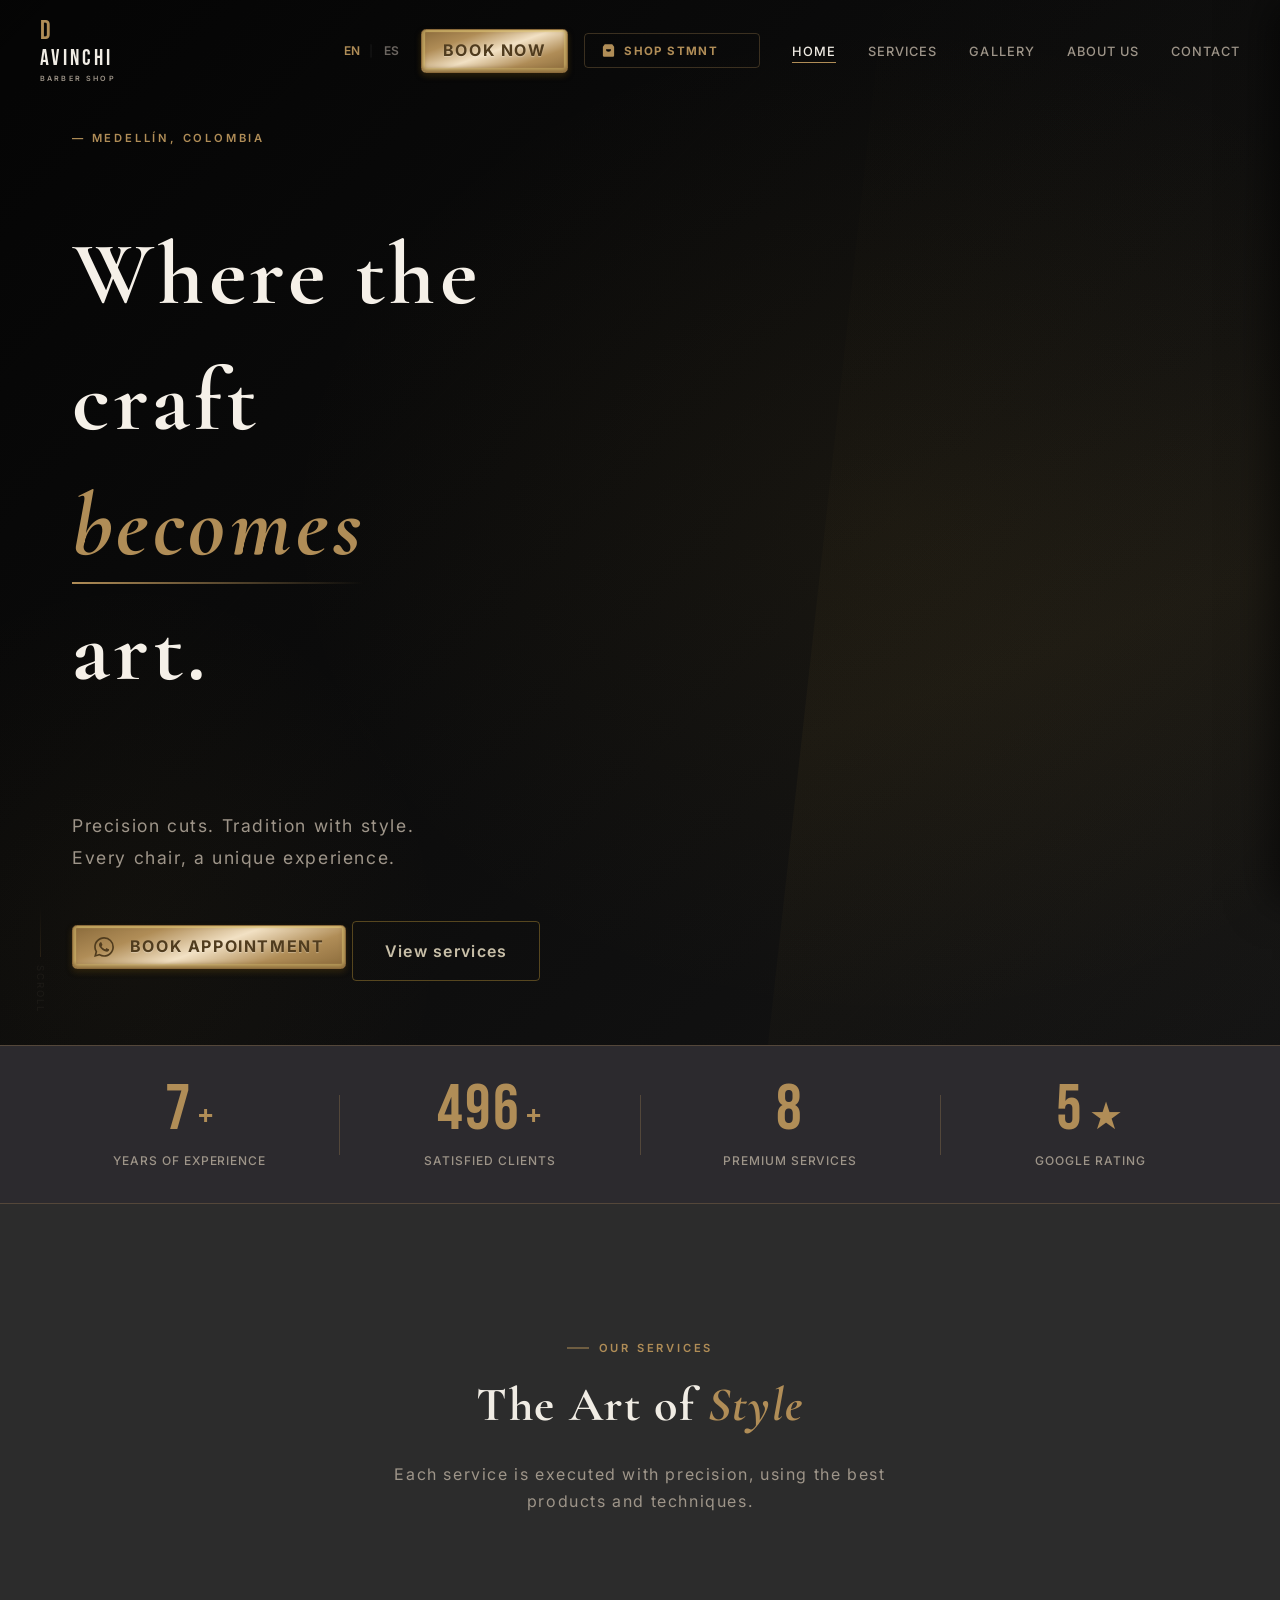
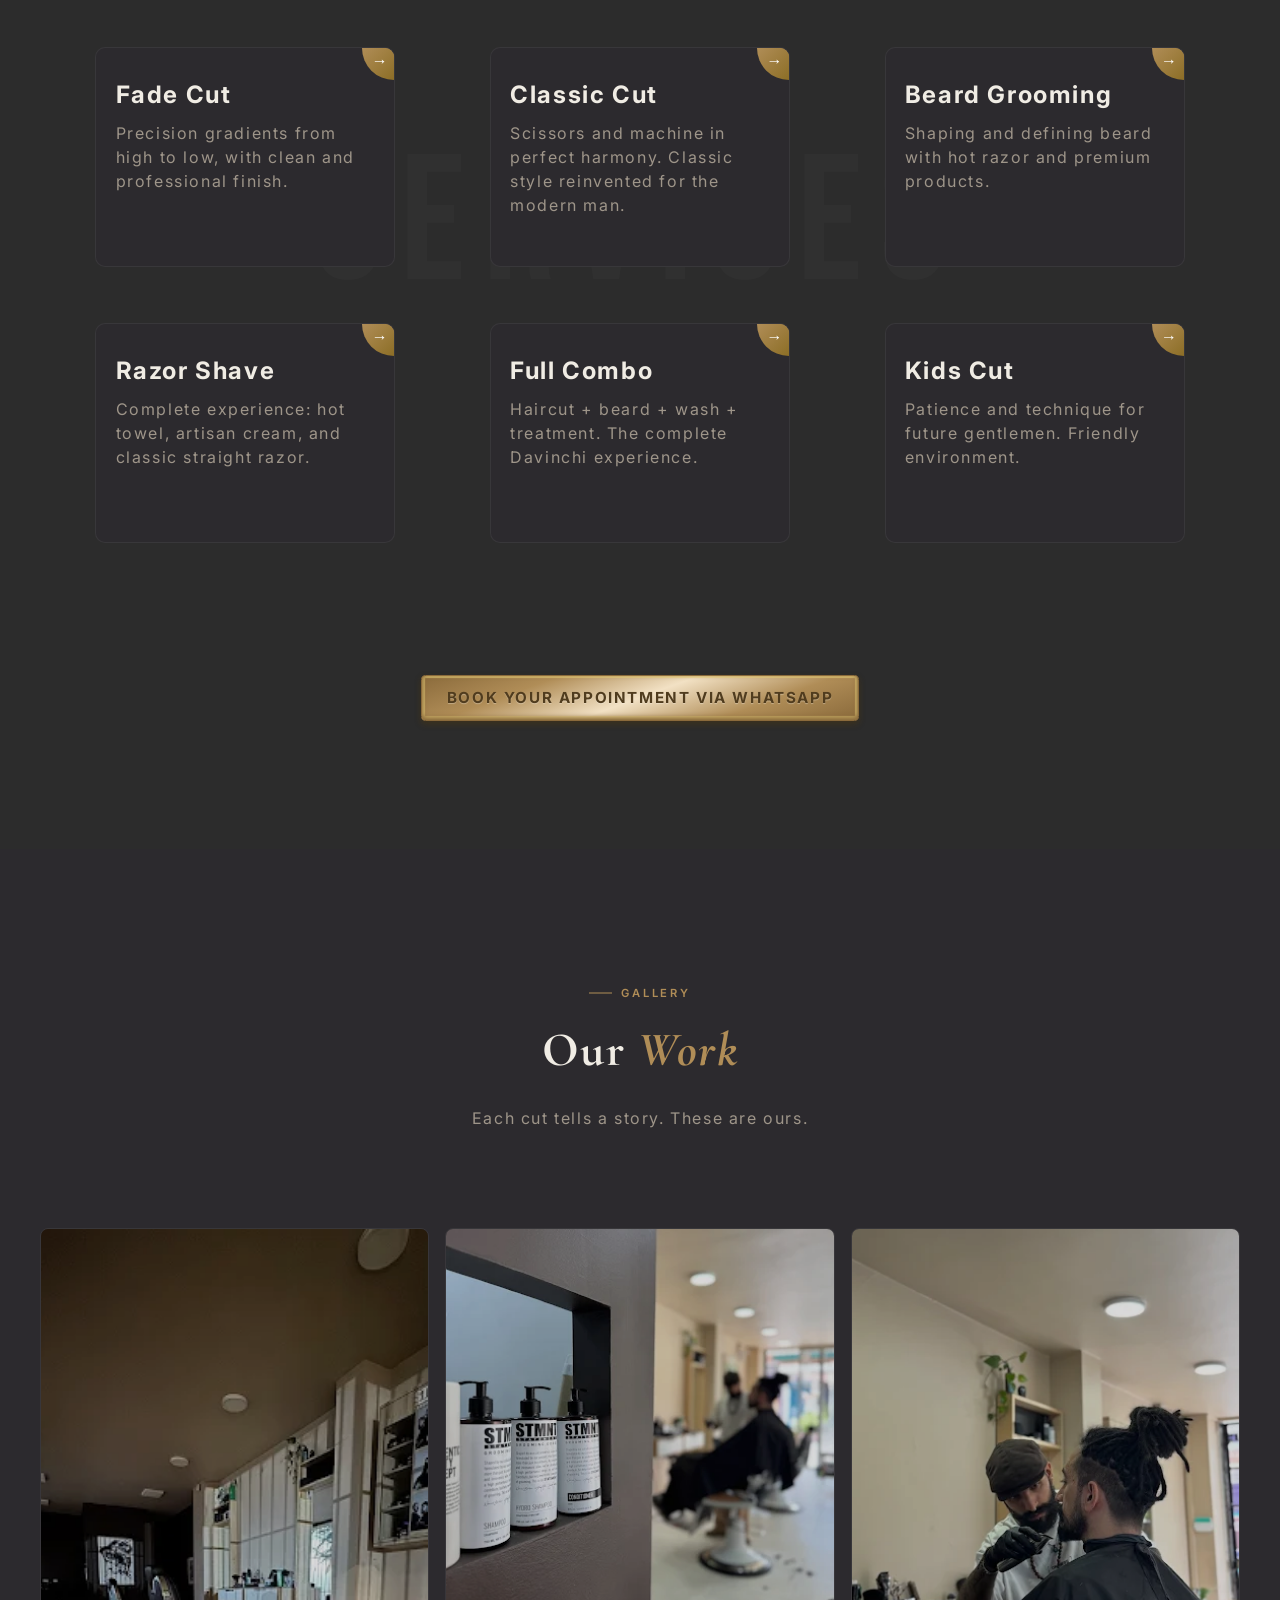
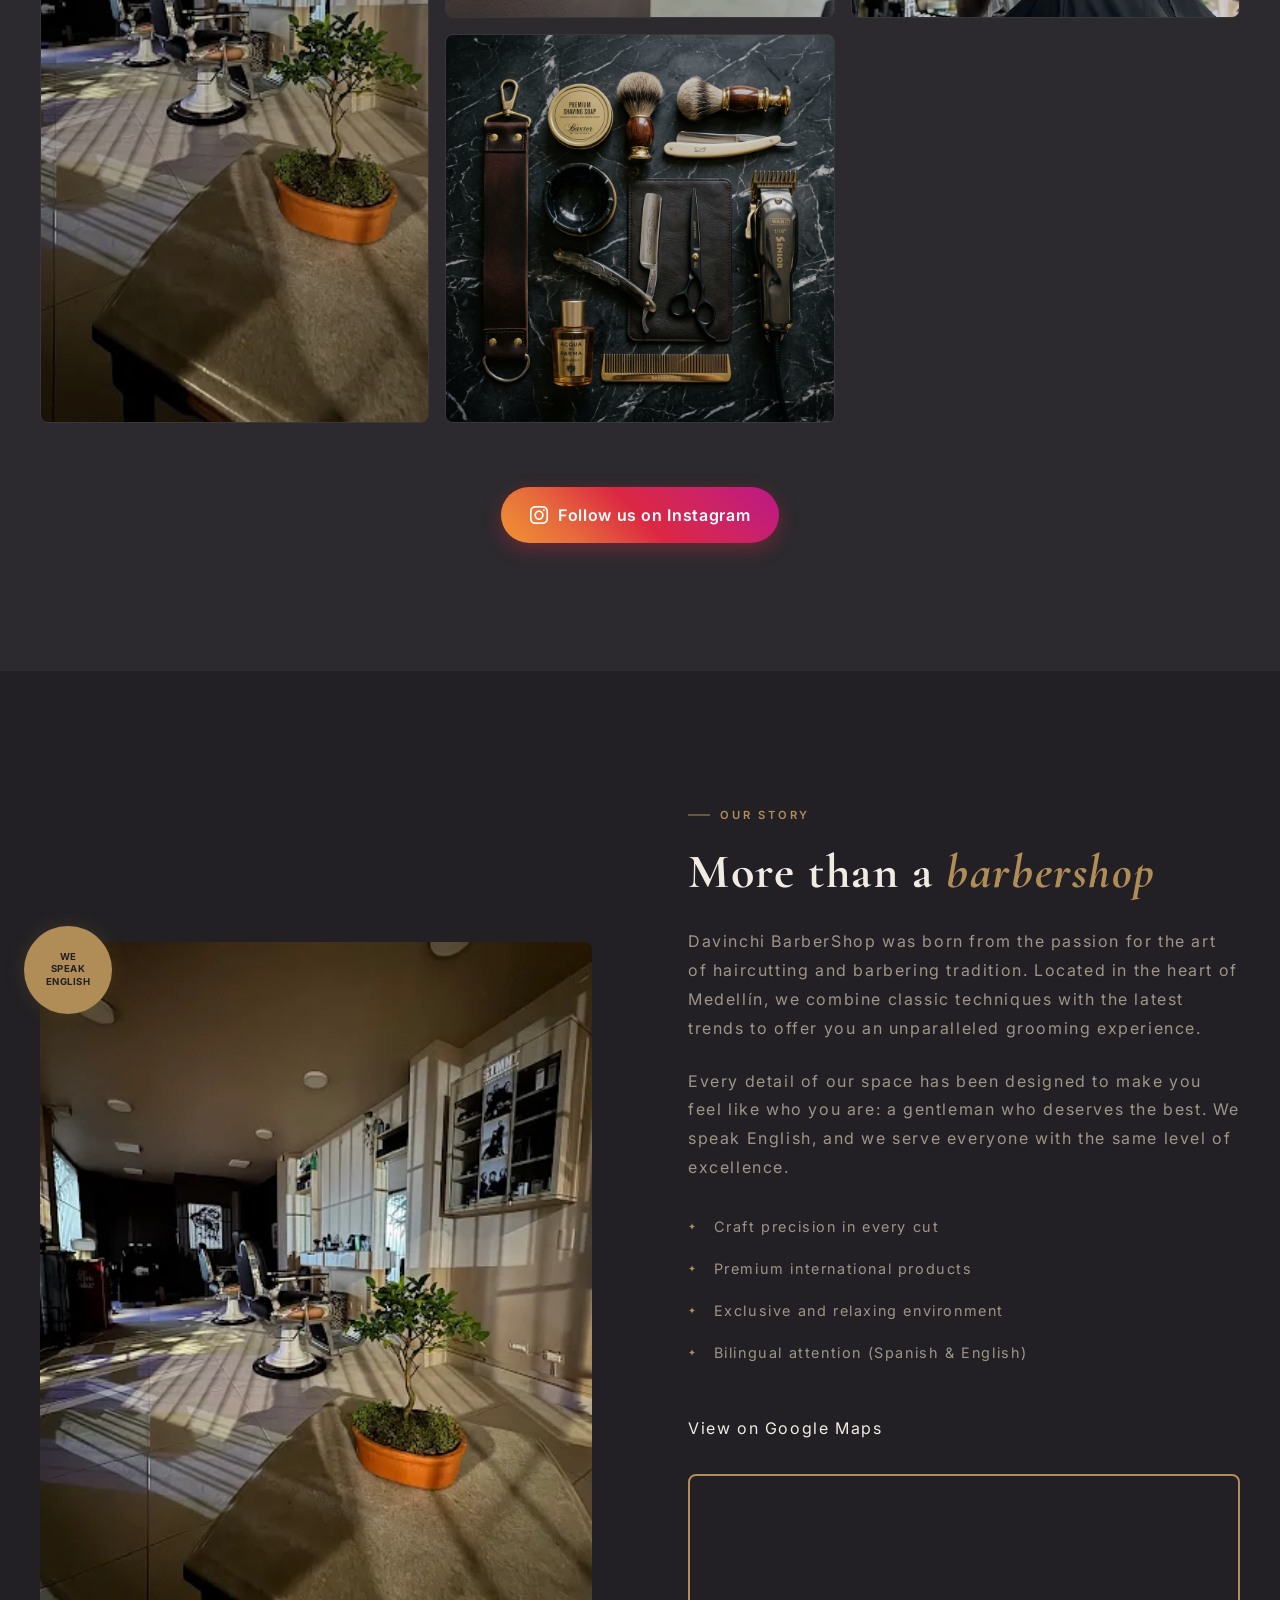
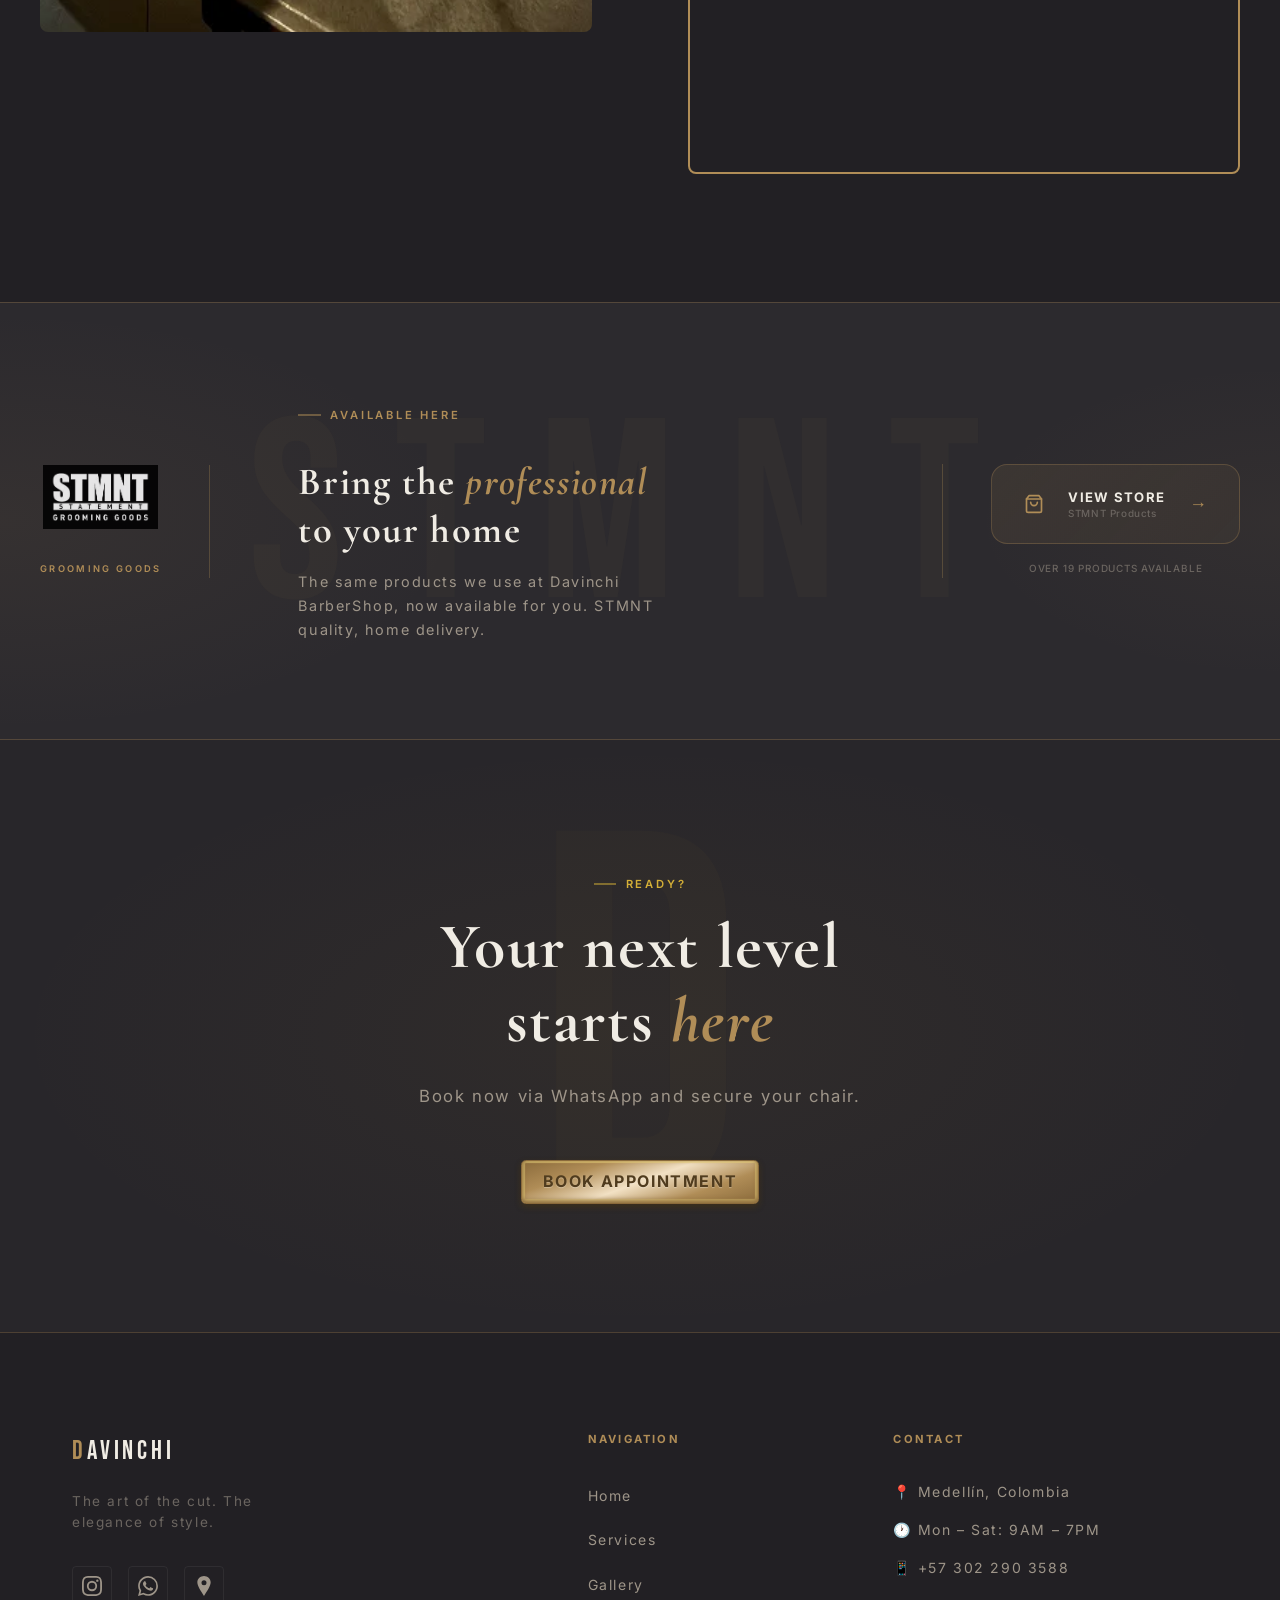
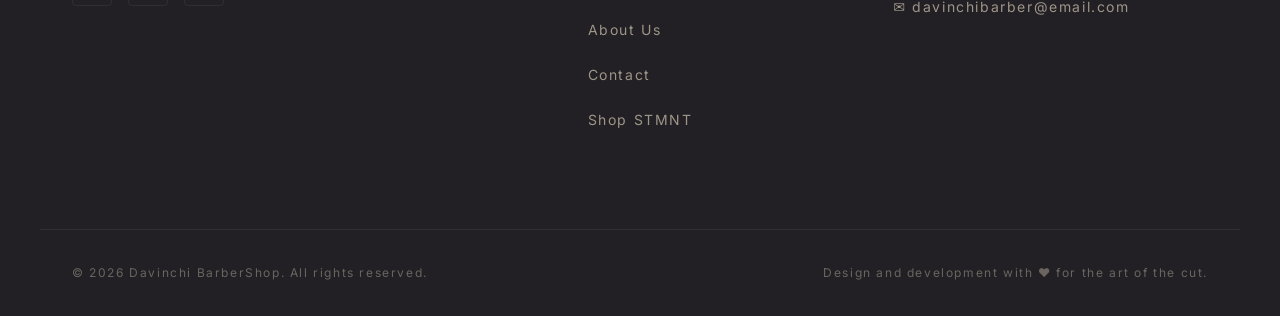
==== index.html @ f904781b "fix(mobile): optimize mobile responsive layout, banner alignment, button sizing, and popup grid" ====
<!DOCTYPE html>
<html lang="es">

<!-- BY: Jose C Sierra -->

<head>
  <meta charset="UTF-8" />
  <meta name="viewport" content="width=device-width, initial-scale=1.0" />
  <meta name="description"
    content="Davinchi BarberShop — Barbería élite en Medellín. Cortes de cabello, diseño de barba y estilo clásico con toque contemporáneo. ¡Reserva tu cita por WhatsApp! We speak English." />
  <meta name="keywords"
    content="barberia medellin, barber shop medellin, barberia el poblado, best barber shop medellin, corte de cabello medellin, davinchi barber shop, barberia bilingue medellin, fade cut medellin, barberia laureles, arreglar barba medellin" />

  <!-- Open Graph / Facebook -->
  <meta property="og:type" content="website" />
  <meta property="og:url" content="https://davinchibarbershop.com/" />
  <meta property="og:title" content="Davinchi BarberShop" />
  <meta property="og:description"
    content="Estilo clásico con un toque contemporáneo en Medellín. Cortes de cabello élite y diseño de barba. Reserva tu cita." />
  <meta property="og:image" content="https://davinchibarbershop.com/assets/images/interior.png" />

  <!-- Twitter -->
  <meta property="twitter:card" content="summary_large_image" />
  <meta property="twitter:url" content="https://davinchibarbershop.com/" />
  <meta property="twitter:title" content="Davinchi BarberShop" />
  <meta property="twitter:description"
    content="Estilo clásico con un toque contemporáneo en Medellín. Cortes de cabello élite y diseño de barba. Reserva tu cita." />
  <meta property="twitter:image" content="https://davinchibarbershop.com/assets/images/interior.png" />

  <!-- Local Business  -->
  <script type="application/ld+json">
  {
    "@context": "https://schema.org",
    "@type": "BarberShop",
    "name": "Davinchi Barber Shop",
    "image": "https://davinchibarbershop.com/assets/images/interior.png",
    "@id": "https://davinchibarbershop.com/#barbershop",
    "url": "https://davinchibarbershop.com/",
    "telephone": "+573022903588",
    "priceRange": "$$",
    "address": {
      "@type": "PostalAddress",
      "streetAddress": "El Poblado",
      "addressLocality": "Medellín",
      "addressRegion": "Antioquia",
      "postalCode": "050021",
      "addressCountry": "CO"
    },
    "geo": {
      "@type": "GeoCoordinates",
      "latitude": 6.2107888,
      "longitude": -75.5729951
    },
    "openingHoursSpecification": {
      "@type": "OpeningHoursSpecification",
      "dayOfWeek": [
        "Monday",
        "Tuesday",
        "Wednesday",
        "Thursday",
        "Friday",
        "Saturday"
      ],
      "opens": "09:00",
      "closes": "20:00"
    },
    "sameAs": [
      "https://www.instagram.com/davinchi_barber_shop"
    ]
  }
  </script>

  <link rel="icon" type="image/svg+xml" href="assets/favicon.svg?v=2" />
  <title>Davinchi BarberShop</title>

  <!-- Fonts -->
  <link rel="preconnect" href="https://fonts.googleapis.com" />
  <link rel="preconnect" href="https://fonts.gstatic.com" crossorigin />
  <link
    href="https://fonts.googleapis.com/css2?family=Cormorant+Garamond:ital,wght@0,400;0,700;1,400&family=Inter:wght@300;400;500;600&family=Bebas+Neue&display=swap"
    rel="stylesheet" />

  <!-- Font Awesome -->
  <link rel="stylesheet" href="https://cdnjs.cloudflare.com/ajax/libs/font-awesome/6.5.1/css/all.min.css" />

  <!-- CSS -->
  <link rel="stylesheet" href="css/main.css" />
  <link rel="stylesheet" href="css/components/navbar.css" />
  <link rel="stylesheet" href="css/components/hero.css" />
  <link rel="stylesheet" href="css/components/services.css" />
  <link rel="stylesheet" href="css/components/gallery.css" />
  <link rel="stylesheet" href="css/components/buttons.css" />
  <link rel="stylesheet" href="css/components/footer.css" />
  <link rel="stylesheet" href="css/components/store.css" />


  <script src="js/i18n.js"></script>

  <!-- Google tag (gtag.js) -->
  <script async src="https://www.googletagmanager.com/gtag/js?id=G-90Y0P0ZW6Q"></script>
  <script>
    window.dataLayer = window.dataLayer || [];
    function gtag(){dataLayer.push(arguments);}
    gtag('js', new Date());

    gtag('config', 'G-90Y0P0ZW6Q');
  </script>
</head>

<body>

  <!--  NAVBAR  -->
  <header class="navbar" id="navbar">
    <div class="navbar__container">
      <a href="#hero" class="navbar__logo" id="nav-logo">
        <span class="navbar__logo-d">D</span>AVINCHI
        <span class="navbar__logo-sub">BARBER SHOP</span>
      </a>

      <!-- Header Actions  -->
      <div class="navbar__actions">

        <div class="lang-selector">
          <button class="lang-btn lang-btn--active" data-lang="en" aria-label="Switch to English">EN</button>
          <span class="lang-separator">|</span>
          <button class="lang-btn" data-lang="es" aria-label="Cambiar a Español">ES</button>
        </div>

        <!-- Book Now -->
        <a href="https://wa.me/573022903588?text=Hola%20Davinchi%20BarberShop%2C%20estoy%20interesado%20en%20una%20cita"
          class="golden-button navbar__cta" id="nav-whatsapp-btn" target="_blank" rel="noopener noreferrer"
          data-i18n="nav-book">
          Book Now
        </a>

        <!-- Shop STMNT button -->
        <button class="navbar__shop-btn js-open-store" id="open-store-btn" aria-label="Open STMNT store" data-i18n-aria="nav-shop-aria" aria-haspopup="dialog">
          <svg width="15" height="15" viewBox="0 0 24 24" fill="currentColor" aria-hidden="true"><path d="M6 2 3 6v14a2 2 0 002 2h14a2 2 0 002-2V6l-3-4zm0 0h12M16 10a4 4 0 01-8 0"/><path d="M3 6h18"/></svg>
          <span data-i18n="nav-shop">Shop STMNT</span>
          <span class="navbar__shop-badge" id="nav-shop-badge">0</span>
        </button>
      </div>

      <button class="navbar__toggle" id="navToggle" aria-label="Open menu" aria-expanded="false">
        <span class="navbar__toggle-bar"></span>
        <span class="navbar__toggle-bar"></span>
        <span class="navbar__toggle-bar"></span>
      </button>

      <nav class="navbar__nav" id="navMenu" role="navigation" aria-label="Main navigation">
        <ul class="navbar__list">
          <li><a href="#hero" class="navbar__link" id="nav-link-home" data-i18n="nav-home">Home</a></li>
          <li><a href="#services" class="navbar__link" id="nav-link-services" data-i18n="nav-services">Services</a></li>
          <li><a href="#gallery" class="navbar__link" id="nav-link-gallery" data-i18n="nav-gallery">Gallery</a></li>
          <li><a href="#about" class="navbar__link" id="nav-link-about" data-i18n="nav-about">About Us</a></li>
          <li><a href="#contact" class="navbar__link" id="nav-link-contact" data-i18n="nav-contact">Contact</a></li>
          <li class="navbar__item-mobile-shop">
            <button class="navbar__link navbar__link--shop js-open-store" id="nav-link-shop-mobile" data-i18n="nav-shop">
              Shop STMNT
            </button>
          </li>
        </ul>
      </nav>

    </div>
  </header>

  <main>

    <!--  HERO SECTION  -->
    <section class="hero" id="hero">
      <div class="hero__bg-overlay"></div>
      <div class="hero__particles" id="heroParticles" aria-hidden="true"></div>

      <div class="hero__content">
        <p class="hero__tagline" id="hero-tagline" data-i18n="hero-tagline">— Medellín, Colombia</p>
        <h1 class="hero__title" id="hero-title" data-i18n="hero-title">
          Where the craft<br />
          <em>becomes</em><br />
          art.
        </h1>
        <p class="hero__subtitle" id="hero-subtitle" data-i18n="hero-subtitle">
          Precision cuts. Tradition with style.<br />
          Every chair, a unique experience.
        </p>

        <!--  BOOK APPOINTMENT BUTTON  -->
        <a href="https://wa.me/573022903588?text=Hello%20Davinchi%20BarberShop%2C%20I%20would%20like%20to%20book%20an%20appointment."
          class="golden-button" id="hero-whatsapp-btn" target="_blank" rel="noopener noreferrer">
          <svg width="20" height="20" viewBox="0 0 24 24" fill="currentColor" style="margin-right: 8px;">
            <path
              d="M17.472 14.382c-.297-.149-1.758-.867-2.03-.967-.273-.099-.471-.148-.67.15-.197.297-.767.966-.94 1.164-.173.199-.347.223-.644.075-.297-.15-1.255-.463-2.39-1.475-.883-.788-1.48-1.761-1.653-2.059-.173-.297-.018-.458.13-.606.134-.133.298-.347.446-.52.149-.174.198-.298.298-.497.099-.198.05-.371-.025-.52-.075-.149-.669-1.612-.916-2.207-.242-.579-.487-.5-.669-.51-.173-.008-.371-.01-.57-.01-.198 0-.52.074-.792.372-.272.297-1.04 1.016-1.04 2.479 0 1.462 1.065 2.875 1.213 3.074.149.198 2.096 3.2 5.077 4.487.709.306 1.262.489 1.694.625.712.227 1.36.195 1.871.118.571-.085 1.758-.719 2.006-1.413.248-.694.248-1.289.173-1.413-.074-.124-.272-.198-.57-.347m-5.421 7.403h-.004a9.87 9.87 0 01-5.031-1.378l-.361-.214-3.741.982.998-3.648-.235-.374a9.86 9.86 0 01-1.51-5.26c.001-5.45 4.436-9.884 9.888-9.884 2.64 0 5.122 1.03 6.988 2.898a9.825 9.825 0 012.893 6.994c-.003 5.45-4.437 9.884-9.885 9.884m8.413-18.297A11.815 11.815 0 0012.05 0C5.495 0 .16 5.335.157 11.892c0 2.096.547 4.142 1.588 5.945L.057 24l6.305-1.654a11.882 11.882 0 005.683 1.448h.005c6.554 0 11.89-5.335 11.893-11.893a11.821 11.821 0 00-3.48-8.413Z" />
          </svg>
          <span data-i18n="hero-book-btn">Book Appointment</span>
        </a>

        <a href="#services" class="btn btn--outline" id="hero-services-btn" data-i18n="hero-services-btn">
          View services
        </a>
      </div>

      <div class="hero__scroll-indicator" aria-hidden="true">
        <span class="hero__scroll-line"></span>
        <span class="hero__scroll-text" data-i18n="scroll-text">Scroll</span>
      </div>
      </div>

      <!-- Decorative diagonal line -->
      <div class="hero__decorator" aria-hidden="true"></div>
    </section>

    <!--  STATS / TRUST BAR  -->
    <section class="stats" id="stats" aria-label="Barbershop statistics">
      <div class="stats__container">
        <div class="stats__item" id="stat-years">
          <span class="stats__number" data-target="7">0</span>
          <span class="stats__plus">+</span>
          <p class="stats__label" data-i18n="stat-years-label">Years of experience</p>
        </div>
        <div class="stats__divider" aria-hidden="true"></div>
        <div class="stats__item" id="stat-clients">
          <span class="stats__number" data-target="500">0</span>
          <span class="stats__plus">+</span>
          <p class="stats__label" data-i18n="stat-clients-label">Satisfied clients</p>
        </div>
        <div class="stats__divider" aria-hidden="true"></div>
        <div class="stats__item" id="stat-services">
          <span class="stats__number" data-target="8">0</span>
          <span class="stats__plus"></span>
          <p class="stats__label" data-i18n="stat-services-label">Premium services</p>
        </div>
        <div class="stats__divider" aria-hidden="true"></div>
        <div class="stats__item" id="stat-rating">
          <span class="stats__number" data-target="5">0</span>
          <span class="stats__plus">★</span>
          <p class="stats__label" data-i18n="stat-rating-label">Google Rating</p>
        </div>
      </div>
    </section>

    <!--  SERVICES SECTION  -->
    <section class="services" id="services">
      <div class="services__container">
        <div class="services__header">
          <span class="section-label" data-i18n="services-label">Our Services</span>
          <h2 class="section-title" data-i18n="services-title">The Art of <em>Style</em></h2>
          <p class="section-subtitle" data-i18n="services-subtitle">Each service is executed with precision, using the
            best products and techniques.</p>
        </div>

        <div class="cards" id="services-grid">

          <a href="#" class="card" id="service-fade">
            <div class="go-corner">
              <div class="go-arrow">→</div>
            </div>
            <h3 class="card-title" data-i18n="service-fade-title">Fade Cut</h3>
            <p class="small-desc" data-i18n="service-fade-desc">Precise high-to-low fades with a clean, professional
              finish.</p>
          </a>


          <a href="#" class="card" id="service-classic">
            <div class="go-corner">
              <div class="go-arrow">→</div>
            </div>
            <h3 class="card-title" data-i18n="service-classic-title">Classic Cut</h3>
            <p class="small-desc" data-i18n="service-classic-desc">Scissors and machine in perfect harmony. The classic
              style reinvented for the modern man.</p>
          </a>


          <a href="#" class="card" id="service-beard">
            <div class="go-corner">
              <div class="go-arrow">→</div>
            </div>
            <h3 class="card-title" data-i18n="service-beard-title">Beard Trim</h3>
            <p class="small-desc" data-i18n="service-beard-desc">Beard shaping and definition with hot razor and premium
              products.</p>
          </a>


          <a href="#" class="card" id="service-shave">
            <div class="go-corner">
              <div class="go-arrow">→</div>
            </div>
            <h3 class="card-title" data-i18n="service-shave-title">Razor Shave</h3>
            <p class="small-desc" data-i18n="service-shave-desc">Complete experience with hot towel, artisan cream, and
              straight razor.</p>
          </a>


          <a href="#" class="card" id="service-combo">
            <div class="go-corner">
              <div class="go-arrow">→</div>
            </div>
            <h3 class="card-title" data-i18n="service-combo-title">Full Combo</h3>
            <p class="small-desc" data-i18n="service-combo-desc">Haircut + beard + wash + treatment. The ultimate
              Davinchi experience.</p>
          </a>


          <a href="#" class="card" id="service-kids">
            <div class="go-corner">
              <div class="go-arrow">→</div>
            </div>
            <h3 class="card-title" data-i18n="service-kids-title">Kids Cut</h3>
            <p class="small-desc" data-i18n="service-kids-desc">Patience and technique for the future gentlemen.
              Friendly environment.</p>
          </a>


        </div>

        <div class="services__cta">
          <a href="https://wa.me/573022903588?text=Hello%20Davinchi%20BarberShop%2C%20I%20would%20like%20to%20book%20an%20appointment."
            class="golden-button" id="services-whatsapp-btn" target="_blank" rel="noopener noreferrer"
            data-i18n="services-whatsapp-btn">
            Book your appointment via WhatsApp
          </a>
        </div>
      </div>
    </section>

    <!--  GALLERY SECTION  -->
    <section class="gallery" id="gallery">
      <div class="gallery__container">
        <div class="gallery__header">
          <span class="section-label" data-i18n="gallery-label">Gallery</span>
          <h2 class="section-title" data-i18n="gallery-title">Our <em>Work</em></h2>
          <p class="section-subtitle" data-i18n="gallery-subtitle">Each cut tells a story. These are ours.</p>
        </div>

        <div class="gallery__grid" id="gallery-grid">

          <figure class="gallery__item gallery__item--large" id="gallery-item-1">
            <img src="assets/images/interior.png"
              alt="Interior of Davinchi BarberShop" class="gallery__img"
              loading="lazy" />
            <figcaption class="gallery__caption" data-i18n="gallery-caption-1">Our Space</figcaption>
          </figure>

          <figure class="gallery__item" id="gallery-item-2">
            <img src="assets/images/fade-cut.png" alt="Professional fade cut"
              class="gallery__img" loading="lazy" />
            <figcaption class="gallery__caption" data-i18n="gallery-caption-2">Perfect Fade</figcaption>
          </figure>

          <figure class="gallery__item" id="gallery-item-3">
            <img src="assets/images/beard-shave.png" alt="Straight razor shave"
              class="gallery__img" loading="lazy" />
            <figcaption class="gallery__caption" data-i18n="gallery-caption-3">Classic Shave</figcaption>
          </figure>

          <figure class="gallery__item" id="gallery-item-4">
            <img src="assets/images/tools.png" alt="Premium barber tools"
              class="gallery__img" loading="lazy" />
            <figcaption class="gallery__caption" data-i18n="gallery-caption-4">Elite Tools</figcaption>
          </figure>
        </div>

        <div class="gallery__instagram-cta">
          <a href="https://www.instagram.com/davinchi_barber_shop" class="instagram-simple-btn" target="_blank"
            rel="noopener noreferrer">
            <i class="fab fa-instagram"></i>
            <span data-i18n="gallery-instagram-btn">Follow us on Instagram</span>
          </a>
        </div>
      </div>
    </section>

    <!--  ABOUT SECTION  -->
    <section class="about" id="about">
      <div class="about__container">
        <div class="about__image-col">
          <div class="about__image-frame" id="about-image-frame">
            <img src="assets/images/interior.png" alt="Interior of Davinchi BarberShop" class="about__img"
              loading="lazy" />
            <div class="about__image-accent" aria-hidden="true"></div>
          </div>

          <div class="about__badge" aria-hidden="true">
            <span class="about__badge-text">We<br />Speak<br />English</span>
          </div>
        </div>

        <div class="about__content-col">
          <span class="section-label" data-i18n="about-label">Our Story</span>
          <h2 class="section-title" data-i18n="about-title">More than a <em>barbershop</em></h2>
          <p class="about__text" data-i18n="about-desc-1">
            Davinchi BarberShop was born from the passion for the art of haircutting and barbering tradition.
            Located in the heart of Medellín, we combine classic techniques with the latest trends
            to offer you an unparalleled grooming experience.
          </p>
          <p class="about__text" data-i18n="about-desc-2">
            Every detail of our space has been designed to make you feel like who you are:
            a gentleman who deserves the best. We speak English, and we serve everyone with the same level of
            excellence.
          </p>

          <ul class="about__values" id="about-values">
            <li class="about__value-item">
              <span class="about__value-icon" aria-hidden="true">✦</span>
              <span data-i18n="about-value-1">Craft precision in every cut</span>
            </li>
            <li class="about__value-item">
              <span class="about__value-icon" aria-hidden="true">✦</span>
              <span data-i18n="about-value-2">Premium international products</span>
            </li>
            <li class="about__value-item">
              <span class="about__value-icon" aria-hidden="true">✦</span>
              <span data-i18n="about-value-3">Exclusive and relaxing environment</span>
            </li>
            <li class="about__value-item">
              <span class="about__value-icon" aria-hidden="true">✦</span>
              <span data-i18n="about-value-4">Bilingual attention (Spanish &amp; English)</span>
            </li>
          </ul>

          <a href="https://www.google.com/maps/place/Davinchi+Barber+Shop+(We+speak+english)/@6.2107888,-75.5729951,17z/data=!3m1!4b1!4m6!3m5!1s0x8e4429000d6dd9fb:0x5a2ab31943d397f4!8m2!3d6.2107888!4d-75.5729951!16s%2Fg%2F11vpr_tptt?entry=ttu&g_ep=EgoyMDI2MDYyOS4wIKXMDSoASAFQAw%3D%3D"
            class="btn btn--gold" id="maps-btn" target="_blank" rel="noopener noreferrer" data-i18n="about-maps-btn">
            View on Google Maps
          </a>

          <!-- Mapa interactivo -->
          <div
            style="margin-top: 2rem; border-radius: var(--radius-md); overflow: hidden; height: 300px; border: 2px solid var(--color-gold);">
            <iframe
              src="https://www.google.com/maps/embed?pb=!1m18!1m12!1m3!1d3966.4005208316885!2d-75.5729951!3d6.2107887999999996!2m3!1f0!2f0!3f0!3m2!1i1024!2i768!4f13.1!3m3!1m2!1s0x8e4429000d6dd9fb%3A0x5a2ab31943d397f4!2sDavinchi%20Barber%20Shop%20(We%20speak%20english)!5e0!3m2!1sen!2sco!4v1783355728281!5m2!1sen!2sco"
              width="100%" height="100%" style="border:0;" allowfullscreen="" loading="lazy"
              referrerpolicy="strict-origin-when-cross-origin">
            </iframe>
          </div>
        </div>
      </div>
    </section>

    <!-- ═══════════════════════════════════════════════
         STMNT PROMO BANNER
    ═══════════════════════════════════════════════ -->
    <section class="stmnt-banner" id="stmnt-banner" aria-label="STMNT products available in store" data-i18n-aria="stmnt-banner-aria">
      <div class="stmnt-banner__bg" aria-hidden="true"></div>
      <div class="stmnt-banner__container">

        <!-- Logo + texto izquierdo -->
        <div class="stmnt-banner__brand" data-animate>
          <img
            class="stmnt-banner__logo"
            src="https://stmntgrooming.com/cdn/shop/files/STMNT-logo.png"
            alt="STMNT Grooming Goods"
            onerror="this.src='assets/images/STMNT logo.jpg'; this.style.filter='none';"
          />
          <div class="stmnt-banner__line" aria-hidden="true"></div>
          <p class="stmnt-banner__tagline">Grooming Goods</p>
        </div>

        <!-- Texto central -->
        <div class="stmnt-banner__copy" data-animate data-animate-delay="200">
          <span class="section-label" data-i18n="stmnt-banner-badge">Available Here</span>
          <h2 class="stmnt-banner__title" data-i18n="stmnt-banner-title">
            Bring the <em>professional</em><br />to your home
          </h2>
          <p class="stmnt-banner__desc" data-i18n="stmnt-banner-desc">
            The same products we use at Davinchi BarberShop, now available for you. STMNT quality, home delivery.
          </p>
        </div>

        <!-- CTA derecho -->
        <div class="stmnt-banner__cta" data-animate data-animate-delay="400">
          <button class="stmnt-banner__btn js-open-store" id="stmnt-banner-btn" aria-label="Open STMNT store" data-i18n-aria="stmnt-banner-btn-aria" aria-haspopup="dialog">
            <span class="stmnt-banner__btn-icon" aria-hidden="true">
              <svg width="20" height="20" viewBox="0 0 24 24" fill="none" stroke="currentColor" stroke-width="2" stroke-linecap="round" stroke-linejoin="round"><path d="M6 2 3 6v14a2 2 0 002 2h14a2 2 0 002-2V6l-3-4z"/><line x1="3" y1="6" x2="21" y2="6"/><path d="M16 10a4 4 0 01-8 0"/></svg>
            </span>
            <span class="stmnt-banner__btn-text">
              <strong data-i18n="stmnt-banner-btn-title">View Store</strong>
              <small data-i18n="stmnt-banner-btn-sub">STMNT Products</small>
            </span>
            <span class="stmnt-banner__btn-arrow" aria-hidden="true">→</span>
          </button>
          <p class="stmnt-banner__note" data-i18n="stmnt-banner-note">
            Over 19 products available
          </p>
        </div>

      </div>
    </section>

    <!--  CTA SECTION  -->
    <section class="cta-section" id="contact">
      <div class="cta-section__overlay" aria-hidden="true"></div>
      <div class="cta-section__content">
        <span class="section-label section-label--light" data-i18n="cta-label">Ready?</span>
        <h2 class="cta-section__title" data-i18n="cta-title">Your next level<br />starts <em>here</em></h2>
        <p class="cta-section__subtitle" data-i18n="cta-subtitle">Book now via WhatsApp and secure your chair.</p>

        <!-- ★ BOOK APPOINTMENT BUTTON -->
        <a href="https://wa.me/573022903588?text=Hello%20Davinchi%20BarberShop%2C%20I%20would%20like%20to%20book%20an%20appointment."
          class="golden-button" id="cta-whatsapp-btn" target="_blank" rel="noopener noreferrer">
          <span data-i18n="cta-whatsapp-btn">Book Appointment</span>
        </a>
      </div>
    </section>

  </main>

  <!-- ═══════════════════════════════════════════════
       STORE POPUP MODAL
  ═══════════════════════════════════════════════ -->
  <div class="store-popup" id="store-popup" role="dialog" aria-modal="true" aria-label="STMNT Grooming Goods Store" data-i18n-aria="store-popup-aria">
    <div class="store-popup__overlay" id="store-popup-overlay"></div>
    <div class="store-popup__panel">

      <!-- Popup Header -->
      <div class="store-popup__head">
        <div class="store-popup__head-brand">
          <img
            class="store-popup__logo"
            src="https://stmntgrooming.com/cdn/shop/files/STMNT-logo.png"
            alt="STMNT Grooming Goods"
            onerror="this.src='assets/images/STMNT logo.jpg'; this.style.filter='none';"
          />
          <div class="store-popup__head-text">
            <strong>STMNT Grooming Goods</strong>
            <span data-i18n="store-popup-sub">Available at Davinchi BarberShop</span>
          </div>
        </div>
        <div class="store-popup__head-actions">
          <!-- Cart button inside popup -->
          <button class="store-popup__cart-btn" id="cart-fab" aria-label="View cart" data-i18n-aria="cart-btn-aria">
            <i class="fas fa-shopping-bag" aria-hidden="true"></i>
            <span class="store__cart-fab-badge" id="cart-fab-badge" aria-live="polite">0</span>
          </button>
          <button class="store-popup__close" id="close-store-btn" aria-label="Close store" data-i18n-aria="store-close-aria">
            <i class="fas fa-times" aria-hidden="true"></i>
          </button>
        </div>
      </div>

      <!-- Popup Body -->
      <div class="store-popup__body">
        <!-- Category Tabs -->
        <div class="store__tabs" role="tablist" aria-label="Product categories"></div>
        <!-- Products Grid -->
        <div class="store__grid" role="list" aria-label="STMNT products list"></div>
      </div>

    </div>
  </div>

  <!-- ═══════════════════════════════════════════════
       CART FAB BUTTON (outside popup)
  ═══════════════════════════════════════════════ -->
  <button class="store__cart-fab store__cart-fab--outside" id="cart-fab-outside" aria-label="View shopping cart" data-i18n-aria="cart-outside-aria">
    🛒
    <span class="store__cart-fab-badge store__cart-fab-badge--outside" id="cart-fab-badge-outside" aria-live="polite">0</span>
  </button>

  <!-- ═══════════════════════════════════════════════
       CART SIDEBAR
  ═══════════════════════════════════════════════ -->
  <div class="cart-sidebar__overlay" id="cart-overlay" aria-hidden="true"></div>

  <aside class="cart-sidebar" id="cart-sidebar" role="dialog" aria-modal="true" aria-label="Shopping cart" data-i18n-aria="cart-sidebar-aria">
    <div class="cart-sidebar__head">
      <h2 class="cart-sidebar__title">
        <i class="fas fa-shopping-bag" aria-hidden="true"></i>
        <span data-i18n="cart-title">My Cart</span>
      </h2>
      <button class="cart-sidebar__close" id="cart-close" aria-label="Close cart" data-i18n-aria="cart-close-aria">
        <i class="fas fa-times" aria-hidden="true"></i>
      </button>
    </div>

    <div class="cart-sidebar__body" id="cart-body" aria-live="polite">
      <div class="cart-empty">
        <span class="cart-empty__icon">🛒</span>
        <p class="cart-empty__text" data-i18n="cart-empty-text">Your cart is empty</p>
      </div>
    </div>

    <div class="cart-sidebar__foot">
      <div class="cart-sidebar__summary">
        <div class="cart-sidebar__summary-row">
          <span class="cart-sidebar__summary-label" data-i18n="cart-label-products">Products</span>
          <span class="cart-sidebar__summary-val" id="cart-items-count">0 products</span>
        </div>
        <div class="cart-sidebar__divider"></div>
        <div class="cart-sidebar__summary-row cart-sidebar__summary-row--total">
          <span class="cart-sidebar__summary-label" data-i18n="cart-label-total">Estimated total</span>
          <span class="cart-sidebar__summary-val" id="cart-total">$ 0</span>
        </div>
      </div>
      <button class="cart-checkout-btn" id="cart-checkout-btn" aria-label="Proceed to checkout via WhatsApp" data-i18n-aria="cart-checkout-aria">
        <i class="fab fa-whatsapp" aria-hidden="true"></i>
        <span data-i18n="cart-btn-checkout">Order via WhatsApp</span>
      </button>
    </div>
  </aside>

  <!-- ═══════════════════════════════════════════════
       CHECKOUT MODAL
  ═══════════════════════════════════════════════ -->
  <div class="checkout-modal" id="checkout-modal" role="dialog" aria-modal="true" aria-labelledby="checkout-modal-title">
    <div class="checkout-modal__overlay" id="checkout-overlay"></div>
    <div class="checkout-modal__box">
      <div class="checkout-modal__head">
        <h2 class="checkout-modal__title" id="checkout-modal-title" data-i18n="checkout-title">Shipping Details</h2>
        <button class="checkout-modal__close" id="checkout-close" aria-label="Close" data-i18n-aria="modal-close-aria">
          <i class="fas fa-times" aria-hidden="true"></i>
        </button>
      </div>
      <div class="checkout-modal__body">
        <p class="checkout-modal__note" data-i18n="checkout-note">
          📦 You will be redirected to WhatsApp with your order and details ready. A Davinchi advisor will confirm availability, shipping costs, and delivery time.
        </p>
        <form class="checkout-form" id="checkout-form" novalidate>
          <div class="form-grid">
            <div class="form-field">
              <label for="field-name" data-i18n="checkout-name-label">Full name *</label>
              <input type="text" id="field-name" name="name" placeholder="e.g. Carlos Martínez" required autocomplete="name" data-i18n-placeholder="checkout-name-ph" />
            </div>
            <div class="form-field">
              <label for="field-doc" data-i18n="checkout-doc-label">ID / Document number *</label>
              <input type="text" id="field-doc" name="doc" placeholder="e.g. 1012345678" required data-i18n-placeholder="checkout-doc-ph" />
            </div>
          </div>
          <div class="form-field">
            <label for="field-phone" data-i18n="checkout-phone-label">WhatsApp number *</label>
            <input type="tel" id="field-phone" name="phone" placeholder="e.g. 3001234567" required autocomplete="tel" data-i18n-placeholder="checkout-phone-ph" />
          </div>
          <div class="form-field">
            <label for="field-address" data-i18n="checkout-address-label">Delivery address *</label>
            <input type="text" id="field-address" name="address" placeholder="Street, neighborhood, city" required autocomplete="street-address" data-i18n-placeholder="checkout-address-ph" />
          </div>
          <button type="submit" class="checkout-submit-btn" id="checkout-submit">
            <i class="fab fa-whatsapp" aria-hidden="true"></i>
            <span data-i18n="checkout-submit-btn">Confirm order via WhatsApp</span>
          </button>
        </form>
      </div>
    </div>
  </div>

  <!-- 
       FOOTER
   -->
  <footer class="footer" id="footer" role="contentinfo">
    <div class="footer__container">
      <div class="footer__brand">
        <span class="footer__logo">
          <span class="navbar__logo-d">D</span>AVINCHI
        </span>
        <p class="footer__tagline" data-i18n="footer-tagline">The art of the cut. The elegance of style.</p>
        <div class="footer__social" role="list" aria-label="Social media">
          <a href="https://www.instagram.com/davinchi_barber_shop" class="footer__social-link" id="footer-instagram"
            target="_blank" rel="noopener noreferrer" role="listitem" aria-label="Instagram of Davinchi BarberShop">
            <svg width="20" height="20" viewBox="0 0 24 24" fill="currentColor" aria-hidden="true">
              <path
                d="M12 2.163c3.204 0 3.584.012 4.85.07 3.252.148 4.771 1.691 4.919 4.919.058 1.265.069 1.645.069 4.849 0 3.205-.012 3.584-.069 4.849-.149 3.225-1.664 4.771-4.919 4.919-1.266.058-1.644.07-4.85.07-3.204 0-3.584-.012-4.849-.07-3.26-.149-4.771-1.699-4.919-4.92-.058-1.265-.07-1.644-.07-4.849 0-3.204.013-3.583.07-4.849.149-3.227 1.664-4.771 4.919-4.919 1.266-.057 1.645-.069 4.849-.069zM12 0C8.741 0 8.333.014 7.053.072 2.695.272.273 2.69.073 7.052.014 8.333 0 8.741 0 12c0 3.259.014 3.668.072 4.948.2 4.358 2.618 6.78 6.98 6.98C8.333 23.986 8.741 24 12 24c3.259 0 3.668-.014 4.948-.072 4.354-.2 6.782-2.618 6.979-6.98.059-1.28.073-1.689.073-4.948 0-3.259-.014-3.667-.072-4.947-.196-4.354-2.617-6.78-6.979-6.98C15.668.014 15.259 0 12 0zm0 5.838a6.162 6.162 0 100 12.324 6.162 6.162 0 000-12.324zM12 16a4 4 0 110-8 4 4 0 010 8zm6.406-11.845a1.44 1.44 0 100 2.881 1.44 1.44 0 000-2.881z" />
            </svg>
          </a>
          <a href="https://wa.me/573022903588" class="footer__social-link" id="footer-whatsapp" target="_blank"
            rel="noopener noreferrer" role="listitem" aria-label="WhatsApp of Davinchi BarberShop">
            <svg width="20" height="20" viewBox="0 0 24 24" fill="currentColor" aria-hidden="true">
              <path
                d="M17.472 14.382c-.297-.149-1.758-.867-2.03-.967-.273-.099-.471-.148-.67.15-.197.297-.767.966-.94 1.164-.173.199-.347.223-.644.075-.297-.15-1.255-.463-2.39-1.475-.883-.788-1.48-1.761-1.653-2.059-.173-.297-.018-.458.13-.606.134-.133.298-.347.446-.52.149-.174.198-.298.298-.497.099-.198.05-.371-.025-.52-.075-.149-.669-1.612-.916-2.207-.242-.579-.487-.5-.669-.51-.173-.008-.371-.01-.57-.01-.198 0-.52.074-.792.372-.272.297-1.04 1.016-1.04 2.479 0 1.462 1.065 2.875 1.213 3.074.149.198 2.096 3.2 5.077 4.487.709.306 1.262.489 1.694.625.712.227 1.36.195 1.871.118.571-.085 1.758-.719 2.006-1.413.248-.694.248-1.289.173-1.413-.074-.124-.272-.198-.57-.347m-5.421 7.403h-.004a9.87 9.87 0 01-5.031-1.378l-.361-.214-3.741.982.998-3.648-.235-.374a9.86 9.86 0 01-1.51-5.26c.001-5.45 4.436-9.884 9.888-9.884 2.64 0 5.122 1.03 6.988 2.898a9.825 9.825 0 012.893 6.994c-.003 5.45-4.437 9.884-9.885 9.884m8.413-18.297A11.815 11.815 0 0012.05 0C5.495 0 .16 5.335.157 11.892c0 2.096.547 4.142 1.588 5.945L.057 24l6.305-1.654a11.882 11.882 0 005.683 1.448h.005c6.554 0 11.89-5.335 11.893-11.893a11.821 11.821 0 00-3.48-8.413Z" />
            </svg>
          </a>
          <a href="https://www.google.com/maps/place/Davinchi+Barber+Shop+(We+speak+english)/@6.2107888,-75.5729951,17z"
            class="footer__social-link" id="footer-maps" target="_blank" rel="noopener noreferrer" role="listitem"
            aria-label="Davinchi BarberShop on Google Maps">
            <svg width="20" height="20" viewBox="0 0 24 24" fill="currentColor" aria-hidden="true">
              <path
                d="M12 0C7.802 0 4 3.403 4 7.602 4 11.8 7.469 16.812 12 24c4.531-7.188 8-12.2 8-16.398C20 3.403 16.199 0 12 0zm0 11a3 3 0 110-6 3 3 0 010 6z" />
            </svg>
          </a>
        </div>
      </div>

      <div class="footer__links">
        <h3 class="footer__heading" data-i18n="footer-nav-title">Navigation</h3>
        <ul class="footer__list">
          <li><a href="#hero" class="footer__link" data-i18n="nav-home">Home</a></li>
          <li><a href="#services" class="footer__link" data-i18n="nav-services">Services</a></li>
          <li><a href="#gallery" class="footer__link" data-i18n="nav-gallery">Gallery</a></li>
          <li><a href="#about" class="footer__link" data-i18n="nav-about">About Us</a></li>
          <li><a href="#contact" class="footer__link" data-i18n="nav-contact">Contact</a></li>
          <li><a href="#store" class="footer__link js-open-store" id="footer-shop" data-i18n="footer-shop">Shop STMNT</a></li>
        </ul>
      </div>

      <div class="footer__contact">
        <h3 class="footer__heading" data-i18n="footer-contact-title">Contact</h3>
        <address class="footer__address">
          <p>📍 Medellín, Colombia</p>
          <p data-i18n="footer-hours">🕐 Mon – Sat: 9AM – 7PM</p>
          <p>
            <a href="https://wa.me/573022903588" class="footer__link" id="footer-phone">
              📱 +57 302 290 3588
            </a>
          </p>
          <p>
            <a href="mailto:davinchibarber@email.com" class="footer__link" id="footer-email">
              ✉ davinchibarber@email.com
            </a>
          </p>
        </address>
      </div>
    </div>

    <div class="footer__bottom">
      <p class="footer__copyright">
        © <span id="footer-year"></span> Davinchi BarberShop. <span data-i18n="footer-copyright">All rights
          reserved.</span>
      </p>
      <p class="footer__credit" data-i18n="footer-credit">
        Design and development with ❤️ for the art of the cut.
      </p>
    </div>
  </footer>

  <!-- JavaScript -->
  <script src="js/animations.js"></script>
  <script src="js/navbar.js"></script>
  <script src="js/main.js"></script>
  <script src="js/store.js"></script>
</body>

</html>
---- css/main.css ----
/* ============================================================
   MAIN CSS — Design Tokens & Global Styles
   Davinchi BarberShop
   ============================================================ */


:root {
  /* Color palette — Blackberry Black & Aged Gold */
  --color-black: #2c2c2c;
  --color-dark: #222024;
  --color-dark-alt: #28262a;
  --color-surface: #2c2a2e;
  --color-surface-alt: #353238;
  --color-border: rgba(255, 255, 255, 0.06);
  --color-border-gold: rgba(176, 141, 87, 0.3);

  /* Gold accent palette — Aged, non-neon */
  --color-gold: #b08d57;
  --color-gold-light: #b8860b;
  --color-gold-pale: #d4af37;
  --color-gold-muted: rgba(176, 141, 87, 0.12);

  /* Cream / off-white */
  --color-cream: #f5f0e8;
  --color-cream-muted: #c8bfa8;

  /* Text hierarchy */
  --color-text-primary: #f0ece4;
  --color-text-secondary: #9e9589;
  --color-text-muted: #6b6560;

  /* Typography scale */
  --font-display: 'Cormorant Garamond', Georgia, serif;
  --font-sans: 'Inter', system-ui, sans-serif;
  --font-headline: 'Bebas Neue', 'Impact', sans-serif;

  /* Typography tokens  */
  --lh-base: 1.8;
  --lh-heading: 1.3;
  --ls-base: 0.1em;
  --ls-heading: 0.25em;

  /* Spacing scale */
  --space-xs: 0.25rem;
  --space-sm: 0.5rem;
  --space-md: 1rem;
  --space-lg: 1.5rem;
  --space-xl: 2rem;
  --space-2xl: 3rem;
  --space-3xl: 4rem;
  --space-4xl: 6rem;
  --space-5xl: 8rem;

  /* Layout */
  --max-width: 1200px;
  --max-width-sm: 800px;
  --gutter: clamp(1rem, 4vw, 2rem);

  /* Borders */
  --radius-sm: 4px;
  --radius-md: 8px;
  --radius-lg: 16px;
  --radius-xl: 24px;
  --radius-full: 9999px;

  /* Shadows */
  --shadow-sm: 0 1px 3px rgba(0, 0, 0, 0.4);
  --shadow-md: 0 4px 16px rgba(0, 0, 0, 0.5);
  --shadow-lg: 0 8px 40px rgba(0, 0, 0, 0.6);
  --shadow-gold: 0 0 20px rgba(196, 155, 58, 0.15);

  /* Transitions */
  --transition-fast: 0.15s ease;
  --transition-std: 0.3s ease;
  --transition-slow: 0.6s ease;

  /* Z-index layers */
  --z-base: 1;
  --z-overlay: 10;
  --z-nav: 100;
  --z-modal: 200;
}

/* ───────────────────────────────────────────
   2. CSS RESET & BASE
─────────────────────────────────────────── */
*,
*::before,
*::after {
  box-sizing: border-box;
  margin: 0;
  padding: 0;
}

html {
  scroll-behavior: smooth;
  font-size: 16px;
  -webkit-text-size-adjust: 100%;
}

body {
  background-color: var(--color-black);
  color: var(--color-text-primary);
  font-family: var(--font-sans);
  font-weight: 400;
  line-height: var(--lh-base);
  letter-spacing: var(--ls-base);
  overflow-x: hidden;
  -webkit-font-smoothing: antialiased;
  -moz-osx-font-smoothing: grayscale;
}

img {
  display: block;
  max-width: 100%;
  height: auto;
}

a {
  color: inherit;
  text-decoration: none;
}

ul,
ol {
  list-style: none;
}

address {
  font-style: normal;
}

/* ───────────────────────────────────────────
   3. TYPOGRAPHY UTILITIES
─────────────────────────────────────────── */
.section-label {
  display: inline-block;
  font-family: var(--font-sans);
  font-size: 0.7rem;
  font-weight: 600;
  letter-spacing: var(--ls-heading);
  text-transform: uppercase;
  color: var(--color-gold);
  margin-bottom: var(--space-md);
  position: relative;
  padding-left: 2rem;
}

.section-label::before {
  content: '';
  position: absolute;
  left: 0;
  top: 50%;
  transform: translateY(-50%);
  width: 1.4rem;
  height: 1px;
  background: var(--color-gold);
}

.section-label--light {
  color: var(--color-gold-pale);
}

.section-label--light::before {
  background: var(--color-gold-pale);
}

.section-title {
  font-family: var(--font-display);
  font-size: clamp(2rem, 4vw, 3rem);
  font-weight: 700;
  line-height: var(--lh-heading);
  color: var(--color-text-primary);
  margin-bottom: var(--space-lg);
}

.section-title em {
  font-style: italic;
  color: var(--color-gold);
}

.section-subtitle {
  font-size: 1rem;
  color: var(--color-text-secondary);
  max-width: 50ch;
  line-height: 1.7;
}

/* ───────────────────────────────────────────
   4. STATS SECTION
─────────────────────────────────────────── */
.stats {
  background: var(--color-surface);
  border-top: 1px solid var(--color-border-gold);
  border-bottom: 1px solid var(--color-border-gold);
  padding: var(--space-3x1) var(--gutter);
}

.stats__container {
  max-width: var(--max-width);
  margin: 0 auto;
  display: flex;
  align-items: center;
  justify-content: center;
  gap: 0;
  flex-wrap: wrap;
}

.stats__item {
  flex: 1;
  min-width: 140px;
  text-align: center;
  padding: var(--space-xl);
}

.stats__number {
  font-family: var(--font-headline);
  font-size: clamp(2.5rem, 5vw, 4rem);
  color: var(--color-gold);
  line-height: 1;
  display: inline-block;
}

.stats__plus {
  font-family: var(--font-headline);
  font-size: clamp(1.5rem, 3vw, 2.5rem);
  color: var(--color-gold);
  line-height: 1;
}

.stats__label {
  font-size: 0.75rem;
  font-weight: 500;
  letter-spacing: 0.08em;
  text-transform: uppercase;
  color: var(--color-text-secondary);
  margin-top: var(--space-sm);
}

.stats__divider {
  width: 1px;
  height: 60px;
  background: var(--color-border-gold);
  flex-shrink: 0;
}

/* ───────────────────────────────────────────
   5. ABOUT SECTION
─────────────────────────────────────────── */
.about {
  padding: var(--space-5xl) var(--gutter);
  background: var(--color-dark);
  overflow: hidden;
}

.about__container {
  max-width: var(--max-width);
  margin: 0 auto;
  display: grid;
  grid-template-columns: 1fr 1fr;
  gap: var(--space-4xl);
  align-items: center;
}

.about__image-col {
  position: relative;
}

.about__image-frame {
  position: relative;
  border-radius: var(--radius-md);
  overflow: hidden;
  aspect-ratio: 4/5;
}

.about__img {
  width: 100%;
  height: 100%;
  object-fit: cover;
  transition: transform 0.6s ease;
}

.about__image-frame:hover .about__img {
  transform: scale(1.04);
}

.about__image-accent {
  position: absolute;
  bottom: -20px;
  right: -20px;
  width: 80%;
  height: 80%;
  border: 2px solid var(--color-gold);
  border-radius: var(--radius-md);
  z-index: -1;
  opacity: 0.4;
}

.about__badge {
  position: absolute;
  top: -16px;
  left: -16px;
  width: 88px;
  height: 88px;
  background: var(--color-gold);
  border-radius: 50%;
  display: flex;
  align-items: center;
  justify-content: center;
  z-index: 2;
  box-shadow: var(--shadow-gold);
}

.about__badge-text {
  font-family: var(--font-sans);
  font-size: 0.6rem;
  font-weight: 700;
  letter-spacing: 0.05em;
  text-transform: uppercase;
  color: var(--color-dark);
  text-align: center;
  line-height: 1.3;
}

.about__text {
  color: var(--color-text-secondary);
  margin-bottom: var(--space-lg);
  line-height: 1.8;
}

.about__values {
  margin: var(--space-xl) 0 var(--space-2xl);
  display: flex;
  flex-direction: column;
  gap: var(--space-md);
}

.about__value-item {
  display: flex;
  align-items: center;
  gap: var(--space-md);
  font-size: 0.9rem;
  color: var(--color-text-secondary);
}

.about__value-icon {
  color: var(--color-gold);
  font-size: 0.6rem;
  flex-shrink: 0;
}

/* ───────────────────────────────────────────
   6. CTA SECTION
─────────────────────────────────────────── */
.cta-section {
  position: relative;
  padding: var(--space-5xl) var(--gutter);
  background: var(--color-dark-alt);
  text-align: center;
  overflow: hidden;
}

.cta-section::before {
  content: 'D';
  font-family: var(--font-headline);
  font-size: 40vw;
  color: rgba(196, 155, 58, 0.025);
  position: absolute;
  top: 50%;
  left: 50%;
  transform: translate(-50%, -50%);
  pointer-events: none;
  line-height: 1;
  z-index: 0;
}

.cta-section__overlay {
  position: absolute;
  inset: 0;
  background: radial-gradient(ellipse at center, rgba(196, 155, 58, 0.05) 0%, transparent 70%);
  pointer-events: none;
}

.cta-section__content {
  position: relative;
  z-index: 1;
  max-width: var(--max-width-sm);
  margin: 0 auto;
}

.cta-section__title {
  font-family: var(--font-display);
  font-size: clamp(2.5rem, 5vw, 4rem);
  font-weight: 900;
  line-height: 1.15;
  margin-bottom: var(--space-lg);
}

.cta-section__title em {
  font-style: italic;
  color: var(--color-gold);
}

.cta-section__subtitle {
  color: var(--color-text-secondary);
  margin-bottom: var(--space-2xl);
  font-size: 1.05rem;
}

.cta-section__hours {
  margin-top: var(--space-xl);
  font-size: 0.85rem;
  color: var(--color-text-muted);
  letter-spacing: 0.04em;
}

.cta-section__phone {
  color: var(--color-gold);
  transition: color var(--transition-fast);
}

.cta-section__phone:hover {
  color: var(--color-gold-pale);
}

/* ───────────────────────────────────────────
   7. SCROLL ANIMATIONS (base state)
─────────────────────────────────────────── */
[data-animate] {
  opacity: 0;
  transform: translateY(30px);
  transition: opacity 0.7s ease, transform 0.7s ease;
}

[data-animate].is-visible {
  opacity: 1;
  transform: translateY(0);
}

[data-animate-delay="100"] {
  transition-delay: 0.1s;
}

[data-animate-delay="200"] {
  transition-delay: 0.2s;
}

[data-animate-delay="300"] {
  transition-delay: 0.3s;
}

[data-animate-delay="400"] {
  transition-delay: 0.4s;
}

[data-animate-delay="500"] {
  transition-delay: 0.5s;
}

/* ───────────────────────────────────────────
   8. RESPONSIVE BREAKPOINTS (Mobile Spacing)
─────────────────────────────────────────── */
@media (max-width: 900px) {
  .about__container {
    grid-template-columns: 1fr;
    gap: var(--space-3xl);
  }

  .about__image-col {
    max-width: 500px;
    margin: 0 auto;
  }

  .stats__divider {
    display: none;
  }

  .stats__container {
    gap: var(--space-xl);
  }
}

@media (max-width: 600px) {
  body {
    line-height: 1.6;
  }

  section {
    padding-top: var(--space-4xl);
    padding-bottom: var(--space-4xl);
  }

  .section-title {
    margin-bottom: var(--space-2xl);
  }

  .stats__item {
    flex: 0 0 100%;
    /* Apilar stats en móvil */
    padding: var(--space-md);
  }

  .about__badge {
    width: 72px;
    height: 72px;
  }
}
---- css/components/navbar.css ----
/* ============================================================
   NAVBAR COMPONENT
   Davinchi BarberShop
   ============================================================ */

.navbar {
  position: fixed;
  top: 0;
  left: 0;
  right: 0;
  z-index: var(--z-nav);
  padding: 1.2rem var(--gutter);
  transition: background var(--transition-std), padding var(--transition-std),
              box-shadow var(--transition-std);
}

/* Scrolled state — added by JS */
.navbar.is-scrolled {
  background: rgba(44, 44, 44, 0.96);
  backdrop-filter: blur(12px);
  -webkit-backdrop-filter: blur(12px);
  padding: 0.8rem var(--gutter);
  box-shadow: 0 1px 0 rgba(196,155,58,0.15), var(--shadow-md);
}

.navbar__container {
  max-width: var(--max-width);
  margin: 0 auto;
  display: flex;
  align-items: center;
  justify-content: space-between;
  gap: var(--space-xl);
}

@media (max-width: 600px) {
  .navbar__container {
    gap: 6px;
  }
  .navbar__logo {
    font-size: 1.15rem;
    gap: 0.1rem;
  }
  .navbar__logo-d {
    font-size: 1.35rem;
  }
  .navbar__logo-sub {
    font-size: 0.36rem;
    letter-spacing: 0.22em;
  }
  .navbar__cta {
    width: auto;
    height: 32px;
    font-size: 0.62rem;
    padding: 0 0.65rem;
  }
}

/* ─── Logo ─── */
.navbar__logo {
  font-family: var(--font-headline);
  font-size: 1.4rem;
  letter-spacing: 0.15em;
  color: var(--color-text-primary);
  display: flex;
  align-items: baseline;
  gap: 0.2rem;
  flex-direction: column;
  line-height: 1;
  transition: opacity var(--transition-fast);
}

.navbar__logo:hover {
  opacity: 0.85;
}

.navbar__logo-d {
  color: var(--color-gold);
  font-size: 1.6rem;
}

.navbar__logo-sub {
  font-family: var(--font-sans);
  font-size: 0.45rem;
  font-weight: 600;
  letter-spacing: 0.3em;
  text-transform: uppercase;
  color: var(--color-text-secondary);
  margin-top: 0.1rem;
}

/* ─── Navigation links ─── */
.navbar__nav {
  display: flex;
  align-items: center;
  gap: var(--space-2xl);
}

.navbar__list {
  display: flex;
  align-items: center;
  gap: var(--space-xl);
}

.navbar__link {
  font-size: 0.8rem;
  font-weight: 500;
  letter-spacing: 0.08em;
  text-transform: uppercase;
  color: var(--color-text-secondary);
  position: relative;
  padding-bottom: 2px;
  transition: color var(--transition-fast);
}

.navbar__link::after {
  content: '';
  position: absolute;
  bottom: -2px;
  left: 0;
  width: 0;
  height: 1px;
  background: var(--color-gold);
  transition: width var(--transition-std);
}

.navbar__link:hover,
.navbar__link.is-active {
  color: var(--color-text-primary);
}

.navbar__link:hover::after,
.navbar__link.is-active::after {
  width: 100%;
}

/* ─── Nav Actions ─── */
.navbar__actions {
  display: flex;
  align-items: center;
  gap: var(--space-md);
  margin-left: auto;
}

@media (max-width: 900px) {
  .navbar__actions {
    margin-right: 0.4rem;
    gap: 8px;
  }
}

@media (max-width: 600px) {
  .navbar__actions {
    gap: 5px;
    margin-right: 0;
  }
  .lang-selector {
    gap: 1px;
    margin-left: 0;
  }
  .lang-btn {
    padding: 2px 3px;
    font-size: 0.68rem;
  }
}

/* ─── Nav CTA ─── */
.navbar__cta {
  flex-shrink: 0;
}

.navbar__item-mobile-shop {
  display: none;
}

@media (max-width: 900px) {
  .navbar__item-mobile-shop {
    display: block;
    width: 100%;
    padding-top: var(--space-md);
    border-top: 1px solid var(--color-border);
  }
}

/* Shop button in mobile drawer menu */
.navbar__link--shop {
  background: none;
  border: none;
  cursor: pointer;
  padding: 0;
  font: inherit;
  color: var(--color-gold);
  display: flex;
  align-items: center;
  gap: 8px;
}

/* ─── Hamburger toggle (mobile) ─── */
.navbar__toggle {
  display: none;
  flex-direction: column;
  gap: 5px;
  background: transparent;
  border: none;
  cursor: pointer;
  padding: var(--space-sm);
  z-index: calc(var(--z-nav) + 1);
}

.navbar__toggle-bar {
  display: block;
  width: 24px;
  height: 2px;
  background: var(--color-text-primary);
  border-radius: var(--radius-full);
  transition: transform var(--transition-std), opacity var(--transition-std),
              background var(--transition-fast);
}

/* Toggle open state */
.navbar__toggle.is-open .navbar__toggle-bar:nth-child(1) {
  transform: translateY(7px) rotate(45deg);
}

.navbar__toggle.is-open .navbar__toggle-bar:nth-child(2) {
  opacity: 0;
  transform: scaleX(0);
}

.navbar__toggle.is-open .navbar__toggle-bar:nth-child(3) {
  transform: translateY(-7px) rotate(-45deg);
}

/* ─── Mobile responsive ─── */
@media (max-width: 900px) {
  .navbar__toggle {
    display: flex;
  }

  .navbar__nav {
    position: fixed;
    top: 0;
    right: 0;
    bottom: 0;
    width: min(320px, 85vw);
    flex-direction: column;
    justify-content: center;
    align-items: flex-start;
    gap: var(--space-2xl);
    padding: var(--space-4xl) var(--space-2xl);
    background: var(--color-dark);
    border-left: 1px solid var(--color-border-gold);
    transform: translateX(100%);
    transition: transform var(--transition-slow);
    z-index: var(--z-nav);
  }

  .navbar__nav.is-open {
    transform: translateX(0);
  }

  .navbar__list {
    flex-direction: column;
    align-items: flex-start;
    gap: var(--space-lg);
  }

  .navbar__link {
    font-size: 1rem;
    letter-spacing: 0.1em;
  }

  /* Backdrop for mobile menu */
  .navbar__backdrop {
    display: none;
    position: fixed;
    inset: 0;
    background: rgba(44, 44, 44, 0.6);
    z-index: calc(var(--z-nav) - 1);
  }

  .navbar__backdrop.is-open {
    display: block;
  }
}

/* ─── Language Selector ─── */
.lang-selector {
  display: flex;
  align-items: center;
  gap: 0.2rem;
  font-size: 0.75rem;
  font-weight: 600;
  letter-spacing: 0.05em;
  margin-left: 0.5rem;
}

.lang-btn {
  background: none;
  border: none;
  color: var(--color-text-muted);
  cursor: pointer;
  padding: 0.2rem 0.4rem;
  font-family: var(--font-sans);
  font-size: 0.75rem;
  font-weight: 600;
  transition: color var(--transition-fast);
  border-radius: var(--radius-sm);
}

.lang-btn:hover {
  color: var(--color-text-primary);
}

.lang-btn--active {
  color: var(--color-gold);
}

.lang-separator {
  color: var(--color-border);
  user-select: none;
  font-size: 0.7rem;
}

@media (max-width: 900px) {
  .lang-selector {
    margin: var(--space-md) 0 0;
    order: 3;
  }
}
---- css/components/hero.css ----
/* ============================================================
   HERO SECTION COMPONENT
   Davinchi BarberShop
   ============================================================ */

.hero {
  position: relative;
  min-height: 100svh;
  display: flex;
  align-items: center;
  overflow: hidden;
  background-color: var(--color-black);
  /* Subtle diagonal stripe pattern — unique */
  background-image:
    repeating-linear-gradient(-45deg,
      transparent,
      transparent 80px,
      rgba(196, 155, 58, 0.012) 80px,
      rgba(196, 155, 58, 0.012) 81px);
}

/* ─── Background overlay ─── */
.hero__bg-overlay {
  position: absolute;
  inset: 0;
  background:
    radial-gradient(ellipse 80% 80% at 70% 50%, rgba(196, 155, 58, 0.06) 0%, transparent 60%),
    radial-gradient(ellipse 50% 70% at 10% 90%, rgba(196, 155, 58, 0.04) 0%, transparent 50%),
    linear-gradient(135deg, rgba(0, 0, 0, 0.9) 0%, rgba(10, 10, 10, 0.7) 100%);
  z-index: 1;
}

/* ─── Floating particles container ─── */
.hero__particles {
  position: absolute;
  inset: 0;
  z-index: 2;
  pointer-events: none;
  overflow: hidden;
}

/* Individual particle — created by JS */
.hero__particle {
  position: absolute;
  width: 1px;
  height: 1px;
  background: var(--color-gold);
  border-radius: 50%;
  opacity: 0;
  animation: particleFloat linear infinite;
}

@keyframes particleFloat {
  0% {
    opacity: 0;
    transform: translateY(0) scale(1);
  }

  10% {
    opacity: 0.6;
  }

  90% {
    opacity: 0.3;
  }

  100% {
    opacity: 0;
    transform: translateY(-120vh) scale(0.3);
  }
}

/* ─── Content ─── */
.hero__content {
  position: relative;
  z-index: 3;
  width: 100%;
  max-width: var(--max-width);
  margin: 0 auto;
  padding: 8rem var(--gutter) 4rem;
}

/* ─── Tagline ─── */
.hero__tagline {
  font-size: 0.7rem;
  font-weight: 600;
  letter-spacing: var(--ls-heading);
  text-transform: uppercase;
  color: var(--color-gold);
  margin-bottom: var(--space-3xl);
  opacity: 0;
  animation: fadeSlideUp 0.8s ease 0.3s forwards;
}

/* ─── Main title ─── */
.hero__title {
  font-family: var(--font-display);
  font-size: clamp(3rem, 7vw, 6.5rem);
  font-weight: 900;
  line-height: 1.4;
  letter-spacing: 0.05em;
  color: var(--color-cream);
  margin-bottom: var(--space-4xl);
  max-width: 14ch;

  opacity: 0;
  animation: fadeSlideUp 0.9s ease 0.5s forwards;
}

.hero__title em {
  font-style: italic;
  color: var(--color-gold);
  position: relative;
  display: inline-block;
}

/* Gold underline on italic text */
.hero__title em::after {
  content: '';
  position: absolute;
  bottom: 4px;
  left: 0;
  width: 100%;
  height: 2px;
  background: linear-gradient(90deg, var(--color-gold), transparent);
}

/* ─── Subtitle ─── */
.hero__subtitle {
  font-size: clamp(0.95rem, 1.5vw, 1.1rem);
  color: var(--color-text-secondary);
  line-height: 1.8;
  margin-bottom: var(--space-2xl);
  max-width: 45ch;
  opacity: 0;
  animation: fadeSlideUp 0.9s ease 0.7s forwards;
}

/* ─── CTA Group ─── */
.hero__cta-group {
  display: flex;
  align-items: center;
  gap: var(--space-lg);
  flex-wrap: wrap;
  opacity: 0;
  animation: fadeSlideUp 0.9s ease 0.9s forwards;
}

/* ─── Scroll indicator ─── */
.hero__scroll-indicator {
  position: absolute;
  bottom: 2rem;
  left: var(--gutter);
  display: flex;
  flex-direction: column;
  align-items: center;
  gap: var(--space-sm);
  opacity: 0;
  animation: fadeIn 1s ease 1.4s forwards;
}

.hero__scroll-line {
  width: 1px;
  height: 50px;
  background: linear-gradient(180deg, transparent, var(--color-gold));
  animation: scrollPulse 2s ease infinite;
}

@keyframes scrollPulse {

  0%,
  100% {
    opacity: 0.3;
    transform: scaleY(1);
  }

  50% {
    opacity: 1;
    transform: scaleY(1.1);
  }
}

.hero__scroll-text {
  font-size: 0.6rem;
  letter-spacing: 0.2em;
  text-transform: uppercase;
  color: var(--color-text-muted);
  writing-mode: vertical-rl;
}

/* ─── Decorative diagonal element ─── */
.hero__decorator {
  position: absolute;
  right: -5%;
  top: 0;
  bottom: 0;
  width: 45%;
  background: linear-gradient(160deg,
      transparent 0%,
      rgba(196, 155, 58, 0.02) 40%,
      rgba(196, 155, 58, 0.05) 60%,
      transparent 100%);
  clip-path: polygon(20% 0%, 100% 0%, 100% 100%, 0% 100%);
  z-index: 2;
  pointer-events: none;
}

/* ─── Entrance animations ─── */
@keyframes fadeSlideUp {
  from {
    opacity: 0;
    transform: translateY(20px);
  }

  to {
    opacity: 1;
    transform: translateY(0);
  }
}

@keyframes fadeIn {
  from {
    opacity: 0;
  }

  to {
    opacity: 1;
  }
}

/* ─── Responsive ─── */
@media (max-width: 768px) {
  .hero__content {
    padding-top: 7rem;
    text-align: center;
  }

  .hero__title {
    max-width: 100%;
    line-height: 1.8;
    letter-spacing: 0.05em;
  }

  .hero__cta-group {
    justify-content: center;
  }

  .hero__scroll-indicator {
    display: none;
  }

  .hero__decorator {
    display: none;
  }
}
---- css/components/services.css ----
/* ============================================================
   SERVICES SECTION COMPONENT
   Davinchi BarberShop
   ============================================================ */

.services {
  padding: var(--space-5xl) var(--gutter);
  background: var(--color-black);
  position: relative;
  overflow: hidden;
}

/* Subtle background decorative text */
.services::before {
  content: 'SERVICES';
  font-family: var(--font-headline);
  font-size: clamp(6rem, 14vw, 14rem);
  color: rgba(255,255,255,0.018);
  position: absolute;
  top: 50%;
  left: 50%;
  transform: translate(-50%, -50%);
  white-space: nowrap;
  pointer-events: none;
  z-index: 0;
  letter-spacing: 0.1em;
}

.services__container {
  max-width: var(--max-width);
  margin: 0 auto;
  position: relative;
  z-index: 1;
}

.services__header {
  text-align: center;
  margin-bottom: var(--space-4xl);
}

.services__header .section-subtitle {
  max-width: 55ch;
  margin: 0 auto;
}

/* ─── Service Cards Grid ─── */
.cards {
  display: grid;
  grid-template-columns: repeat(auto-fit, minmax(280px, 1fr));
  gap: var(--space-xl);
  justify-items: center;
  padding: var(--space-lg);
}

/* ─── Individual Card ─── */
.card-title {
  color: var(--color-text-primary);
  font-size: 1.5em;
  line-height: normal;
  font-weight: 700;
  margin-bottom: 0.5em;
  transition: all 0.35s ease-out;
}

.small-desc {
  font-size: 1em;
  font-weight: 400;
  line-height: 1.5em;
  color: var(--color-text-secondary);
  transition: all 0.35s ease-out;
}

.go-corner {
  display: flex;
  align-items: center;
  justify-content: center;
  position: absolute;
  width: 2em;
  height: 2em;
  overflow: hidden;
  top: 0;
  right: 0;
  background: linear-gradient(135deg, var(--color-gold), #8c6e26);
  border-radius: 0 4px 0 32px;
}

.go-arrow {
  margin-top: -4px;
  margin-right: -4px;
  color: white;
  font-family: courier, sans;
}

.card {
  display: block;
  position: relative;
  width: 100%;
  max-width: 300px;
  min-height: 220px;
  background-color: var(--color-surface);
  border: 1px solid var(--color-border);
  border-radius: 10px;
  padding: 2em 1.2em;
  margin: 12px;
  text-decoration: none;
  z-index: 0;
  overflow: hidden;
  transition: all 0.35s ease-out;
}

.card:before {
  content: '';
  position: absolute;
  z-index: -1;
  top: -16px;
  right: -16px;
  background: var(--color-gold);
  height: 32px;
  width: 32px;
  border-radius: 32px;
  transform: scale(1);
  transform-origin: 50% 50%;
  transition: transform 0.35s ease-out;
}

.card:hover:before {
  transform: scale(28);
}

.card:hover .small-desc {
  color: rgba(255, 255, 255, 0.8);
}

.card:hover .card-title {
  color: #ffffff;
}


/* ─── CTA ─── */
.services__cta {
  text-align: center;
  margin-top: var(--space-4xl);
  padding: 0 var(--gutter);
}

#services-whatsapp-btn {
  max-width: 100%;
  width: auto;
  min-height: 2.8em;
  height: auto;
  padding: 0.75em 1.6em;
  font-size: clamp(0.78rem, 2.5vw, 0.95rem);
  line-height: 1.35;
  text-align: center;
  white-space: normal;
  word-break: normal;
  display: inline-flex;
}

/* ─── Responsive ─── */
@media (max-width: 900px) {
  .services__grid {
    grid-template-columns: repeat(2, 1fr);
  }
}

@media (max-width: 580px) {
  .services__grid {
    grid-template-columns: 1fr;
  }

  .services__cta {
    margin-top: var(--space-2xl);
    padding: 0 0.5rem;
  }

  #services-whatsapp-btn {
    width: 100%;
    max-width: 330px;
    font-size: 0.78rem;
    padding: 0.75em 1rem;
    letter-spacing: 0.04em;
  }
}
---- css/components/gallery.css ----
/* ============================================================
   GALLERY SECTION COMPONENT
   Davinchi BarberShop
   ============================================================ */

.gallery {
  padding: var(--space-5xl) var(--gutter);
  background: var(--color-surface);
  position: relative;
  overflow: hidden;
}

.gallery__container {
  max-width: var(--max-width);
  margin: 0 auto;
}

.gallery__header {
  text-align: center;
  margin-bottom: var(--space-4xl);
}

.gallery__header .section-subtitle {
  margin: 0 auto;
}

/* ─── Masonry-inspired grid ─── */
.gallery__grid {
  display: grid;
  grid-template-columns: repeat(3, 1fr);
  grid-template-rows: auto auto;
  gap: var(--space-md);
}

/* ─── Individual items ─── */
.gallery__item {
  position: relative;
  overflow: hidden;
  border-radius: var(--radius-md);
  border: 1px solid var(--color-border);
  aspect-ratio: 1 / 1;
  margin: 0;
  cursor: zoom-in;
}

/* Large item spans 2 rows */
.gallery__item--large {
  grid-row: span 2;
  aspect-ratio: unset;
}

/* Wide item spans 2 columns */
.gallery__item--wide {
  grid-column: span 2;
}

/* ─── Image ─── */
.gallery__img {
  width: 100%;
  height: 100%;
  object-fit: cover;
  transition: transform 0.6s cubic-bezier(0.4, 0, 0.2, 1),
              filter 0.4s ease;
  filter: brightness(0.85) saturate(0.9);
}

.gallery__item:hover .gallery__img {
  transform: scale(1.08);
  filter: brightness(1) saturate(1.1);
}

/* ─── Caption overlay ─── */
.gallery__caption {
  position: absolute;
  bottom: 0;
  left: 0;
  right: 0;
  padding: var(--space-xl) var(--space-lg) var(--space-md);
  background: linear-gradient(transparent, rgba(0,0,0,0.8));
  color: var(--color-cream);
  font-size: 0.75rem;
  font-weight: 600;
  letter-spacing: 0.1em;
  text-transform: uppercase;
  transform: translateY(8px);
  opacity: 0;
  transition: transform var(--transition-std), opacity var(--transition-std);
}

.gallery__item:hover .gallery__caption {
  transform: translateY(0);
  opacity: 1;
}

/* Gold corner accent on hover */
.gallery__item::after {
  content: '';
  position: absolute;
  top: 0;
  left: 0;
  right: 0;
  height: 2px;
  background: var(--color-gold);
  transform: scaleX(0);
  transform-origin: left;
  transition: transform 0.4s ease;
}

.gallery__item:hover::after {
  transform: scaleX(1);
}


/* ─── Instagram CTA ─── */
.gallery__instagram-cta {
  text-align: center;
  margin-top: var(--space-3xl);
}

/* ─── Responsive ─── */
@media (max-width: 900px) {
  .gallery__grid {
    grid-template-columns: repeat(2, 1fr);
  }

  .gallery__item--large {
    grid-row: span 1;
    aspect-ratio: 1 / 1;
  }
}

@media (max-width: 580px) {
  .gallery__grid {
    grid-template-columns: 1fr;
  }

  .gallery__item--wide {
    grid-column: span 1;
  }

  .gallery__caption {
    opacity: 1;
    transform: translateY(0);
  }
}
---- css/components/buttons.css ----
/* ============================================================
   BUTTONS COMPONENT
   Davinchi BarberShop
   ============================================================ */

/* ─────────────────────────────────────────────
   1. GOLDEN BUTTON (Primary CTA Style)
   From Uiverse.io by elijahgummer
────────────────────────────────────────────── */
.golden-button {
  touch-action: manipulation;
  display: inline-flex;
  align-items: center;
  justify-content: center;
  gap: 0.5rem;
  outline: none;
  font-family: inherit;
  font-size: 1em;
  box-sizing: border-box;
  border: none;
  border-radius: 0.3em;
  min-height: 2.75em;
  height: auto;
  text-transform: uppercase;
  padding: 0.6em 1.3em;
  line-height: 1.3;
  text-align: center;
  box-shadow: 0 3px 6px rgba(0, 0, 0, 0.16), 0 3px 6px rgba(110, 80, 20, 0.4),
    inset 0 -2px 5px 1px #8a6a3b,
    inset 0 -1px 1px 3px rgba(250, 227, 133, 0.6);
  background-image: linear-gradient(
    160deg,
    #8a6a3b,
    #b08d57,
    #f2e1c4,
    #b08d57,
    #8a6a3b
  );
  border: 1px solid #8a6a3b;
  color: rgb(80, 60, 30);
  text-shadow: 0 1px 1px rgba(255, 255, 255, 0.3);
  cursor: pointer;
  transition: all 0.2s ease-in-out;
  background-size: 100% 100%;
  background-position: center;
  text-decoration: none;
  font-weight: 700;
}

.golden-button:focus,
.golden-button:hover {
  background-size: 150% 150%;
  box-shadow: 0 10px 20px rgba(0, 0, 0, 0.19), 0 6px 6px rgba(0, 0, 0, 0.23),
    inset 0 -2px 5px 1px #b08d57, inset 0 -1px 1px 3px rgba(250, 227, 133, 0.6);
  border: 1px solid rgba(176, 141, 87, 0.6);
  color: rgba(80, 60, 30, 0.9);
}

.golden-button:active {
  box-shadow: 0 3px 6px rgba(0, 0, 0, 0.16), 0 3px 6px rgba(110, 80, 20, 0.4),
    inset 0 -2px 5px 1px #b08d57, inset 0 -1px 1px 3px rgba(250, 227, 133, 0.6);
}

/* ─────────────────────────────────────────────
   2. INSTAGRAM BUTTON (Simple)
────────────────────────────────────────────── */
.instagram-simple-btn {
  display: inline-flex;
  align-items: center;
  gap: 0.6em;
  padding: 0.85em 1.8em;
  border-radius: var(--radius-full);
  background: linear-gradient(
    45deg,
    #f09433 0%,
    #e6683c 25%,
    #dc2743 50%,
    #cc2366 75%,
    #bc1888 100%
  );
  color: #fff;
  font-weight: 600;
  letter-spacing: 0.04em;
  text-decoration: none;
  transition: transform var(--transition-std), box-shadow var(--transition-std);
  box-shadow: 0 6px 18px rgba(220, 39, 67, 0.35);
}
.instagram-simple-btn i {
  font-size: 1.3em;
}
.instagram-simple-btn:hover {
  transform: translateY(-2px);
  box-shadow: 0 10px 24px rgba(220, 39, 67, 0.5);
}

/* ─────────────────────────────────────────────
   3. OTHER UTILITY BUTTONS
────────────────────────────────────────────── */
.btn--outline {
  padding: 0.9em 2em;
  border: 1px solid rgba(196, 155, 58, 0.4);
  color: var(--color-cream-muted);
  border-radius: var(--radius-sm);
  letter-spacing: 0.08em;
  transition: border-color var(--transition-std), color var(--transition-std),
              background var(--transition-std);
  display: inline-flex;
  align-items: center;
  justify-content: center;
  text-decoration: none;
  font-weight: 600;
}
.btn--outline:hover {
  border-color: var(--color-gold);
  color: var(--color-gold);
  background: rgba(196, 155, 58, 0.06);
}
---- css/components/footer.css ----
/* ============================================================
   FOOTER COMPONENT
   Davinchi BarberShop
   ============================================================ */

.footer {
  background: var(--color-dark);
  border-top: 1px solid var(--color-border-gold);
  padding-top: var(--space-4xl);
}

.footer__container {
  max-width: var(--max-width);
  margin: 0 auto;
  padding: 0 var(--gutter);
  display: grid;
  grid-template-columns: 2fr 1fr 1.5fr;
  gap: var(--space-4xl);
  padding-bottom: var(--space-4xl);
}

/* ─── Brand column ─── */
.footer__brand {}

.footer__logo {
  font-family: var(--font-headline);
  font-size: 1.6rem;
  letter-spacing: 0.15em;
  color: var(--color-text-primary);
  display: inline-block;
  margin-bottom: var(--space-md);
}

.footer__tagline {
  font-size: 0.85rem;
  color: var(--color-text-muted);
  line-height: 1.6;
  margin-bottom: var(--space-xl);
  max-width: 28ch;
}

/* ─── Social links ─── */
.footer__social {
  display: flex;
  align-items: center;
  gap: var(--space-md);
}

.footer__social-link {
  width: 40px;
  height: 40px;
  display: flex;
  align-items: center;
  justify-content: center;
  border: 1px solid var(--color-border);
  border-radius: var(--radius-sm);
  color: var(--color-text-secondary);
  transition: border-color var(--transition-std), color var(--transition-std),
              background var(--transition-std), transform var(--transition-fast);
}

.footer__social-link:hover {
  border-color: var(--color-gold);
  color: var(--color-gold);
  background: rgba(196, 155, 58, 0.08);
  transform: translateY(-2px);
}

/* ─── Links column ─── */
.footer__heading {
  font-family: var(--font-sans);
  font-size: 0.7rem;
  font-weight: 700;
  letter-spacing: 0.2em;
  text-transform: uppercase;
  color: var(--color-gold);
  margin-bottom: var(--space-xl);
}

.footer__list {
  display: flex;
  flex-direction: column;
  gap: var(--space-md);
}

.footer__link {
  font-size: 0.875rem;
  color: var(--color-text-secondary);
  transition: color var(--transition-fast);
}

.footer__link:hover {
  color: var(--color-text-primary);
}

/* ─── Contact column ─── */
.footer__address {
  display: flex;
  flex-direction: column;
  gap: var(--space-md);
  font-size: 0.875rem;
  color: var(--color-text-secondary);
  line-height: 1.6;
}

/* ─── Bottom bar ─── */
.footer__bottom {
  border-top: 1px solid var(--color-border);
  padding: var(--space-xl) var(--gutter);
  max-width: var(--max-width);
  margin: 0 auto;
  display: flex;
  align-items: center;
  justify-content: space-between;
  gap: var(--space-lg);
  flex-wrap: wrap;
}

.footer__copyright,
.footer__credit {
  font-size: 0.75rem;
  color: var(--color-text-muted);
}

/* ─── Responsive ─── */
@media (max-width: 900px) {
  .footer__container {
    grid-template-columns: 1fr 1fr;
  }

  .footer__brand {
    grid-column: 1 / -1;
  }
}

@media (max-width: 580px) {
  .footer__container {
    grid-template-columns: 1fr;
    gap: var(--space-2xl);
  }

  .footer__bottom {
    flex-direction: column;
    text-align: center;
  }
}
---- css/components/store.css ----
/* ============================================================
   STORE — STMNT Grooming Goods Popup
   Davinchi BarberShop
   ============================================================ */

/* ── STMNT Promo Banner (in-page section) ───────────────────── */
.stmnt-banner {
  position: relative;
  padding: var(--space-4xl) var(--gutter);
  background: var(--color-surface);
  overflow: hidden;
  border-top: 1px solid var(--color-border-gold);
  border-bottom: 1px solid var(--color-border-gold);
}

/* Decorative background texture */
.stmnt-banner__bg {
  position: absolute;
  inset: 0;
  background:
    radial-gradient(ellipse 60% 80% at 0% 50%, rgba(176, 141, 87, 0.07) 0%, transparent 60%),
    radial-gradient(ellipse 40% 60% at 100% 50%, rgba(176, 141, 87, 0.05) 0%, transparent 60%);
  pointer-events: none;
}

.stmnt-banner__bg::after {
  content: 'STMNT';
  position: absolute;
  font-family: var(--font-headline);
  font-size: clamp(8rem, 20vw, 18rem);
  color: rgba(176, 141, 87, 0.04);
  top: 50%;
  left: 50%;
  transform: translate(-50%, -50%);
  white-space: nowrap;
  letter-spacing: 0.2em;
  pointer-events: none;
  line-height: 1;
}

.stmnt-banner__container {
  position: relative;
  z-index: 1;
  max-width: var(--max-width);
  margin: 0 auto;
  display: grid;
  grid-template-columns: auto 1fr auto;
  align-items: center;
  gap: var(--space-3xl);
}

/* ─ Left: Brand logo block ─ */
.stmnt-banner__brand {
  display: flex;
  flex-direction: column;
  align-items: center;
  gap: var(--space-md);
  padding-right: var(--space-2xl);
  border-right: 1px solid var(--color-border-gold);
}

.stmnt-banner__logo {
  height: 64px;
  width: auto;
  object-fit: contain;
  filter: brightness(0) invert(1);
  opacity: 0.88;
  transition: opacity var(--transition-std), transform var(--transition-std);
}

.stmnt-banner__logo:hover {
  opacity: 1;
  transform: scale(1.03);
}

.stmnt-banner__line {
  width: 1px;
  height: 0;
  background: var(--color-border-gold);
}

.stmnt-banner__tagline {
  font-family: var(--font-sans);
  font-size: 0.58rem;
  font-weight: 600;
  letter-spacing: 0.25em;
  text-transform: uppercase;
  color: var(--color-gold);
  text-align: center;
  white-space: nowrap;
}

/* ─ Center: Copy ─ */
.stmnt-banner__copy {
  padding: 0 var(--space-lg);
}

.stmnt-banner__title {
  font-family: var(--font-display);
  font-size: clamp(1.6rem, 3vw, 2.4rem);
  font-weight: 700;
  line-height: 1.25;
  color: var(--color-text-primary);
  margin: var(--space-md) 0 var(--space-md);
}

.stmnt-banner__title em {
  font-style: italic;
  color: var(--color-gold);
}

.stmnt-banner__desc {
  font-size: 0.9rem;
  color: var(--color-text-secondary);
  line-height: 1.7;
  max-width: 44ch;
}

/* ─ Right: CTA ─ */
.stmnt-banner__cta {
  display: flex;
  flex-direction: column;
  align-items: center;
  gap: var(--space-md);
  padding-left: var(--space-2xl);
  border-left: 1px solid var(--color-border-gold);
}

.stmnt-banner__btn {
  display: flex;
  align-items: center;
  gap: var(--space-lg);
  background: linear-gradient(135deg, rgba(176, 141, 87, 0.12) 0%, rgba(176, 141, 87, 0.06) 100%);
  border: 1px solid var(--color-border-gold);
  border-radius: var(--radius-lg);
  padding: var(--space-lg) var(--space-xl);
  cursor: pointer;
  position: relative;
  overflow: hidden;
  transition: background var(--transition-std), border-color var(--transition-std),
              transform var(--transition-std), box-shadow var(--transition-std);
  text-align: left;
  min-width: 220px;
}

.stmnt-banner__btn::before {
  content: '';
  position: absolute;
  inset: 0;
  background: linear-gradient(135deg, var(--color-gold), var(--color-gold-light));
  opacity: 0;
  transition: opacity var(--transition-std);
}

.stmnt-banner__btn:hover {
  border-color: var(--color-gold);
  transform: translateY(-3px) scale(1.02);
  box-shadow: 0 12px 36px rgba(176, 141, 87, 0.35);
}

.stmnt-banner__btn:hover::before {
  opacity: 1;
}

.stmnt-banner__btn:hover .stmnt-banner__btn-icon,
.stmnt-banner__btn:hover .stmnt-banner__btn-text strong,
.stmnt-banner__btn:hover .stmnt-banner__btn-text small,
.stmnt-banner__btn:hover .stmnt-banner__btn-arrow {
  color: var(--color-dark);
}

.stmnt-banner__btn-icon {
  position: relative;
  z-index: 1;
  color: var(--color-gold);
  display: flex;
  align-items: center;
  flex-shrink: 0;
  transition: color var(--transition-fast);
}

.stmnt-banner__btn-text {
  position: relative;
  z-index: 1;
  display: flex;
  flex-direction: column;
  gap: 2px;
  flex: 1;
}

.stmnt-banner__btn-text strong {
  font-family: var(--font-sans);
  font-size: 0.82rem;
  font-weight: 700;
  letter-spacing: 0.1em;
  text-transform: uppercase;
  color: var(--color-text-primary);
  transition: color var(--transition-fast);
}

.stmnt-banner__btn-text small {
  font-family: var(--font-sans);
  font-size: 0.62rem;
  font-weight: 500;
  letter-spacing: 0.06em;
  color: var(--color-text-muted);
  transition: color var(--transition-fast);
}

.stmnt-banner__btn-arrow {
  position: relative;
  z-index: 1;
  font-size: 1.1rem;
  color: var(--color-gold);
  flex-shrink: 0;
  transition: color var(--transition-fast), transform var(--transition-std);
}

.stmnt-banner__btn:hover .stmnt-banner__btn-arrow {
  transform: translateX(4px);
}

.stmnt-banner__note {
  font-family: var(--font-sans);
  font-size: 0.62rem;
  font-weight: 500;
  letter-spacing: 0.08em;
  text-transform: uppercase;
  color: var(--color-text-muted);
  text-align: center;
}

/* ─ Responsive ─ */
@media (max-width: 1024px) {
  .stmnt-banner__container {
    grid-template-columns: auto 1fr;
    grid-template-rows: auto auto;
    gap: var(--space-xl);
  }

  .stmnt-banner__brand {
    grid-row: 1 / 3;
  }

  .stmnt-banner__copy {
    padding: 0;
    border: none;
  }

  .stmnt-banner__cta {
    grid-column: 2;
    border-left: none;
    padding-left: 0;
    align-items: flex-start;
  }
}

@media (max-width: 768px) {
  .stmnt-banner {
    padding: 2.5rem 1rem;
  }

  .stmnt-banner__container {
    grid-template-columns: 1fr;
    grid-template-rows: auto;
    gap: 1.25rem;
    text-align: center;
    justify-items: center;
  }

  .stmnt-banner__brand {
    grid-row: unset;
    border-right: none;
    padding-right: 0;
    flex-direction: column;
    align-items: center;
    justify-content: center;
    gap: 0.4rem;
    padding-bottom: 1.2rem;
    border-bottom: 1px solid var(--color-border-gold);
    width: 100%;
    text-align: center;
  }

  .stmnt-banner__logo {
    height: 46px;
    max-width: 150px;
    width: auto;
    object-fit: contain;
    margin: 0 auto;
    display: block;
  }

  .stmnt-banner__line {
    display: none;
  }

  .stmnt-banner__tagline {
    text-align: center;
    font-size: 0.6rem;
    letter-spacing: 0.18em;
    width: 100%;
  }

  .stmnt-banner__copy {
    padding: 0;
    text-align: center;
  }

  .stmnt-banner__title {
    font-size: clamp(1.35rem, 5.5vw, 1.85rem);
    line-height: 1.25;
    margin: 0.5rem 0 0.75rem;
    word-break: break-word;
    overflow-wrap: break-word;
  }

  .stmnt-banner__desc {
    font-size: 0.85rem;
    line-height: 1.6;
    max-width: 100%;
    margin: 0 auto;
    word-break: break-word;
    overflow-wrap: break-word;
  }

  .stmnt-banner__cta {
    width: 100%;
    align-items: center;
    padding-left: 0;
    border-left: none;
    margin-top: 0.25rem;
  }

  .stmnt-banner__btn {
    width: 100%;
    max-width: 320px;
    min-width: 0;
    padding: 12px 18px;
    justify-content: center;
    gap: 12px;
    box-sizing: border-box;
  }

  .stmnt-banner__btn-text strong {
    font-size: 0.8rem;
  }

  .stmnt-banner__btn-text small {
    font-size: 0.62rem;
  }

  .stmnt-banner__note {
    text-align: center;
  }

  .stmnt-banner__bg::after {
    font-size: 5rem;
    letter-spacing: 0.1em;
  }
}


/* ── Navbar Shop Button ───────────────────────────────────── */
.navbar__shop-btn {
  display: flex;
  align-items: center;
  gap: 8px;
  background: transparent;
  border: 1px solid var(--color-border-gold);
  border-radius: var(--radius-sm);
  color: var(--color-gold);
  font-family: var(--font-sans);
  font-size: 0.72rem;
  font-weight: 700;
  letter-spacing: 0.12em;
  text-transform: uppercase;
  padding: 8px 16px;
  cursor: pointer;
  position: relative;
  transition: background var(--transition-std), color var(--transition-fast), border-color var(--transition-fast), box-shadow var(--transition-std);
  white-space: nowrap;
}

.navbar__shop-btn:hover {
  background: var(--color-gold);
  color: var(--color-dark);
  border-color: var(--color-gold);
  box-shadow: 0 4px 16px rgba(176, 141, 87, 0.35);
}

.navbar__shop-badge {
  display: inline-flex;
  align-items: center;
  justify-content: center;
  background: #e53935;
  color: #fff;
  font-size: 0.6rem;
  font-weight: 700;
  border-radius: var(--radius-full);
  min-width: 17px;
  height: 17px;
  padding: 0 4px;
  line-height: 1;
  opacity: 0;
  transform: scale(0.6);
  transition: opacity var(--transition-fast), transform var(--transition-fast);
}

.navbar__shop-badge.is-visible {
  opacity: 1;
  transform: scale(1);
}

/* ── Store Popup Overlay ──────────────────────────────────── */
.store-popup {
  position: fixed;
  inset: 0;
  z-index: var(--z-modal);
  display: flex;
  align-items: stretch;
  justify-content: center;
  opacity: 0;
  pointer-events: none;
  transition: opacity 0.35s ease;
}

.store-popup.is-open {
  opacity: 1;
  pointer-events: all;
}

.store-popup__overlay {
  position: absolute;
  inset: 0;
  background: rgba(0, 0, 0, 0.75);
  backdrop-filter: blur(6px);
  -webkit-backdrop-filter: blur(6px);
  cursor: pointer;
}

/* ── Store Popup Panel ────────────────────────────────────── */
.store-popup__panel {
  position: relative;
  z-index: 1;
  display: flex;
  flex-direction: column;
  width: min(1100px, 96vw);
  height: min(90vh, 900px);
  margin: auto;
  background: var(--color-dark-alt);
  border: 1px solid var(--color-border-gold);
  border-radius: var(--radius-xl);
  box-shadow: 0 32px 100px rgba(0, 0, 0, 0.75), 0 0 0 1px rgba(176,141,87,0.15);
  overflow: hidden;
  transform: translateY(30px) scale(0.97);
  transition: transform 0.4s cubic-bezier(0.34, 1.56, 0.64, 1);
  will-change: transform;
}

.store-popup.is-open .store-popup__panel {
  transform: translateY(0) scale(1);
}

/* ── Popup Header ─────────────────────────────────────────── */
.store-popup__head {
  display: flex;
  align-items: center;
  justify-content: space-between;
  padding: 20px 28px;
  background: var(--color-surface);
  border-bottom: 1px solid var(--color-border-gold);
  flex-shrink: 0;
  gap: var(--space-lg);
}

.store-popup__head-brand {
  display: flex;
  align-items: center;
  gap: var(--space-lg);
  min-width: 0;
}

.store-popup__logo {
  height: 42px;
  width: auto;
  object-fit: contain;
  filter: brightness(0) invert(1);
  opacity: 0.9;
  flex-shrink: 0;
}

.store-popup__head-text {
  display: flex;
  flex-direction: column;
  gap: 2px;
  min-width: 0;
}

.store-popup__head-text strong {
  font-family: var(--font-sans);
  font-size: 0.85rem;
  font-weight: 700;
  letter-spacing: 0.1em;
  text-transform: uppercase;
  color: var(--color-gold);
  white-space: nowrap;
}

.store-popup__head-text span {
  font-family: var(--font-sans);
  font-size: 0.65rem;
  color: var(--color-text-muted);
  letter-spacing: 0.06em;
  white-space: nowrap;
}

.store-popup__head-actions {
  display: flex;
  align-items: center;
  gap: var(--space-md);
  flex-shrink: 0;
}

.store-popup__cart-btn {
  display: flex;
  align-items: center;
  gap: 8px;
  background: var(--color-gold-muted);
  border: 1px solid var(--color-border-gold);
  border-radius: var(--radius-sm);
  color: var(--color-gold);
  font-family: var(--font-sans);
  font-size: 0.75rem;
  font-weight: 600;
  letter-spacing: 0.08em;
  text-transform: uppercase;
  padding: 8px 16px;
  cursor: pointer;
  position: relative;
  transition: background var(--transition-fast), color var(--transition-fast);
}

.store-popup__cart-btn:hover {
  background: var(--color-gold);
  color: var(--color-dark);
  border-color: var(--color-gold);
}

.store-popup__cart-btn i {
  font-size: 0.9rem;
}

.store-popup__close {
  background: transparent;
  border: 1px solid var(--color-border);
  border-radius: var(--radius-sm);
  color: var(--color-text-secondary);
  width: 38px;
  height: 38px;
  cursor: pointer;
  display: flex;
  align-items: center;
  justify-content: center;
  font-size: 1rem;
  transition: color var(--transition-fast), border-color var(--transition-fast), background var(--transition-fast);
}

.store-popup__close:hover {
  color: var(--color-text-primary);
  border-color: var(--color-text-secondary);
  background: rgba(255,255,255,0.06);
}

/* ── Popup Body ───────────────────────────────────────────── */
.store-popup__body {
  flex: 1;
  overflow-y: auto;
  overflow-x: hidden;
  padding: 24px 28px;
  display: flex;
  flex-direction: column;
  gap: 0;
}

.store-popup__body::-webkit-scrollbar {
  width: 5px;
}

.store-popup__body::-webkit-scrollbar-track {
  background: transparent;
}

.store-popup__body::-webkit-scrollbar-thumb {
  background: var(--color-border-gold);
  border-radius: 3px;
}

/* ── Category Tabs ───────────────────────────────────────── */
.store__tabs {
  display: flex;
  gap: var(--space-xs);
  flex-wrap: wrap;
  margin-bottom: var(--space-xl);
  border-bottom: 1px solid var(--color-border);
  padding-bottom: var(--space-xs);
  flex-shrink: 0;
}

.store__tab {
  background: transparent;
  border: 1px solid transparent;
  border-radius: var(--radius-sm) var(--radius-sm) 0 0;
  padding: 8px 18px;
  font-family: var(--font-sans);
  font-size: 0.68rem;
  font-weight: 600;
  letter-spacing: 0.12em;
  text-transform: uppercase;
  color: var(--color-text-secondary);
  cursor: pointer;
  transition: color var(--transition-std), border-color var(--transition-std), background var(--transition-std);
  white-space: nowrap;
}

.store__tab:hover {
  color: var(--color-gold);
  border-color: var(--color-border-gold);
}

.store__tab.is-active {
  color: var(--color-gold);
  border-color: var(--color-border-gold);
  border-bottom-color: var(--color-dark-alt);
  background: rgba(176, 141, 87, 0.07);
}

/* ── Product Grid ────────────────────────────────────────── */
.store__grid {
  display: grid;
  grid-template-columns: repeat(auto-fill, minmax(210px, 1fr));
  gap: var(--space-lg);
}

.store__category-section {
  display: none;
}

.store__category-section.is-active {
  display: contents;
}

/* ── Product Card ────────────────────────────────────────── */
.product-card {
  background: var(--color-surface);
  border: 1px solid var(--color-border);
  border-radius: var(--radius-lg);
  overflow: hidden;
  display: flex;
  flex-direction: column;
  transition: transform var(--transition-std), border-color var(--transition-std), box-shadow var(--transition-std);
  position: relative;
  will-change: transform;
}

.product-card:hover {
  transform: translateY(-5px);
  border-color: var(--color-border-gold);
  box-shadow: var(--shadow-gold), var(--shadow-md);
}

.product-card__image-wrap {
  position: relative;
  aspect-ratio: 1 / 1;
  overflow: hidden;
  background: linear-gradient(135deg, #1e1c20 0%, #262428 100%);
  display: flex;
  align-items: center;
  justify-content: center;
}

.product-card__image-wrap::after {
  content: '';
  position: absolute;
  inset: 0;
  background: linear-gradient(to bottom, transparent 60%, rgba(0,0,0,0.4));
  pointer-events: none;
}

.product-card__img {
  width: 75%;
  height: 75%;
  object-fit: contain;
  transition: transform var(--transition-slow);
  position: relative;
  z-index: 1;
  filter: drop-shadow(0 8px 24px rgba(0,0,0,0.5));
}

.product-card:hover .product-card__img {
  transform: scale(1.08) translateY(-4px);
}

.product-card__placeholder {
  width: 70%;
  height: 70%;
  display: flex;
  flex-direction: column;
  align-items: center;
  justify-content: center;
  gap: var(--space-sm);
  position: relative;
  z-index: 1;
}

.product-card__placeholder-icon {
  font-size: 2.2rem;
  opacity: 0.3;
  color: var(--color-gold);
}

.product-card__placeholder-label {
  font-family: var(--font-headline);
  font-size: 0.65rem;
  letter-spacing: 0.18em;
  color: var(--color-text-muted);
  text-align: center;
  opacity: 0.5;
}

.product-card__collection-tag {
  position: absolute;
  top: var(--space-sm);
  left: var(--space-sm);
  background: rgba(0,0,0,0.65);
  border: 1px solid var(--color-border-gold);
  border-radius: var(--radius-sm);
  padding: 3px 9px;
  font-family: var(--font-sans);
  font-size: 0.58rem;
  font-weight: 700;
  letter-spacing: 0.12em;
  text-transform: uppercase;
  color: var(--color-gold);
  z-index: 2;
  backdrop-filter: blur(8px);
}

.product-card__body {
  padding: var(--space-md) var(--space-lg);
  flex: 1;
  display: flex;
  flex-direction: column;
  gap: 4px;
}

.product-card__name {
  font-family: var(--font-display);
  font-size: 0.98rem;
  font-weight: 700;
  color: var(--color-text-primary);
  line-height: 1.3;
  letter-spacing: 0;
}

.product-card__size {
  font-family: var(--font-sans);
  font-size: 0.65rem;
  color: var(--color-text-muted);
  letter-spacing: 0.06em;
  text-transform: uppercase;
}

.product-card__price {
  font-family: var(--font-headline);
  font-size: 1.35rem;
  color: var(--color-gold);
  letter-spacing: 0.05em;
  margin-top: auto;
  padding-top: var(--space-sm);
}

.product-card__price-label {
  display: block;
  font-family: var(--font-sans);
  font-size: 0.58rem;
  font-weight: 500;
  letter-spacing: 0.1em;
  text-transform: uppercase;
  color: var(--color-text-muted);
  margin-bottom: 2px;
}

.product-card__footer {
  padding: 0 var(--space-lg) var(--space-md);
  display: flex;
  align-items: center;
  gap: var(--space-sm);
}

.product-card__qty {
  display: flex;
  align-items: center;
  border: 1px solid var(--color-border);
  border-radius: var(--radius-sm);
  overflow: hidden;
  height: 34px;
}

.product-card__qty-btn {
  background: transparent;
  border: none;
  color: var(--color-text-secondary);
  font-size: 0.95rem;
  width: 30px;
  height: 100%;
  cursor: pointer;
  display: flex;
  align-items: center;
  justify-content: center;
  transition: background var(--transition-fast), color var(--transition-fast);
}

.product-card__qty-btn:hover {
  background: var(--color-gold-muted);
  color: var(--color-gold);
}

.product-card__qty-val {
  background: transparent;
  border: none;
  border-left: 1px solid var(--color-border);
  border-right: 1px solid var(--color-border);
  color: var(--color-text-primary);
  font-family: var(--font-sans);
  font-size: 0.82rem;
  font-weight: 600;
  width: 34px;
  height: 100%;
  text-align: center;
}

.product-card__add-btn {
  flex: 1;
  background: linear-gradient(135deg, var(--color-gold), var(--color-gold-light));
  color: var(--color-dark);
  border: none;
  border-radius: var(--radius-sm);
  height: 34px;
  font-family: var(--font-sans);
  font-size: 0.68rem;
  font-weight: 700;
  letter-spacing: 0.1em;
  text-transform: uppercase;
  cursor: pointer;
  transition: opacity var(--transition-fast), transform var(--transition-fast);
  white-space: nowrap;
}

.product-card__add-btn:hover {
  opacity: 0.88;
  transform: translateY(-1px);
}

.product-card__add-btn.is-added {
  background: linear-gradient(135deg, #2e7d32, #388e3c);
  color: #fff;
}

/* ── Cart FAB (fuera del popup, visible cuando carrito tiene items) */
.store__cart-fab--outside {
  position: fixed;
  bottom: 2rem;
  right: 2rem;
  z-index: calc(var(--z-nav) + 5);
  background: linear-gradient(135deg, var(--color-gold), var(--color-gold-light));
  border: none;
  border-radius: var(--radius-full);
  width: 60px;
  height: 60px;
  cursor: pointer;
  display: flex;
  align-items: center;
  justify-content: center;
  box-shadow: 0 4px 20px rgba(176, 141, 87, 0.45), var(--shadow-lg);
  transition: transform var(--transition-std), box-shadow var(--transition-std), opacity var(--transition-std);
  font-size: 1.4rem;
  color: var(--color-dark);
  opacity: 0;
  pointer-events: none;
  transform: scale(0.7);
}

.store__cart-fab--outside.is-visible {
  opacity: 1;
  pointer-events: all;
  transform: scale(1);
}

.store__cart-fab--outside:hover {
  transform: scale(1.1) translateY(-2px);
  box-shadow: 0 8px 30px rgba(176, 141, 87, 0.55), var(--shadow-lg);
}

.store__cart-fab-badge {
  position: absolute;
  top: -6px;
  right: -6px;
  background: #e53935;
  color: #fff;
  font-size: 0.62rem;
  font-weight: 700;
  font-family: var(--font-sans);
  border-radius: var(--radius-full);
  min-width: 20px;
  height: 20px;
  display: flex;
  align-items: center;
  justify-content: center;
  padding: 0 4px;
  border: 2px solid var(--color-dark);
  transition: transform var(--transition-fast);
  transform: scale(0);
}

.store__cart-fab-badge.is-visible {
  transform: scale(1);
}

/* ── Cart Sidebar ────────────────────────────────────────── */
.cart-sidebar {
  position: fixed;
  top: 0;
  right: 0;
  width: min(400px, 100vw);
  height: 100%;
  background: var(--color-surface);
  border-left: 1px solid var(--color-border-gold);
  z-index: calc(var(--z-modal) + 5);
  display: flex;
  flex-direction: column;
  transform: translateX(100%);
  transition: transform 0.4s cubic-bezier(0.4, 0, 0.2, 1);
  box-shadow: -8px 0 40px rgba(0, 0, 0, 0.6);
}

.cart-sidebar.is-open {
  transform: translateX(0);
}

.cart-sidebar__overlay {
  position: fixed;
  inset: 0;
  background: rgba(0, 0, 0, 0.5);
  z-index: calc(var(--z-modal) + 4);
  opacity: 0;
  pointer-events: none;
  transition: opacity var(--transition-std);
  backdrop-filter: blur(3px);
}

.cart-sidebar__overlay.is-visible {
  opacity: 1;
  pointer-events: all;
}

.cart-sidebar__head {
  display: flex;
  align-items: center;
  justify-content: space-between;
  padding: var(--space-xl);
  border-bottom: 1px solid var(--color-border);
  flex-shrink: 0;
}

.cart-sidebar__title {
  font-family: var(--font-display);
  font-size: 1.35rem;
  font-weight: 700;
  color: var(--color-text-primary);
  display: flex;
  align-items: center;
  gap: var(--space-md);
}

.cart-sidebar__title i {
  color: var(--color-gold);
  font-size: 1rem;
}

.cart-sidebar__close {
  background: transparent;
  border: 1px solid var(--color-border);
  border-radius: var(--radius-sm);
  color: var(--color-text-secondary);
  width: 34px;
  height: 34px;
  cursor: pointer;
  display: flex;
  align-items: center;
  justify-content: center;
  font-size: 0.9rem;
  transition: color var(--transition-fast), border-color var(--transition-fast);
}

.cart-sidebar__close:hover {
  color: var(--color-gold);
  border-color: var(--color-border-gold);
}

.cart-sidebar__body {
  flex: 1;
  overflow-y: auto;
  padding: var(--space-lg) var(--space-xl);
  display: flex;
  flex-direction: column;
  gap: var(--space-md);
}

.cart-sidebar__body::-webkit-scrollbar {
  width: 4px;
}

.cart-sidebar__body::-webkit-scrollbar-thumb {
  background: var(--color-border-gold);
  border-radius: 2px;
}

.cart-empty {
  flex: 1;
  display: flex;
  flex-direction: column;
  align-items: center;
  justify-content: center;
  gap: var(--space-lg);
  padding: var(--space-3xl) 0;
  text-align: center;
}

.cart-empty__icon {
  font-size: 2.8rem;
  color: var(--color-gold);
  opacity: 0.3;
}

.cart-empty__text {
  font-family: var(--font-display);
  font-size: 1rem;
  color: var(--color-text-muted);
}

.cart-item {
  display: flex;
  align-items: center;
  gap: var(--space-md);
  padding: var(--space-md);
  background: rgba(255,255,255,0.03);
  border: 1px solid var(--color-border);
  border-radius: var(--radius-md);
  transition: border-color var(--transition-fast);
}

.cart-item:hover {
  border-color: var(--color-border-gold);
}

.cart-item__img-wrap {
  width: 52px;
  height: 52px;
  border-radius: var(--radius-sm);
  background: linear-gradient(135deg, #1e1c20, #262428);
  display: flex;
  align-items: center;
  justify-content: center;
  flex-shrink: 0;
  overflow: hidden;
}

.cart-item__img {
  width: 80%;
  height: 80%;
  object-fit: contain;
}

.cart-item__details {
  flex: 1;
  min-width: 0;
}

.cart-item__name {
  font-family: var(--font-display);
  font-size: 0.88rem;
  font-weight: 700;
  color: var(--color-text-primary);
  white-space: nowrap;
  overflow: hidden;
  text-overflow: ellipsis;
}

.cart-item__size {
  font-size: 0.62rem;
  color: var(--color-text-muted);
  letter-spacing: 0.08em;
  text-transform: uppercase;
  margin-top: 1px;
}

.cart-item__price {
  font-family: var(--font-headline);
  font-size: 0.95rem;
  color: var(--color-gold);
  margin-top: var(--space-xs);
}

.cart-item__actions {
  display: flex;
  flex-direction: column;
  align-items: flex-end;
  gap: var(--space-sm);
  flex-shrink: 0;
}

.cart-item__qty {
  display: flex;
  align-items: center;
  border: 1px solid var(--color-border);
  border-radius: var(--radius-sm);
  overflow: hidden;
  height: 26px;
}

.cart-item__qty-btn {
  background: transparent;
  border: none;
  color: var(--color-text-secondary);
  font-size: 0.75rem;
  width: 22px;
  height: 100%;
  cursor: pointer;
  display: flex;
  align-items: center;
  justify-content: center;
  transition: background var(--transition-fast), color var(--transition-fast);
}

.cart-item__qty-btn:hover {
  background: var(--color-gold-muted);
  color: var(--color-gold);
}

.cart-item__qty-val {
  background: transparent;
  border: none;
  border-left: 1px solid var(--color-border);
  border-right: 1px solid var(--color-border);
  color: var(--color-text-primary);
  font-family: var(--font-sans);
  font-size: 0.72rem;
  font-weight: 600;
  width: 26px;
  height: 100%;
  text-align: center;
}

.cart-item__remove {
  background: transparent;
  border: none;
  color: var(--color-text-muted);
  cursor: pointer;
  font-size: 0.62rem;
  letter-spacing: 0.08em;
  text-transform: uppercase;
  padding: 2px 5px;
  border-radius: var(--radius-sm);
  transition: color var(--transition-fast), background var(--transition-fast);
}

.cart-item__remove:hover {
  color: #e53935;
  background: rgba(229, 57, 53, 0.08);
}

.cart-sidebar__foot {
  padding: var(--space-xl);
  border-top: 1px solid var(--color-border);
  flex-shrink: 0;
}

.cart-sidebar__summary {
  display: flex;
  flex-direction: column;
  gap: var(--space-sm);
  margin-bottom: var(--space-lg);
}

.cart-sidebar__summary-row {
  display: flex;
  justify-content: space-between;
  align-items: center;
}

.cart-sidebar__summary-label {
  font-family: var(--font-sans);
  font-size: 0.72rem;
  font-weight: 500;
  letter-spacing: 0.08em;
  text-transform: uppercase;
  color: var(--color-text-secondary);
}

.cart-sidebar__summary-val {
  font-family: var(--font-headline);
  font-size: 0.95rem;
  color: var(--color-text-primary);
}

.cart-sidebar__summary-row--total .cart-sidebar__summary-label {
  font-size: 0.78rem;
  color: var(--color-text-primary);
}

.cart-sidebar__summary-row--total .cart-sidebar__summary-val {
  font-size: 1.35rem;
  color: var(--color-gold);
}

.cart-sidebar__divider {
  height: 1px;
  background: var(--color-border);
  margin: var(--space-xs) 0;
}

.cart-checkout-btn {
  width: 100%;
  background: linear-gradient(135deg, var(--color-gold), var(--color-gold-light));
  color: var(--color-dark);
  border: none;
  border-radius: var(--radius-md);
  padding: 14px var(--space-lg);
  font-family: var(--font-sans);
  font-size: 0.78rem;
  font-weight: 700;
  letter-spacing: 0.12em;
  text-transform: uppercase;
  cursor: pointer;
  display: flex;
  align-items: center;
  justify-content: center;
  gap: var(--space-sm);
  transition: opacity var(--transition-fast), transform var(--transition-fast), box-shadow var(--transition-std);
  box-shadow: 0 4px 16px rgba(176, 141, 87, 0.25);
}

.cart-checkout-btn:hover {
  opacity: 0.9;
  transform: translateY(-1px);
  box-shadow: 0 8px 24px rgba(176, 141, 87, 0.4);
}

/* ── Checkout Modal ───────────────────────────────────────── */
.checkout-modal {
  position: fixed;
  inset: 0;
  z-index: calc(var(--z-modal) + 20);
  display: flex;
  align-items: center;
  justify-content: center;
  padding: var(--space-lg);
  opacity: 0;
  pointer-events: none;
  transition: opacity var(--transition-std);
}

.checkout-modal.is-open {
  opacity: 1;
  pointer-events: all;
}

.checkout-modal__overlay {
  position: absolute;
  inset: 0;
  background: rgba(0, 0, 0, 0.8);
  backdrop-filter: blur(8px);
}

.checkout-modal__box {
  position: relative;
  z-index: 1;
  background: var(--color-surface);
  border: 1px solid var(--color-border-gold);
  border-radius: var(--radius-xl);
  width: min(500px, 100%);
  max-height: 88vh;
  overflow-y: auto;
  box-shadow: 0 24px 80px rgba(0,0,0,0.7), var(--shadow-gold);
  transform: translateY(20px) scale(0.97);
  transition: transform 0.4s cubic-bezier(0.4, 0, 0.2, 1);
}

.checkout-modal.is-open .checkout-modal__box {
  transform: translateY(0) scale(1);
}

.checkout-modal__box::-webkit-scrollbar { width: 4px; }
.checkout-modal__box::-webkit-scrollbar-thumb {
  background: var(--color-border-gold);
  border-radius: 2px;
}

.checkout-modal__head {
  padding: var(--space-xl) var(--space-2xl);
  border-bottom: 1px solid var(--color-border);
  display: flex;
  align-items: center;
  justify-content: space-between;
}

.checkout-modal__title {
  font-family: var(--font-display);
  font-size: 1.35rem;
  font-weight: 700;
  color: var(--color-text-primary);
}

.checkout-modal__close {
  background: transparent;
  border: 1px solid var(--color-border);
  border-radius: var(--radius-sm);
  color: var(--color-text-secondary);
  width: 34px;
  height: 34px;
  cursor: pointer;
  display: flex;
  align-items: center;
  justify-content: center;
  font-size: 0.9rem;
  transition: color var(--transition-fast), border-color var(--transition-fast);
}

.checkout-modal__close:hover {
  color: var(--color-gold);
  border-color: var(--color-border-gold);
}

.checkout-modal__body {
  padding: var(--space-xl) var(--space-2xl);
}

.checkout-modal__note {
  font-size: 0.78rem;
  color: var(--color-text-secondary);
  margin-bottom: var(--space-xl);
  padding: var(--space-md) var(--space-lg);
  background: var(--color-gold-muted);
  border-left: 3px solid var(--color-gold);
  border-radius: 0 var(--radius-sm) var(--radius-sm) 0;
  line-height: 1.7;
}

.checkout-form {
  display: flex;
  flex-direction: column;
  gap: var(--space-lg);
}

.form-field {
  display: flex;
  flex-direction: column;
  gap: var(--space-xs);
}

.form-field label {
  font-family: var(--font-sans);
  font-size: 0.68rem;
  font-weight: 600;
  letter-spacing: 0.1em;
  text-transform: uppercase;
  color: var(--color-gold);
}

.form-field input,
.form-field textarea {
  background: rgba(255,255,255,0.04);
  border: 1px solid var(--color-border);
  border-radius: var(--radius-sm);
  color: var(--color-text-primary);
  font-family: var(--font-sans);
  font-size: 0.88rem;
  padding: 11px var(--space-lg);
  transition: border-color var(--transition-fast), background var(--transition-fast);
  outline: none;
  width: 100%;
  box-sizing: border-box;
}

.form-field input::placeholder,
.form-field textarea::placeholder {
  color: var(--color-text-muted);
}

.form-field input:focus,
.form-field textarea:focus {
  border-color: var(--color-border-gold);
  background: rgba(176, 141, 87, 0.04);
}

.form-grid {
  display: grid;
  grid-template-columns: 1fr 1fr;
  gap: var(--space-lg);
}

.checkout-submit-btn {
  width: 100%;
  background: linear-gradient(135deg, #25d366, #128c7e);
  color: #fff;
  border: none;
  border-radius: var(--radius-md);
  padding: 14px var(--space-xl);
  font-family: var(--font-sans);
  font-size: 0.82rem;
  font-weight: 700;
  letter-spacing: 0.1em;
  text-transform: uppercase;
  cursor: pointer;
  display: flex;
  align-items: center;
  justify-content: center;
  gap: var(--space-md);
  transition: opacity var(--transition-fast), transform var(--transition-fast), box-shadow var(--transition-std);
  box-shadow: 0 4px 16px rgba(37, 211, 102, 0.25);
  margin-top: var(--space-xs);
}

.checkout-submit-btn:hover {
  opacity: 0.92;
  transform: translateY(-1px);
  box-shadow: 0 8px 24px rgba(37, 211, 102, 0.4);
}

/* ── Responsive ──────────────────────────────────────────── */
@media (max-width: 900px) {
  .store-popup__panel {
    width: 100vw;
    height: 100%;
    height: 100dvh;
    border-radius: 0;
    margin: 0;
    max-height: none;
  }

  .store-popup__head {
    padding: 14px 18px;
  }

  .store-popup__body {
    padding: 16px 14px;
  }

  .store__grid {
    grid-template-columns: repeat(auto-fill, minmax(160px, 1fr));
    gap: var(--space-md);
  }
}

@media (max-width: 768px) {
  /* Navbar shop button becomes a dedicated icon button */
  .navbar__shop-btn {
    width: 36px;
    height: 36px;
    padding: 0;
    justify-content: center;
    border-radius: var(--radius-sm);
    flex-shrink: 0;
    position: relative;
  }

  .navbar__shop-btn span[data-i18n] {
    display: none;
  }

  .navbar__shop-btn svg {
    width: 17px;
    height: 17px;
    margin: 0;
  }

  .navbar__shop-badge {
    position: absolute;
    top: -5px;
    right: -5px;
    min-width: 16px;
    height: 16px;
    font-size: 0.55rem;
    padding: 0 3px;
  }
}

@media (max-width: 600px) {
  .store-popup__head {
    padding: 10px 14px;
    gap: 8px;
  }

  .store-popup__logo {
    height: 30px;
    max-width: 80px;
    object-fit: contain;
  }

  .store-popup__head-text {
    display: flex;
    flex-direction: column;
    gap: 1px;
    min-width: 0;
    overflow: hidden;
  }

  .store-popup__head-text strong {
    font-size: 0.7rem;
    letter-spacing: 0.04em;
    white-space: nowrap;
    overflow: hidden;
    text-overflow: ellipsis;
  }

  .store-popup__head-text span {
    font-size: 0.54rem;
    white-space: nowrap;
    overflow: hidden;
    text-overflow: ellipsis;
  }

  .store-popup__cart-btn {
    padding: 6px 10px;
    font-size: 0.7rem;
    gap: 4px;
  }

  .store-popup__close {
    width: 32px;
    height: 32px;
    font-size: 0.9rem;
  }

  .store-popup__body {
    padding: 12px 10px;
  }

  .store__tabs {
    overflow-x: auto;
    flex-wrap: nowrap;
    gap: 5px;
    margin-bottom: 12px;
    padding-bottom: 6px;
    -webkit-overflow-scrolling: touch;
    scrollbar-width: none;
  }

  .store__tabs::-webkit-scrollbar { display: none; }

  .store__tab {
    padding: 6px 10px;
    font-size: 0.62rem;
    letter-spacing: 0.08em;
    flex-shrink: 0;
  }

  .store__grid {
    grid-template-columns: repeat(2, 1fr);
    gap: 8px;
  }

  .product-card {
    border-radius: var(--radius-md);
  }

  .product-card__image-wrap {
    aspect-ratio: 1 / 1;
    padding: 4px;
  }

  .product-card__img {
    width: 82%;
    height: 82%;
  }

  .product-card__collection-tag {
    top: 5px;
    left: 5px;
    font-size: 0.48rem;
    padding: 2px 5px;
    letter-spacing: 0.05em;
  }

  .product-card__placeholder {
    width: 80%;
    height: 80%;
    gap: 4px;
  }

  .product-card__placeholder-icon {
    font-size: 1.5rem;
  }

  .product-card__placeholder-label {
    font-size: 0.55rem;
    line-height: 1.15;
    letter-spacing: 0.08em;
  }

  .product-card__body {
    padding: 8px;
    gap: 2px;
  }

  .product-card__name {
    font-size: 0.78rem;
    line-height: 1.25;
    min-height: 2.5em;
    display: -webkit-box;
    -webkit-line-clamp: 2;
    -webkit-box-orient: vertical;
    overflow: hidden;
    word-break: break-word;
  }

  .product-card__size {
    font-size: 0.56rem;
  }

  .product-card__price {
    font-size: 1.05rem;
    padding-top: 2px;
  }

  .product-card__price-label {
    font-size: 0.5rem;
    margin-bottom: 1px;
  }

  .product-card__footer {
    flex-direction: column;
    padding: 0 8px 8px;
    gap: 5px;
  }

  .product-card__qty {
    width: 100%;
    height: 26px;
    justify-content: space-between;
  }

  .product-card__qty-btn {
    width: 26px;
    font-size: 0.8rem;
  }

  .product-card__qty-val {
    width: 28px;
    font-size: 0.75rem;
  }

  .product-card__add-btn {
    width: 100%;
    height: 28px;
    font-size: 0.68rem;
    padding: 0;
  }

  .form-grid {
    grid-template-columns: 1fr;
  }

  .checkout-modal__body {
    padding: var(--space-md);
  }

  .store__cart-fab--outside {
    bottom: 1.2rem;
    right: 1.2rem;
  }
}

@media (max-width: 330px) {
  .store__grid {
    grid-template-columns: 1fr;
  }
}
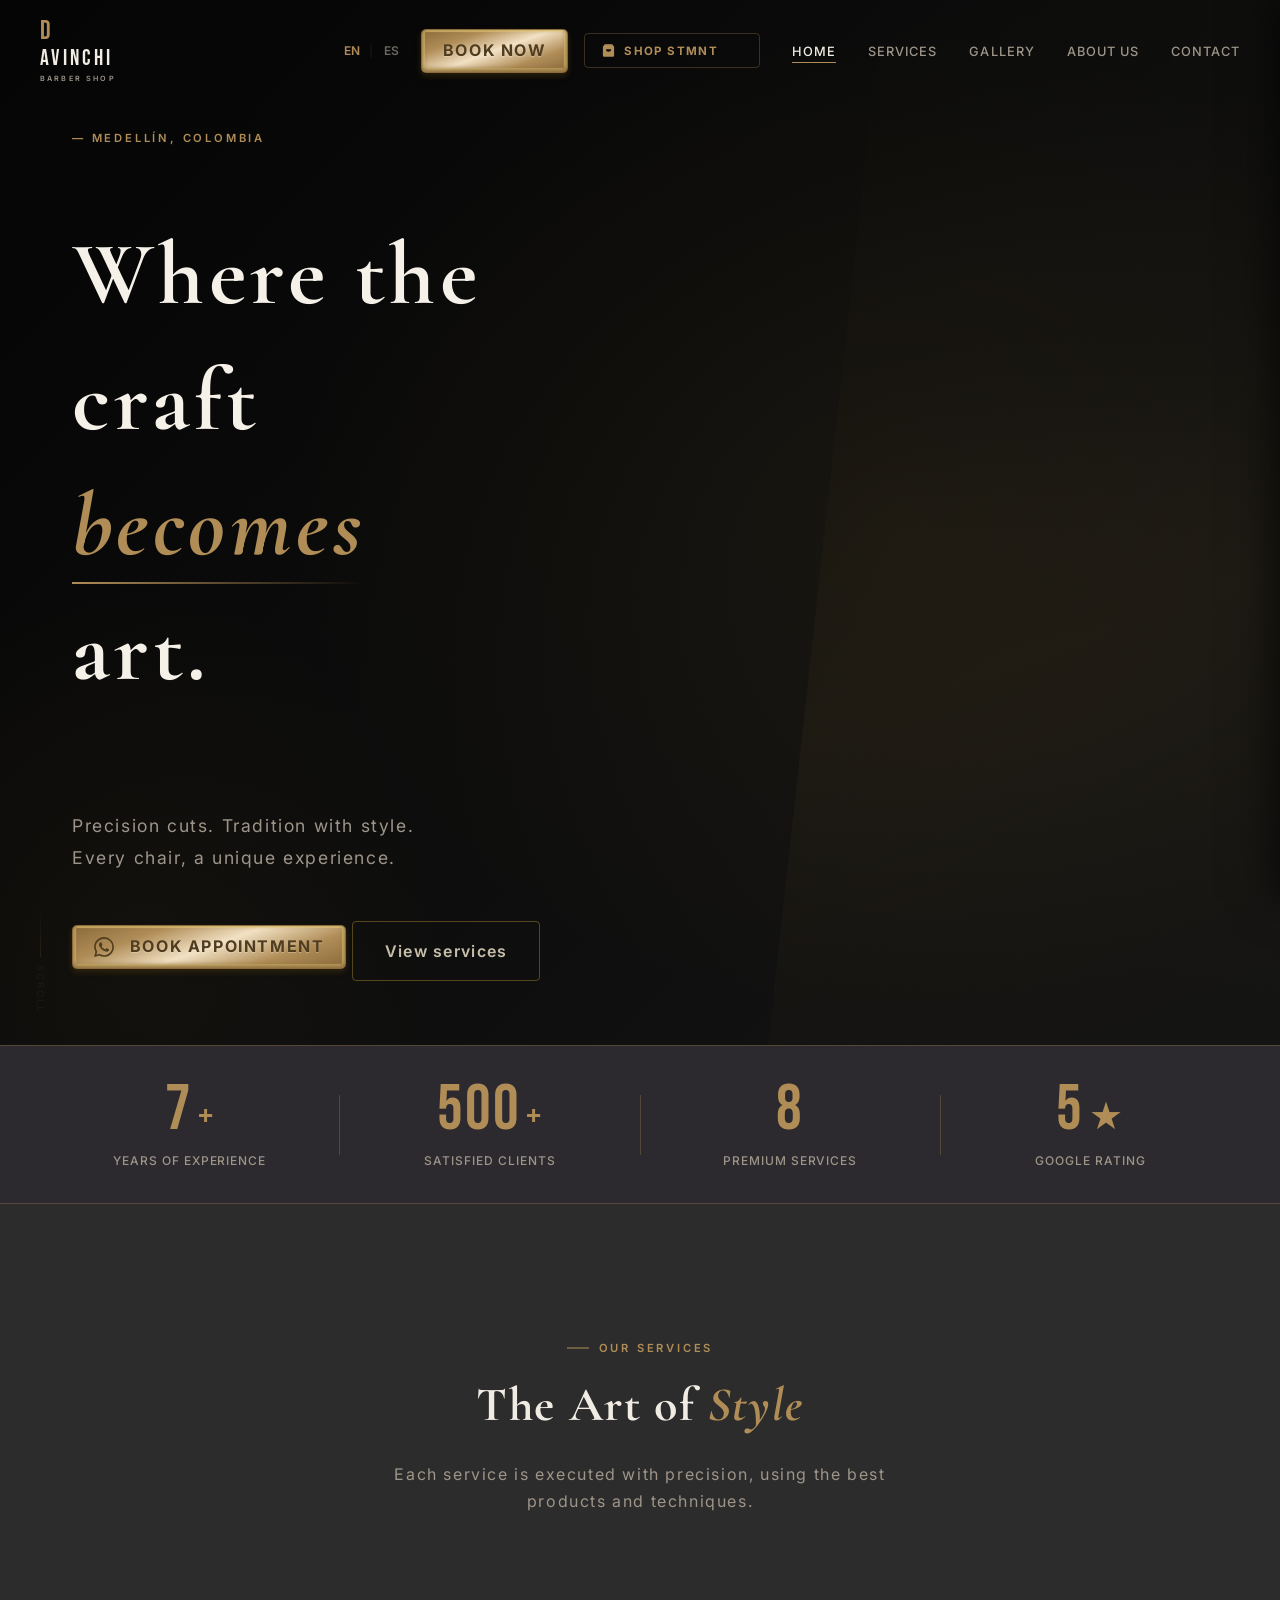
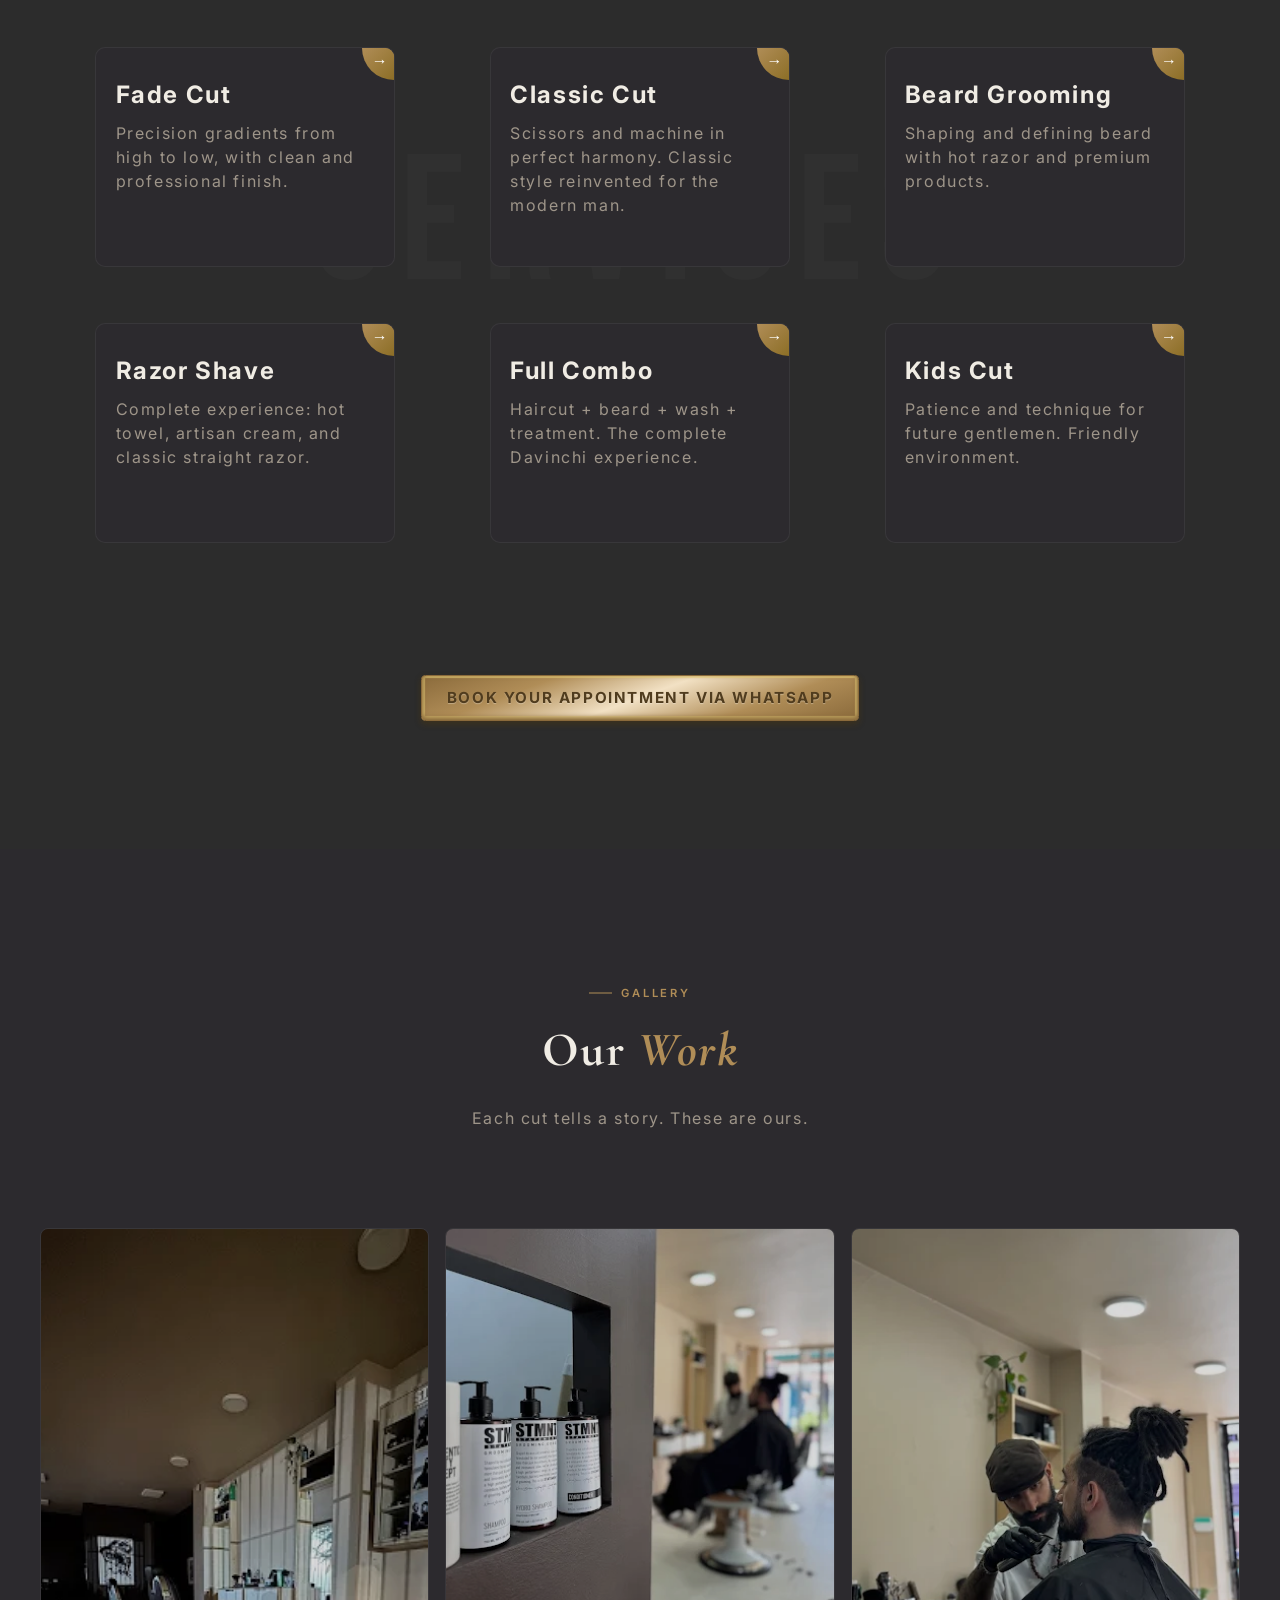
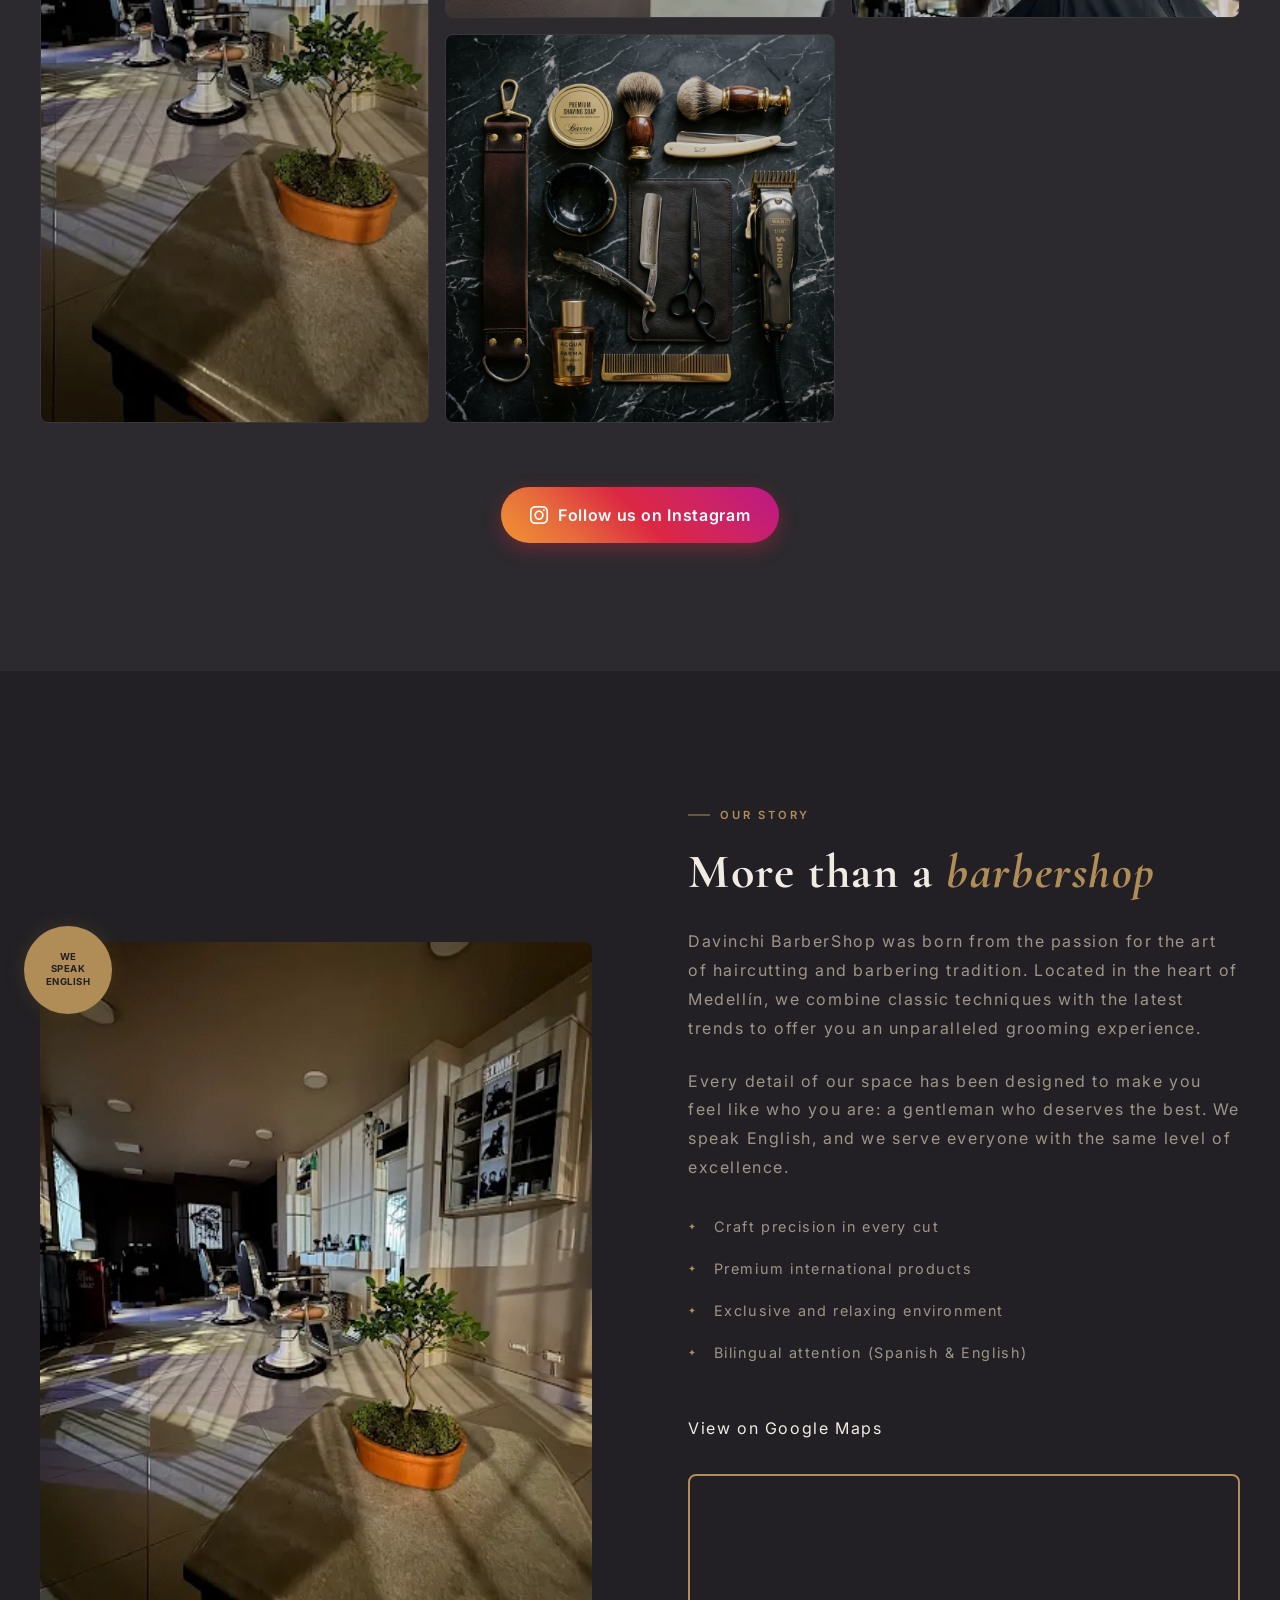
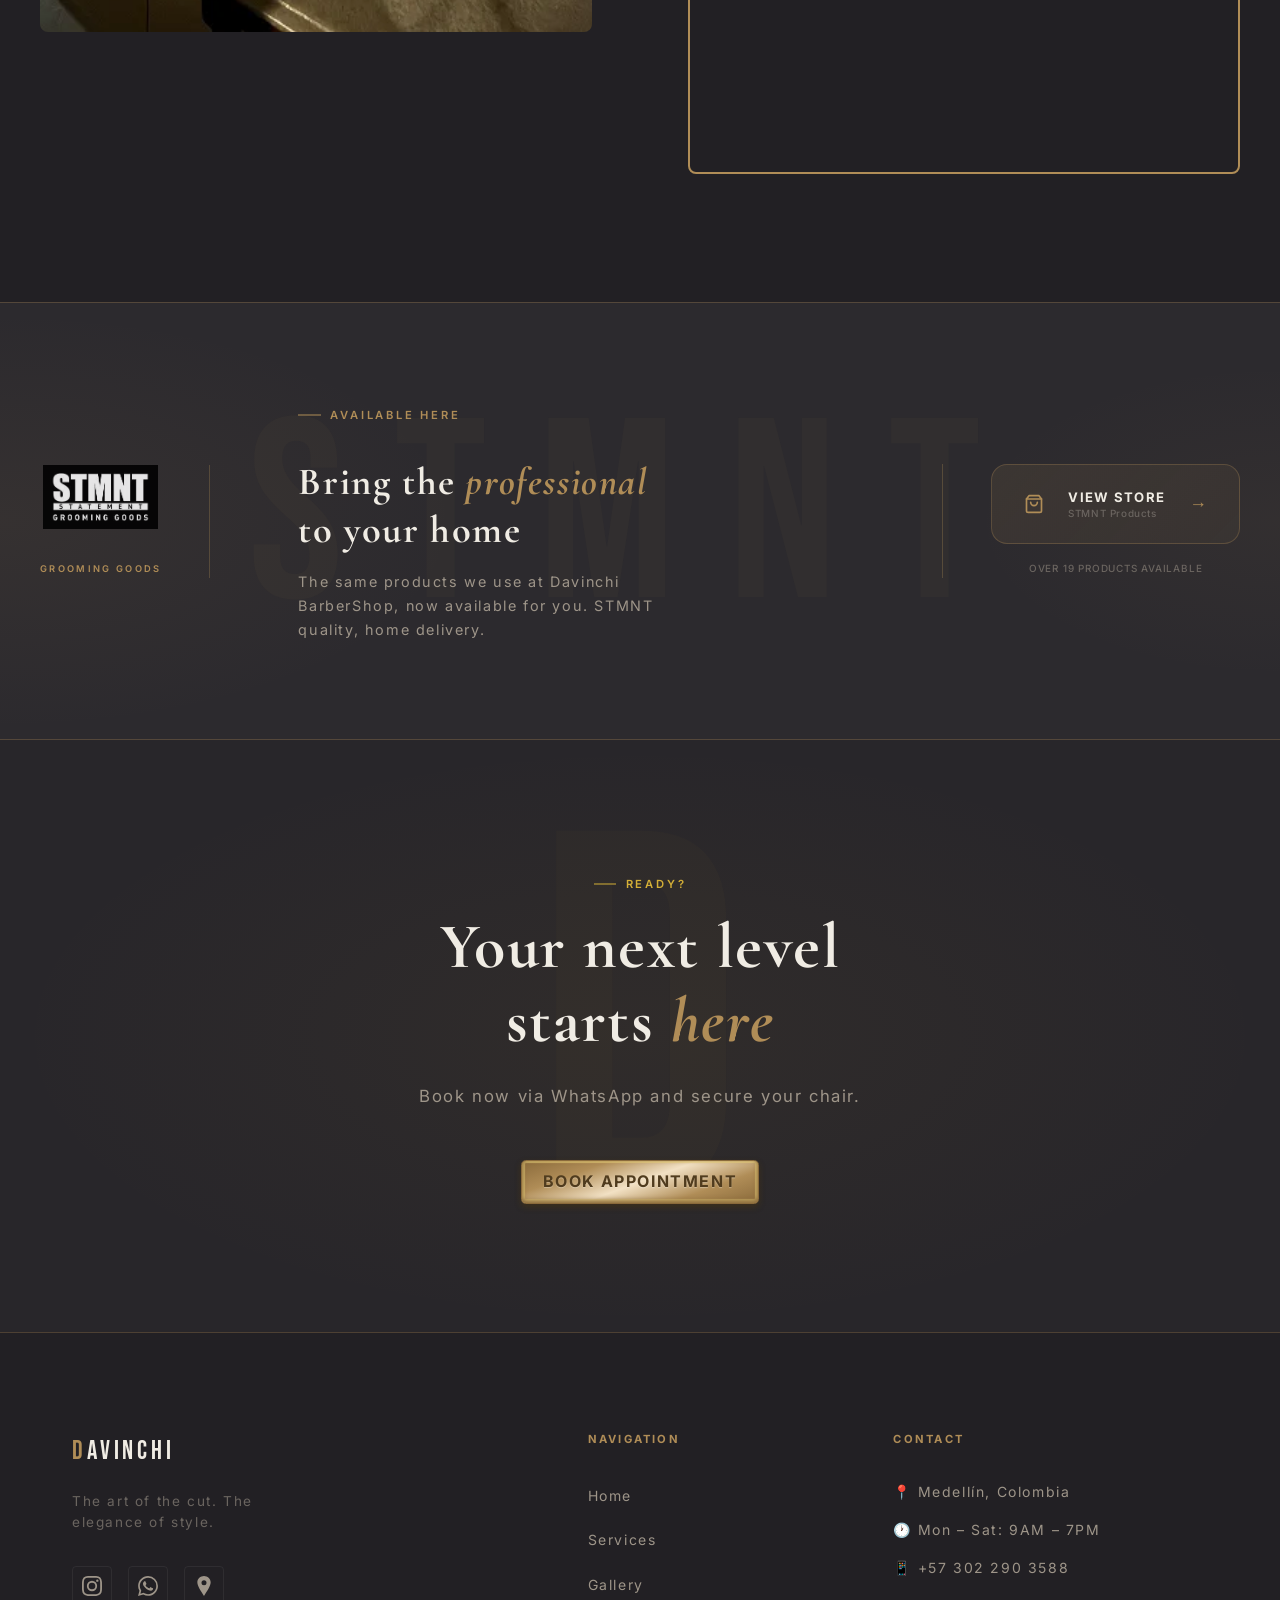
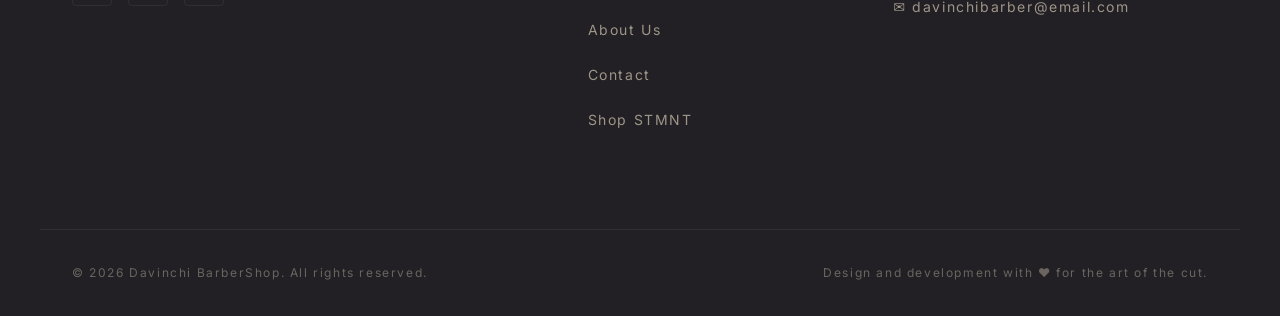
==== commit a98183dc: "feat(store): add COP currency indicator to prices, cart, and checkout" ====
--- a/index.html
+++ b/index.html
@@ -587,7 +587,7 @@
         <div class="cart-sidebar__divider"></div>
         <div class="cart-sidebar__summary-row cart-sidebar__summary-row--total">
           <span class="cart-sidebar__summary-label" data-i18n="cart-label-total">Estimated total</span>
-          <span class="cart-sidebar__summary-val" id="cart-total">$ 0</span>
+          <span class="cart-sidebar__summary-val" id="cart-total">$ 0 COP</span>
         </div>
       </div>
       <button class="cart-checkout-btn" id="cart-checkout-btn" aria-label="Proceed to checkout via WhatsApp" data-i18n-aria="cart-checkout-aria">
--- a/css/components/store.css
+++ b/css/components/store.css
@@ -1630,8 +1630,9 @@
   }
 
   .product-card__price {
-    font-size: 1.05rem;
+    font-size: 0.95rem;
     padding-top: 2px;
+    white-space: nowrap;
   }
 
   .product-card__price-label {
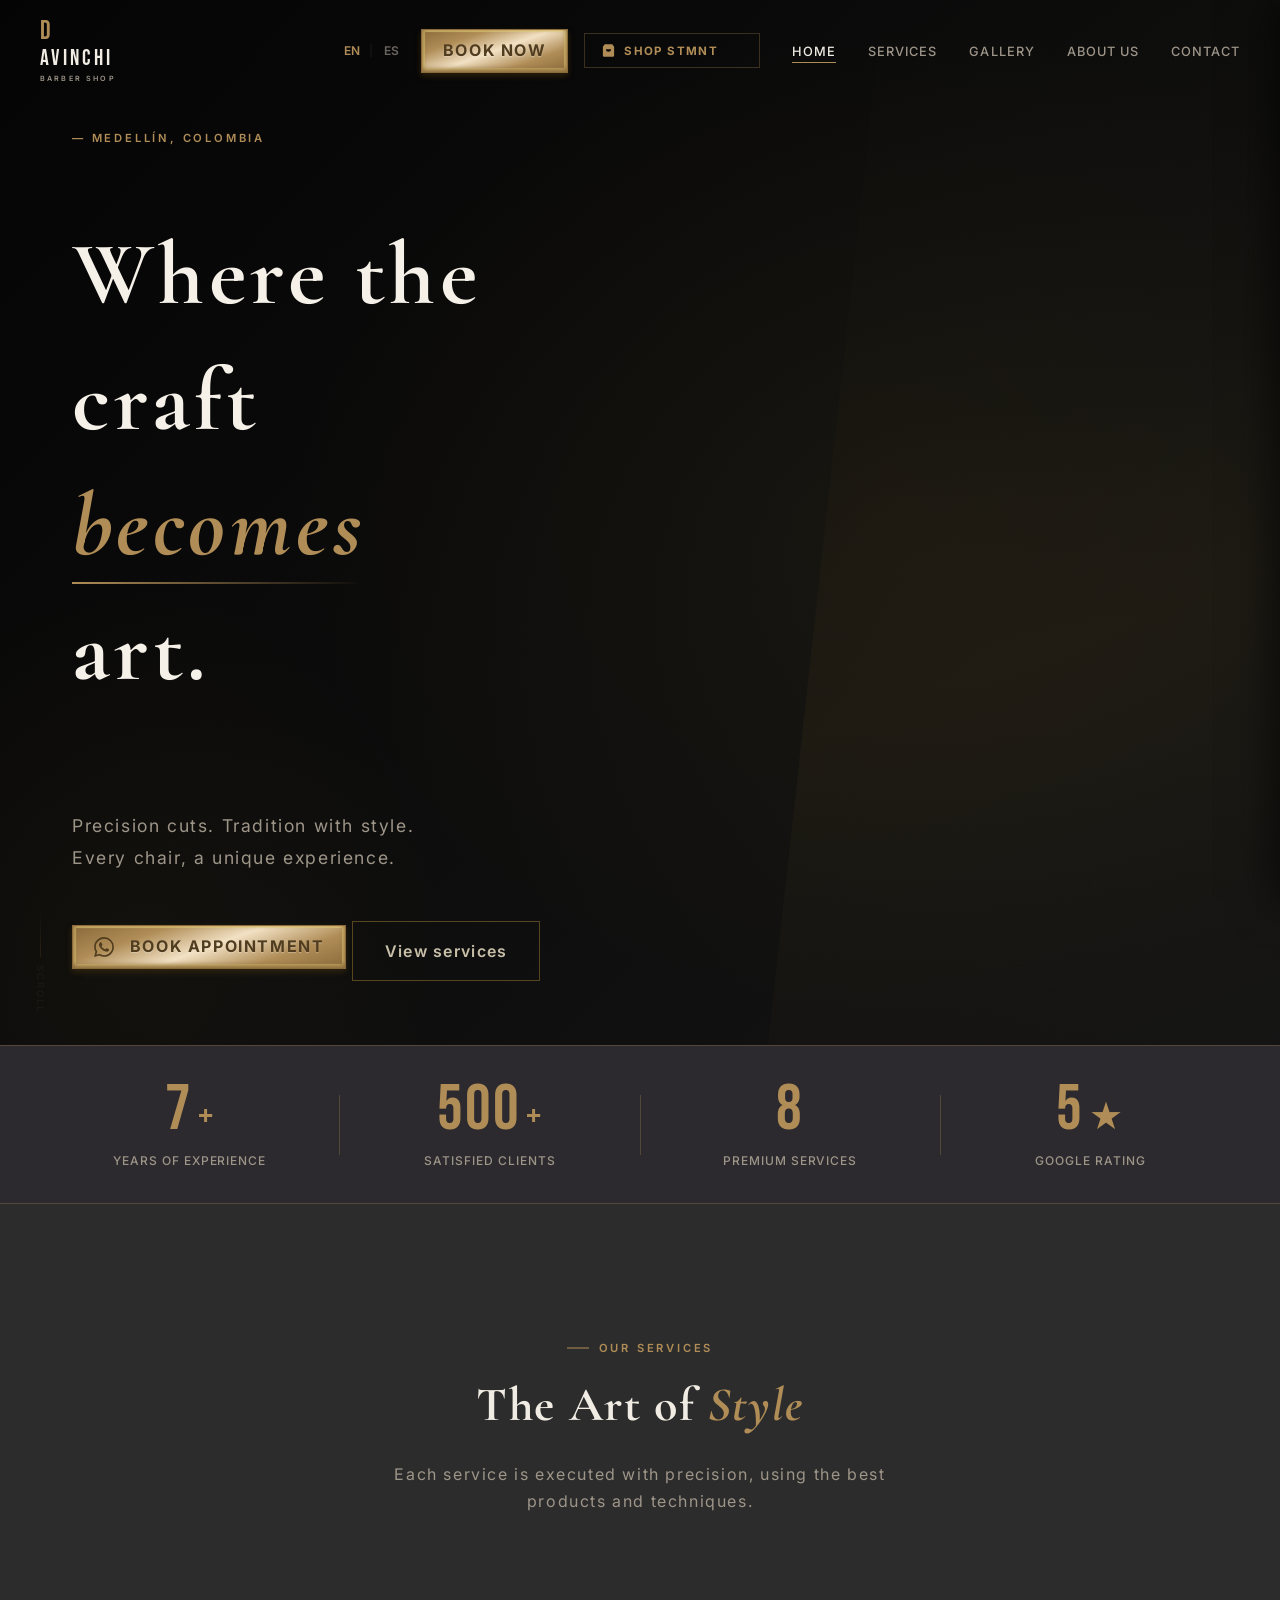
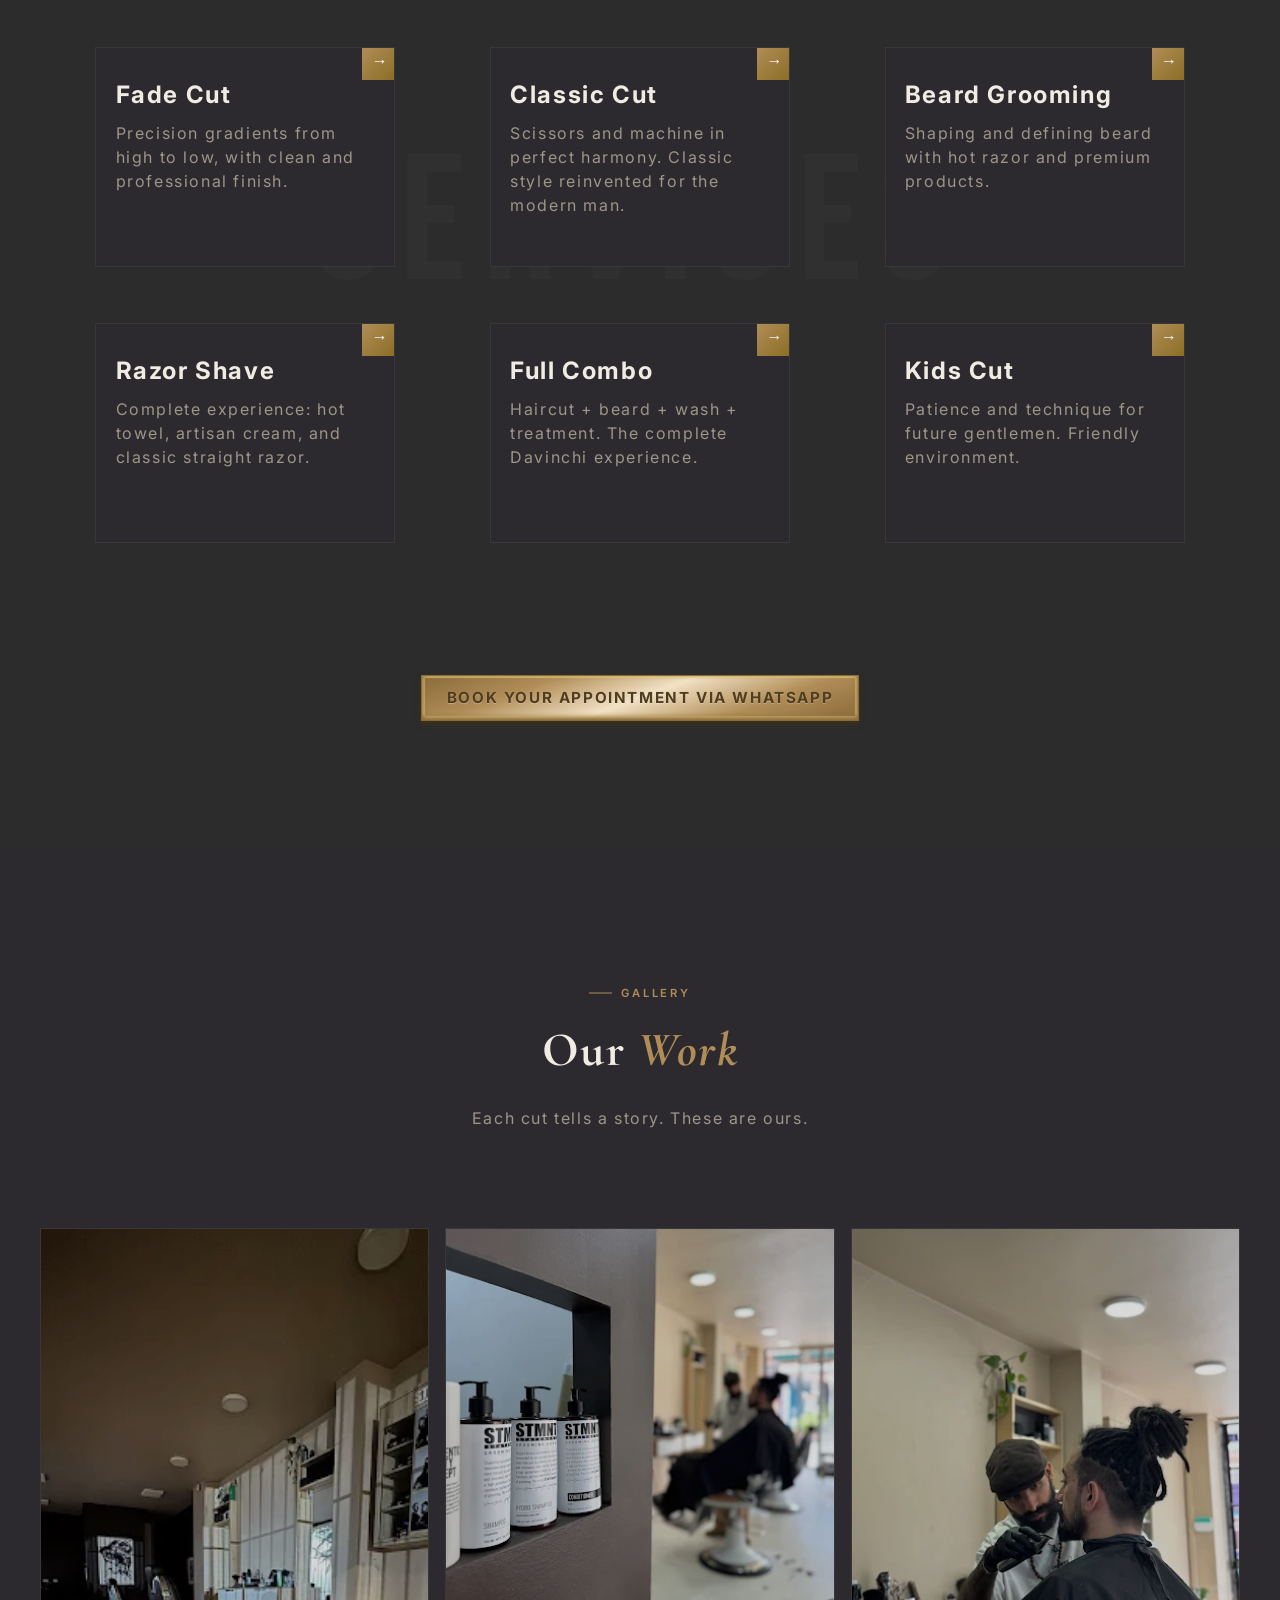
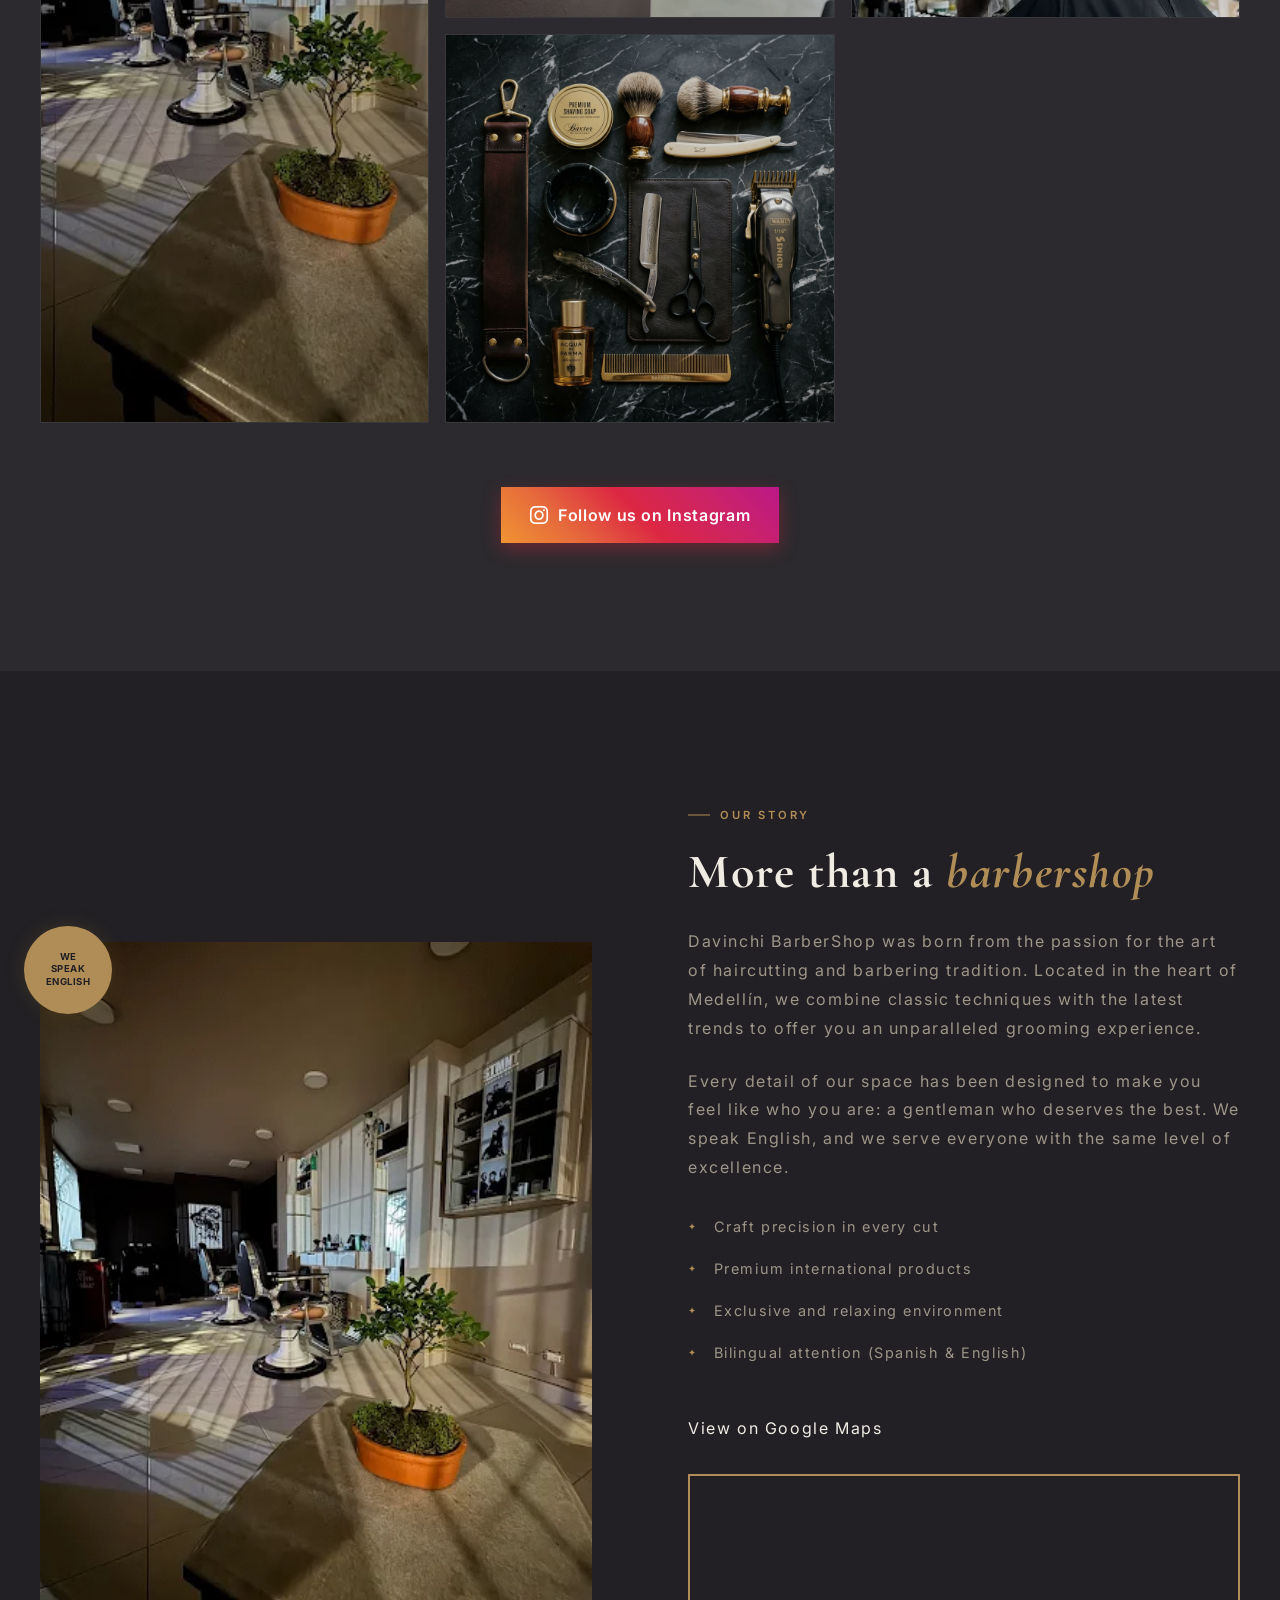
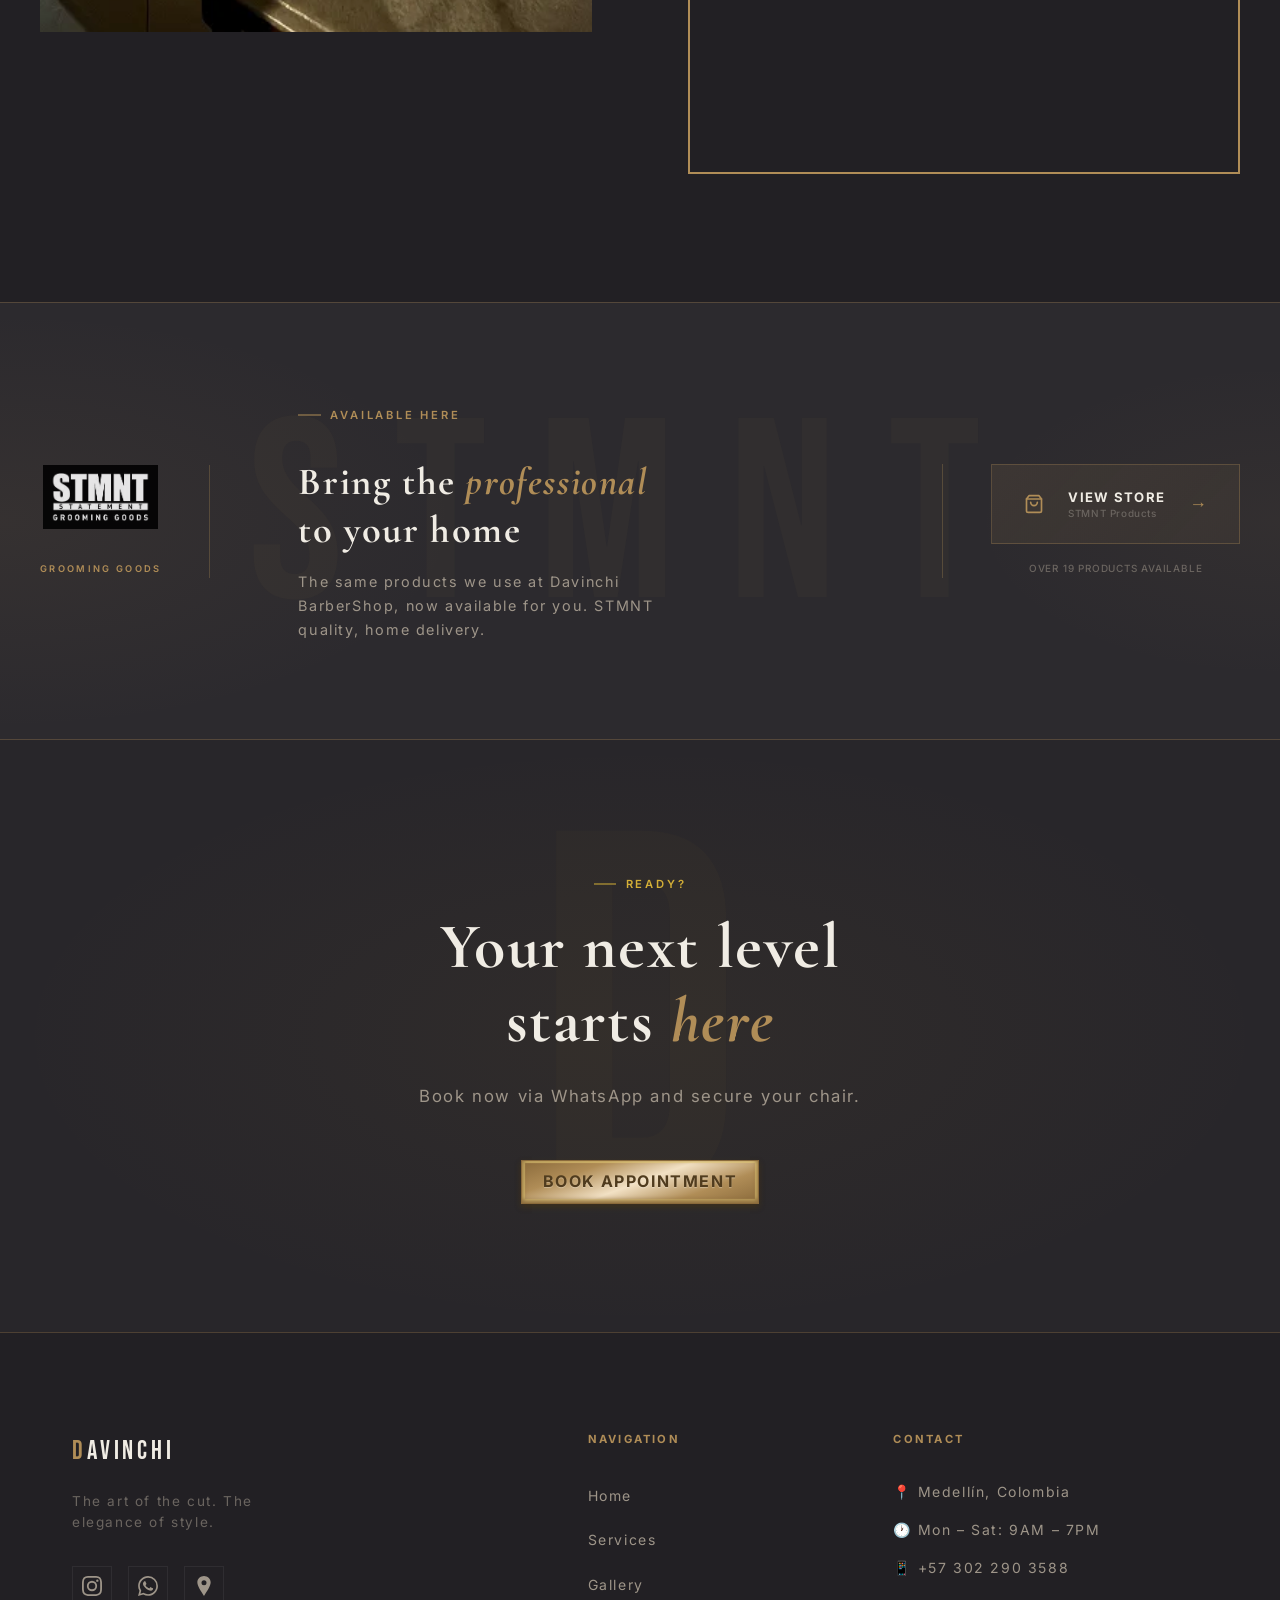
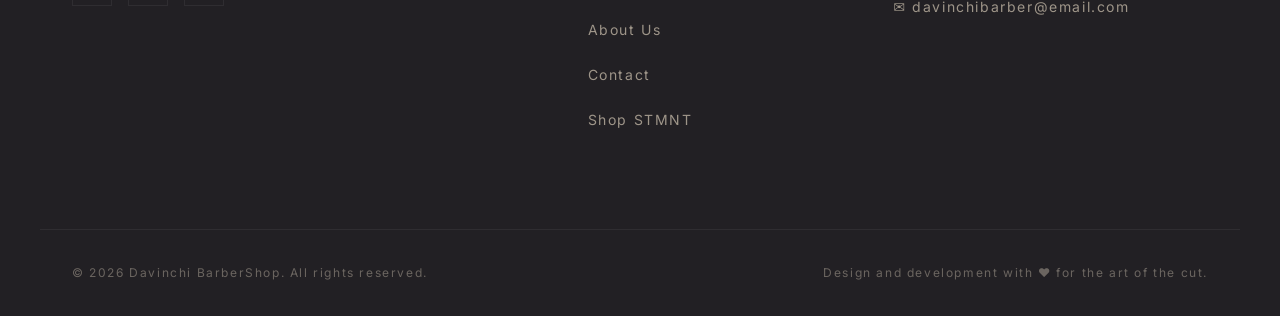
==== commit a2f69234: "style: cambiar disenos redondeados de tarjetas y menus a esquinas rectas" ====
--- a/index.html
+++ b/index.html
@@ -424,7 +424,7 @@
 
           <!-- Mapa interactivo -->
           <div
-            style="margin-top: 2rem; border-radius: var(--radius-md); overflow: hidden; height: 300px; border: 2px solid var(--color-gold);">
+            style="margin-top: 2rem; border-radius: 0; overflow: hidden; height: 300px; border: 2px solid var(--color-gold);">
             <iframe
               src="https://www.google.com/maps/embed?pb=!1m18!1m12!1m3!1d3966.4005208316885!2d-75.5729951!3d6.2107887999999996!2m3!1f0!2f0!3f0!3m2!1i1024!2i768!4f13.1!3m3!1m2!1s0x8e4429000d6dd9fb%3A0x5a2ab31943d397f4!2sDavinchi%20Barber%20Shop%20(We%20speak%20english)!5e0!3m2!1sen!2sco!4v1783355728281!5m2!1sen!2sco"
               width="100%" height="100%" style="border:0;" allowfullscreen="" loading="lazy"
--- a/css/main.css
+++ b/css/main.css
@@ -56,11 +56,11 @@
   --max-width-sm: 800px;
   --gutter: clamp(1rem, 4vw, 2rem);
 
-  /* Borders */
-  --radius-sm: 4px;
-  --radius-md: 8px;
-  --radius-lg: 16px;
-  --radius-xl: 24px;
+  /* Borders - Sharp corners for a sharp and elegant look */
+  --radius-sm: 0px;
+  --radius-md: 0px;
+  --radius-lg: 0px;
+  --radius-xl: 0px;
   --radius-full: 9999px;
 
   /* Shadows */
@@ -268,7 +268,7 @@
 
 .about__image-frame {
   position: relative;
-  border-radius: var(--radius-md);
+  border-radius: 0;
   overflow: hidden;
   aspect-ratio: 4/5;
 }
@@ -291,7 +291,7 @@
   width: 80%;
   height: 80%;
   border: 2px solid var(--color-gold);
-  border-radius: var(--radius-md);
+  border-radius: 0;
   z-index: -1;
   opacity: 0.4;
 }
--- a/css/components/navbar.css
+++ b/css/components/navbar.css
@@ -211,7 +211,7 @@
   width: 24px;
   height: 2px;
   background: var(--color-text-primary);
-  border-radius: var(--radius-full);
+  border-radius: 0;
   transition: transform var(--transition-std), opacity var(--transition-std),
               background var(--transition-fast);
 }
--- a/css/components/services.css
+++ b/css/components/services.css
@@ -81,7 +81,7 @@
   top: 0;
   right: 0;
   background: linear-gradient(135deg, var(--color-gold), #8c6e26);
-  border-radius: 0 4px 0 32px;
+  border-radius: 0;
 }
 
 .go-arrow {
@@ -99,7 +99,7 @@
   min-height: 220px;
   background-color: var(--color-surface);
   border: 1px solid var(--color-border);
-  border-radius: 10px;
+  border-radius: 0;
   padding: 2em 1.2em;
   margin: 12px;
   text-decoration: none;
@@ -117,7 +117,7 @@
   background: var(--color-gold);
   height: 32px;
   width: 32px;
-  border-radius: 32px;
+  border-radius: 0;
   transform: scale(1);
   transform-origin: 50% 50%;
   transition: transform 0.35s ease-out;
--- a/css/components/gallery.css
+++ b/css/components/gallery.css
@@ -36,7 +36,7 @@
 .gallery__item {
   position: relative;
   overflow: hidden;
-  border-radius: var(--radius-md);
+  border-radius: 0;
   border: 1px solid var(--color-border);
   aspect-ratio: 1 / 1;
   margin: 0;
--- a/css/components/buttons.css
+++ b/css/components/buttons.css
@@ -18,7 +18,7 @@
   font-size: 1em;
   box-sizing: border-box;
   border: none;
-  border-radius: 0.3em;
+  border-radius: 0;
   min-height: 2.75em;
   height: auto;
   text-transform: uppercase;
@@ -69,7 +69,7 @@
   align-items: center;
   gap: 0.6em;
   padding: 0.85em 1.8em;
-  border-radius: var(--radius-full);
+  border-radius: 0;
   background: linear-gradient(
     45deg,
     #f09433 0%,
--- a/css/components/store.css
+++ b/css/components/store.css
@@ -132,7 +132,7 @@
   gap: var(--space-lg);
   background: linear-gradient(135deg, rgba(176, 141, 87, 0.12) 0%, rgba(176, 141, 87, 0.06) 100%);
   border: 1px solid var(--color-border-gold);
-  border-radius: var(--radius-lg);
+  border-radius: 0;
   padding: var(--space-lg) var(--space-xl);
   cursor: pointer;
   position: relative;
@@ -368,7 +368,7 @@
   gap: 8px;
   background: transparent;
   border: 1px solid var(--color-border-gold);
-  border-radius: var(--radius-sm);
+  border-radius: 0;
   color: var(--color-gold);
   font-family: var(--font-sans);
   font-size: 0.72rem;
@@ -450,7 +450,7 @@
   margin: auto;
   background: var(--color-dark-alt);
   border: 1px solid var(--color-border-gold);
-  border-radius: var(--radius-xl);
+  border-radius: 0;
   box-shadow: 0 32px 100px rgba(0, 0, 0, 0.75), 0 0 0 1px rgba(176,141,87,0.15);
   overflow: hidden;
   transform: translateY(30px) scale(0.97);
@@ -528,7 +528,7 @@
   gap: 8px;
   background: var(--color-gold-muted);
   border: 1px solid var(--color-border-gold);
-  border-radius: var(--radius-sm);
+  border-radius: 0;
   color: var(--color-gold);
   font-family: var(--font-sans);
   font-size: 0.75rem;
@@ -554,7 +554,7 @@
 .store-popup__close {
   background: transparent;
   border: 1px solid var(--color-border);
-  border-radius: var(--radius-sm);
+  border-radius: 0;
   color: var(--color-text-secondary);
   width: 38px;
   height: 38px;
@@ -593,7 +593,7 @@
 
 .store-popup__body::-webkit-scrollbar-thumb {
   background: var(--color-border-gold);
-  border-radius: 3px;
+  border-radius: 0;
 }
 
 /* ── Category Tabs ───────────────────────────────────────── */
@@ -610,7 +610,7 @@
 .store__tab {
   background: transparent;
   border: 1px solid transparent;
-  border-radius: var(--radius-sm) var(--radius-sm) 0 0;
+  border-radius: 0;
   padding: 8px 18px;
   font-family: var(--font-sans);
   font-size: 0.68rem;
@@ -654,7 +654,7 @@
 .product-card {
   background: var(--color-surface);
   border: 1px solid var(--color-border);
-  border-radius: var(--radius-lg);
+  border-radius: 0;
   overflow: hidden;
   display: flex;
   flex-direction: column;
@@ -734,7 +734,7 @@
   left: var(--space-sm);
   background: rgba(0,0,0,0.65);
   border: 1px solid var(--color-border-gold);
-  border-radius: var(--radius-sm);
+  border-radius: 0;
   padding: 3px 9px;
   font-family: var(--font-sans);
   font-size: 0.58rem;
@@ -802,7 +802,7 @@
   display: flex;
   align-items: center;
   border: 1px solid var(--color-border);
-  border-radius: var(--radius-sm);
+  border-radius: 0;
   overflow: hidden;
   height: 34px;
 }
@@ -845,7 +845,7 @@
   background: linear-gradient(135deg, var(--color-gold), var(--color-gold-light));
   color: var(--color-dark);
   border: none;
-  border-radius: var(--radius-sm);
+  border-radius: 0;
   height: 34px;
   font-family: var(--font-sans);
   font-size: 0.68rem;
@@ -991,7 +991,7 @@
 .cart-sidebar__close {
   background: transparent;
   border: 1px solid var(--color-border);
-  border-radius: var(--radius-sm);
+  border-radius: 0;
   color: var(--color-text-secondary);
   width: 34px;
   height: 34px;
@@ -1023,7 +1023,7 @@
 
 .cart-sidebar__body::-webkit-scrollbar-thumb {
   background: var(--color-border-gold);
-  border-radius: 2px;
+  border-radius: 0;
 }
 
 .cart-empty {
@@ -1056,7 +1056,7 @@
   padding: var(--space-md);
   background: rgba(255,255,255,0.03);
   border: 1px solid var(--color-border);
-  border-radius: var(--radius-md);
+  border-radius: 0;
   transition: border-color var(--transition-fast);
 }
 
@@ -1067,7 +1067,7 @@
 .cart-item__img-wrap {
   width: 52px;
   height: 52px;
-  border-radius: var(--radius-sm);
+  border-radius: 0;
   background: linear-gradient(135deg, #1e1c20, #262428);
   display: flex;
   align-items: center;
@@ -1124,7 +1124,7 @@
   display: flex;
   align-items: center;
   border: 1px solid var(--color-border);
-  border-radius: var(--radius-sm);
+  border-radius: 0;
   overflow: hidden;
   height: 26px;
 }
@@ -1171,7 +1171,7 @@
   letter-spacing: 0.08em;
   text-transform: uppercase;
   padding: 2px 5px;
-  border-radius: var(--radius-sm);
+  border-radius: 0;
   transition: color var(--transition-fast), background var(--transition-fast);
 }
 
@@ -1235,7 +1235,7 @@
   background: linear-gradient(135deg, var(--color-gold), var(--color-gold-light));
   color: var(--color-dark);
   border: none;
-  border-radius: var(--radius-md);
+  border-radius: 0;
   padding: 14px var(--space-lg);
   font-family: var(--font-sans);
   font-size: 0.78rem;
@@ -1288,7 +1288,7 @@
   z-index: 1;
   background: var(--color-surface);
   border: 1px solid var(--color-border-gold);
-  border-radius: var(--radius-xl);
+  border-radius: 0;
   width: min(500px, 100%);
   max-height: 88vh;
   overflow-y: auto;
@@ -1304,7 +1304,7 @@
 .checkout-modal__box::-webkit-scrollbar { width: 4px; }
 .checkout-modal__box::-webkit-scrollbar-thumb {
   background: var(--color-border-gold);
-  border-radius: 2px;
+  border-radius: 0;
 }
 
 .checkout-modal__head {
@@ -1325,7 +1325,7 @@
 .checkout-modal__close {
   background: transparent;
   border: 1px solid var(--color-border);
-  border-radius: var(--radius-sm);
+  border-radius: 0;
   color: var(--color-text-secondary);
   width: 34px;
   height: 34px;
@@ -1353,7 +1353,7 @@
   padding: var(--space-md) var(--space-lg);
   background: var(--color-gold-muted);
   border-left: 3px solid var(--color-gold);
-  border-radius: 0 var(--radius-sm) var(--radius-sm) 0;
+  border-radius: 0;
   line-height: 1.7;
 }
 
@@ -1382,7 +1382,7 @@
 .form-field textarea {
   background: rgba(255,255,255,0.04);
   border: 1px solid var(--color-border);
-  border-radius: var(--radius-sm);
+  border-radius: 0;
   color: var(--color-text-primary);
   font-family: var(--font-sans);
   font-size: 0.88rem;
@@ -1415,7 +1415,7 @@
   background: linear-gradient(135deg, #25d366, #128c7e);
   color: #fff;
   border: none;
-  border-radius: var(--radius-md);
+  border-radius: 0;
   padding: 14px var(--space-xl);
   font-family: var(--font-sans);
   font-size: 0.82rem;
@@ -1470,7 +1470,7 @@
     height: 36px;
     padding: 0;
     justify-content: center;
-    border-radius: var(--radius-sm);
+    border-radius: 0;
     flex-shrink: 0;
     position: relative;
   }
@@ -1572,7 +1572,7 @@
   }
 
   .product-card {
-    border-radius: var(--radius-md);
+    border-radius: 0;
   }
 
   .product-card__image-wrap {
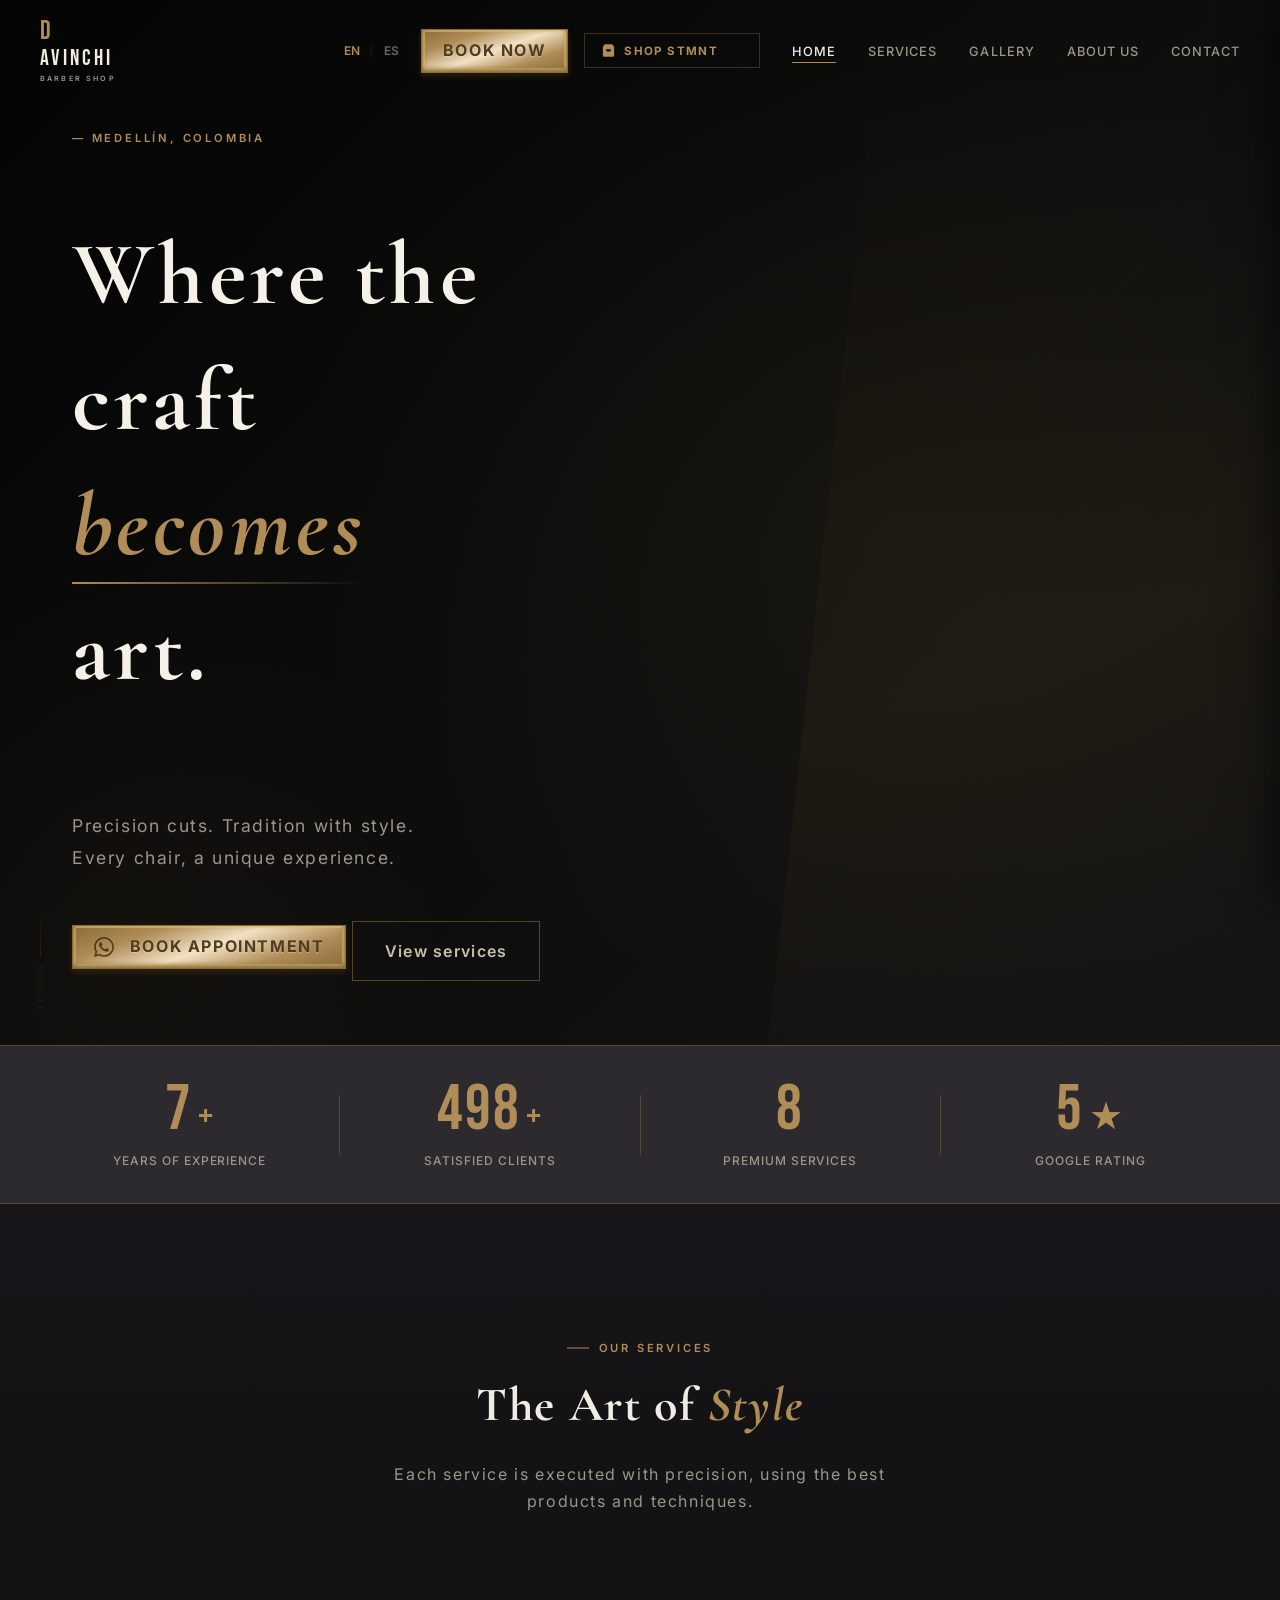
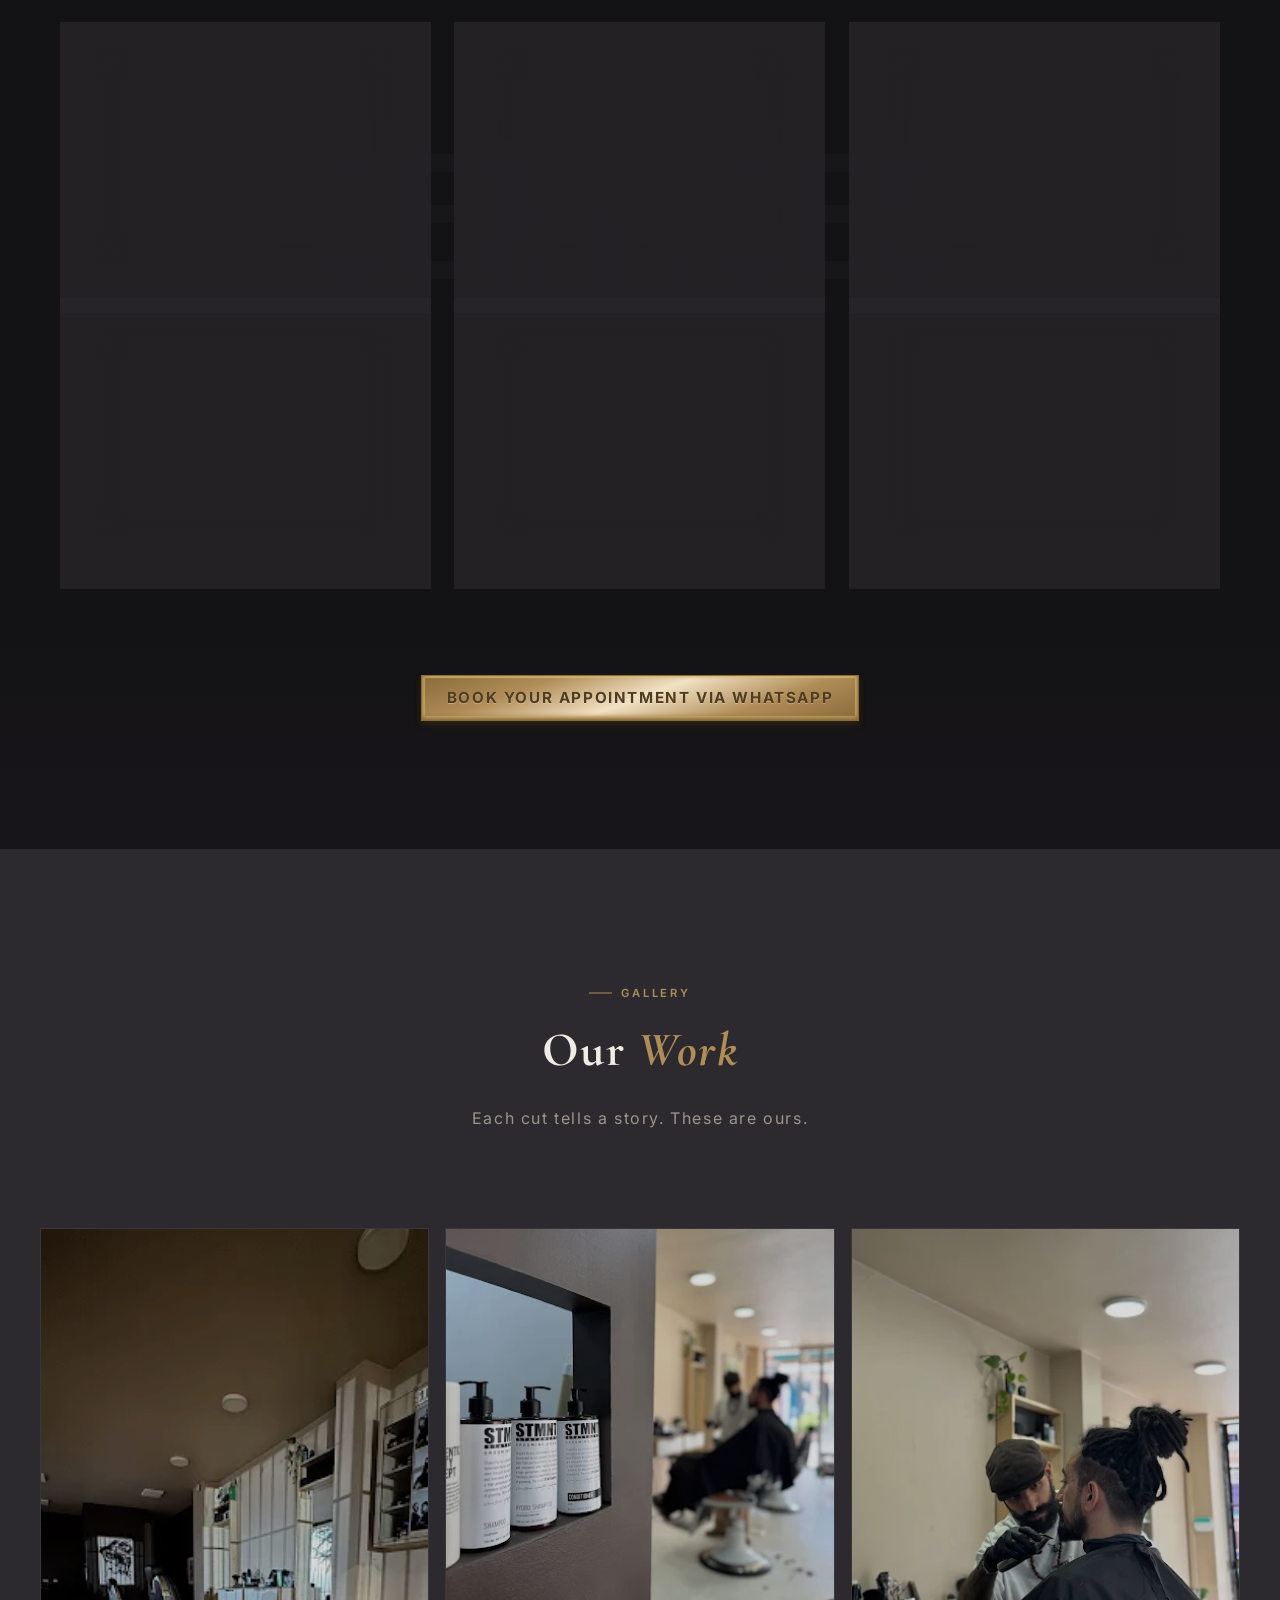
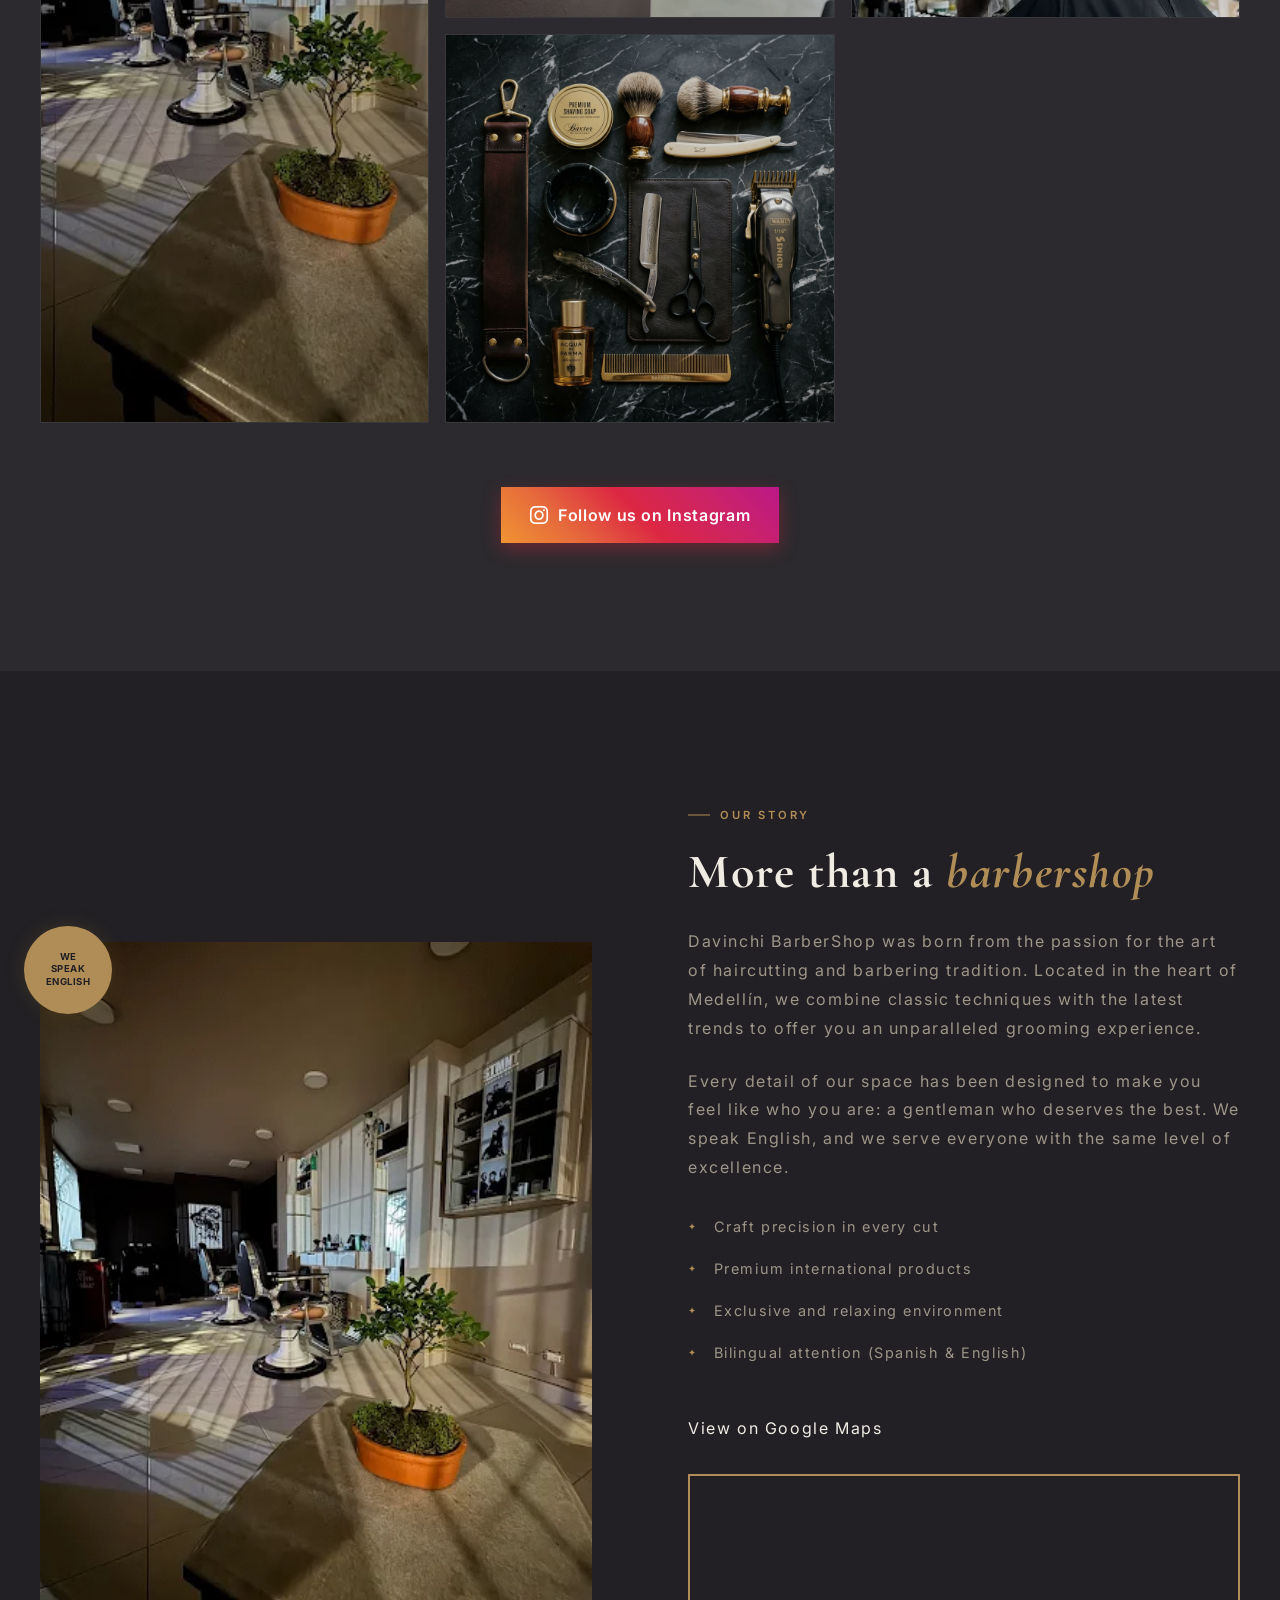
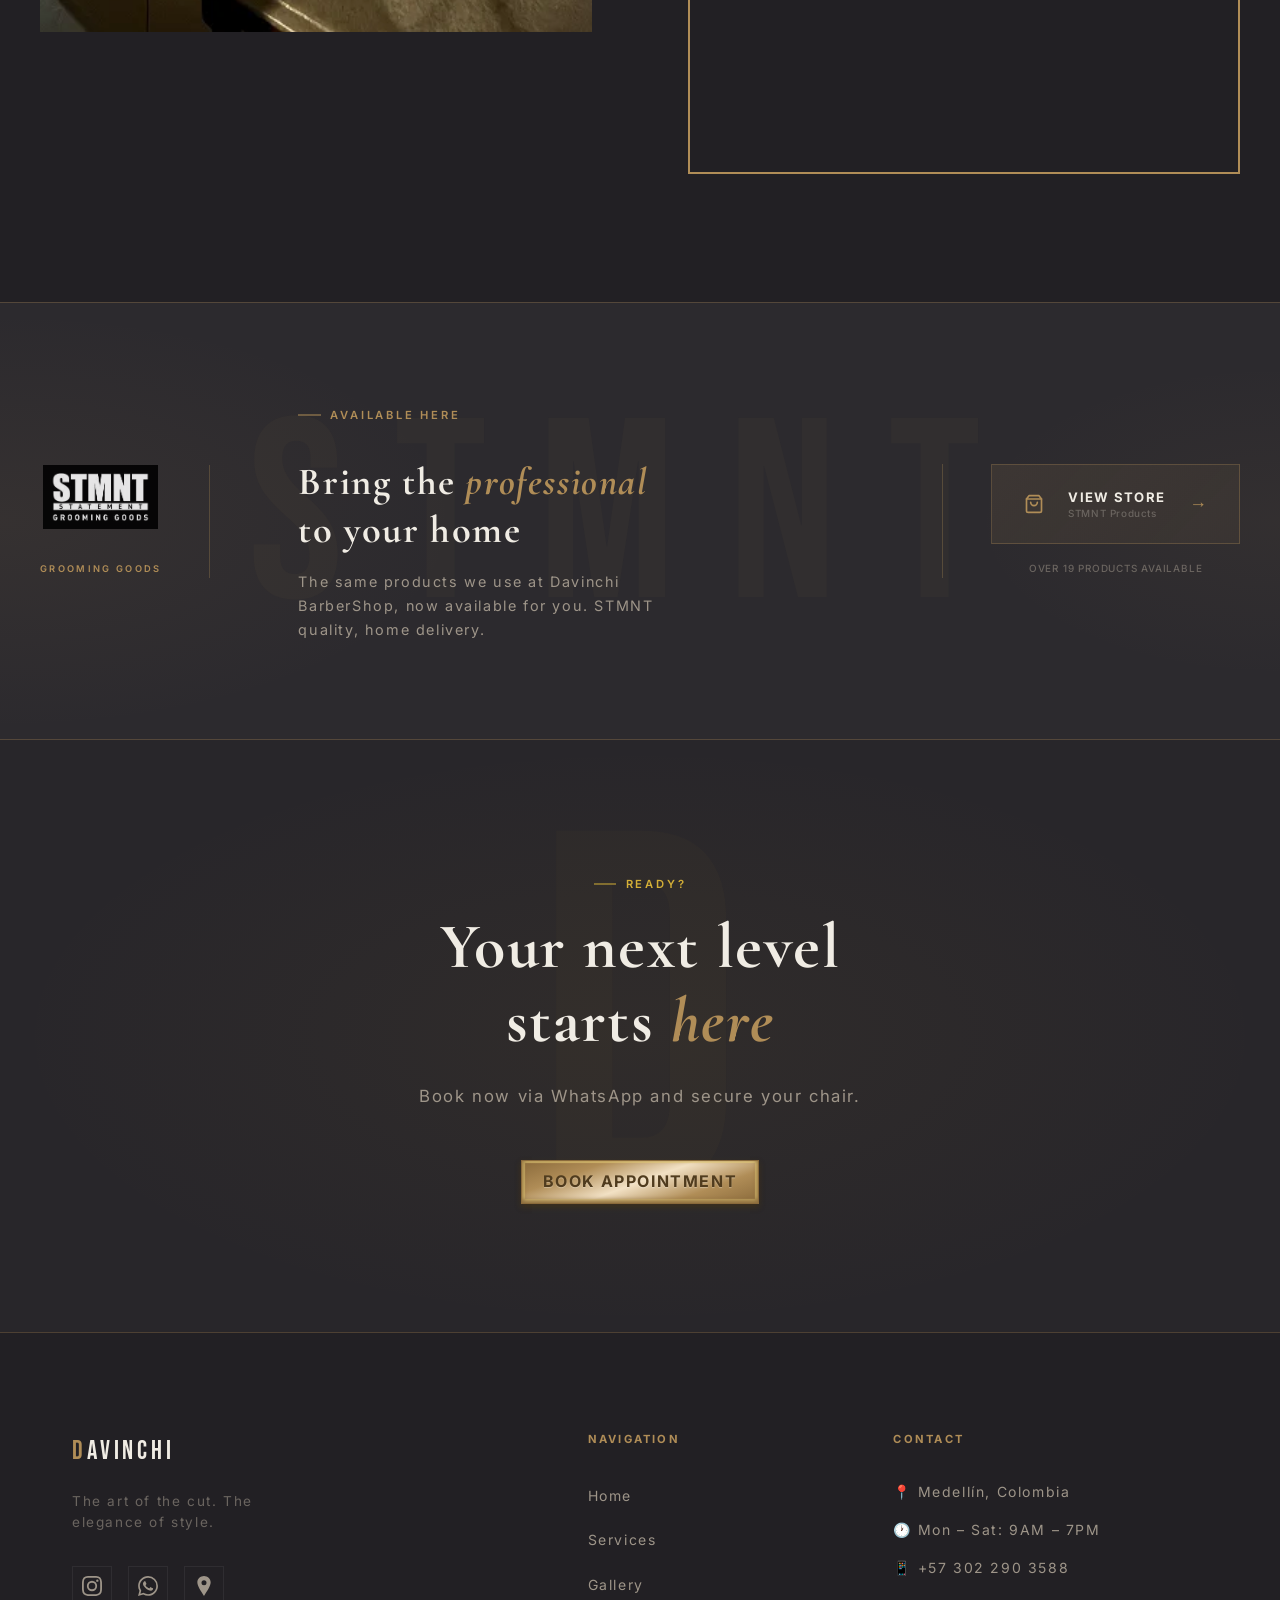
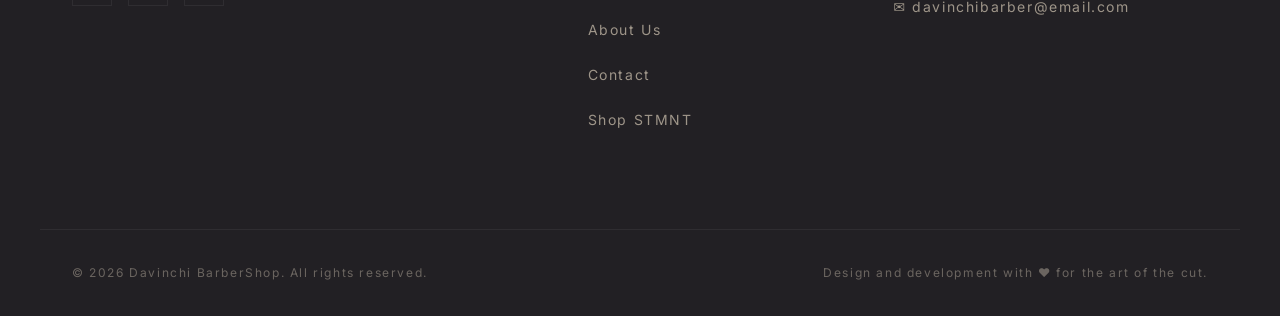
==== commit 695354e6: "feat: agregar video de fondo a la seccion de servicios" ====
--- a/index.html
+++ b/index.html
@@ -87,7 +87,7 @@
   <link rel="stylesheet" href="css/main.css" />
   <link rel="stylesheet" href="css/components/navbar.css" />
   <link rel="stylesheet" href="css/components/hero.css" />
-  <link rel="stylesheet" href="css/components/services.css" />
+  <link rel="stylesheet" href="css/components/services.css?v=2" />
   <link rel="stylesheet" href="css/components/gallery.css" />
   <link rel="stylesheet" href="css/components/buttons.css" />
   <link rel="stylesheet" href="css/components/footer.css" />
@@ -240,6 +240,15 @@
 
     <!--  SERVICES SECTION  -->
     <section class="services" id="services">
+      <!-- Background Video -->
+      <div class="services__video-bg" aria-hidden="true">
+        <video class="services__video" autoplay loop muted playsinline preload="auto">
+          <source src="assets/videos/Video.mp4" type="video/mp4" />
+          <source src="Video.mp4" type="video/mp4" />
+        </video>
+        <div class="services__video-overlay"></div>
+      </div>
+
       <div class="services__container">
         <div class="services__header">
           <span class="section-label" data-i18n="services-label">Our Services</span>
--- a/css/components/services.css
+++ b/css/components/services.css
@@ -5,9 +5,52 @@
 
 .services {
   padding: var(--space-5xl) var(--gutter);
-  background: var(--color-black);
+  background: #141315;
   position: relative;
   overflow: hidden;
+}
+
+/* ─── Video Background ─── */
+.services__video-bg {
+  position: absolute;
+  top: 0;
+  left: 0;
+  width: 100%;
+  height: 100%;
+  overflow: hidden;
+  z-index: 0;
+  pointer-events: none;
+}
+
+.services__video {
+  position: absolute;
+  top: 50%;
+  left: 50%;
+  transform: translate(-50%, -50%);
+  min-width: 100%;
+  min-height: 100%;
+  width: 100%;
+  height: 100%;
+  object-fit: cover;
+  opacity: 0.72;
+  filter: brightness(80%) contrast(108%);
+  pointer-events: none;
+}
+
+.services__video-overlay {
+  position: absolute;
+  top: 0;
+  left: 0;
+  width: 100%;
+  height: 100%;
+  background: linear-gradient(
+    180deg,
+    rgba(24, 22, 26, 0.85) 0%,
+    rgba(16, 15, 18, 0.32) 20%,
+    rgba(16, 15, 18, 0.32) 80%,
+    rgba(24, 22, 26, 0.9) 100%
+  );
+  pointer-events: none;
 }
 
 /* Subtle background decorative text */
@@ -15,14 +58,14 @@
   content: 'SERVICES';
   font-family: var(--font-headline);
   font-size: clamp(6rem, 14vw, 14rem);
-  color: rgba(255,255,255,0.018);
+  color: rgba(255,255,255,0.02);
   position: absolute;
   top: 50%;
   left: 50%;
   transform: translate(-50%, -50%);
   white-space: nowrap;
   pointer-events: none;
-  z-index: 0;
+  z-index: 1;
   letter-spacing: 0.1em;
 }
 
@@ -30,7 +73,7 @@
   max-width: var(--max-width);
   margin: 0 auto;
   position: relative;
-  z-index: 1;
+  z-index: 2;
 }
 
 .services__header {
@@ -97,15 +140,24 @@
   width: 100%;
   max-width: 300px;
   min-height: 220px;
-  background-color: var(--color-surface);
-  border: 1px solid var(--color-border);
+  background-color: rgba(40, 38, 42, 0.78);
+  backdrop-filter: blur(12px);
+  -webkit-backdrop-filter: blur(12px);
+  border: 1px solid rgba(255, 255, 255, 0.08);
+  box-shadow: 0 10px 30px -10px rgba(0, 0, 0, 0.5);
   border-radius: 0;
   padding: 2em 1.2em;
   margin: 12px;
   text-decoration: none;
   z-index: 0;
   overflow: hidden;
-  transition: all 0.35s ease-out;
+  transition: all 0.35s cubic-bezier(0.16, 1, 0.3, 1);
+}
+
+.card:hover {
+  transform: translateY(-4px);
+  border-color: var(--color-border-gold);
+  box-shadow: 0 16px 40px -10px rgba(0, 0, 0, 0.65);
 }
 
 .card:before {
@@ -182,3 +234,9 @@
     letter-spacing: 0.04em;
   }
 }
+
+@media (prefers-reduced-motion: reduce) {
+  .services__video {
+    display: none;
+  }
+}
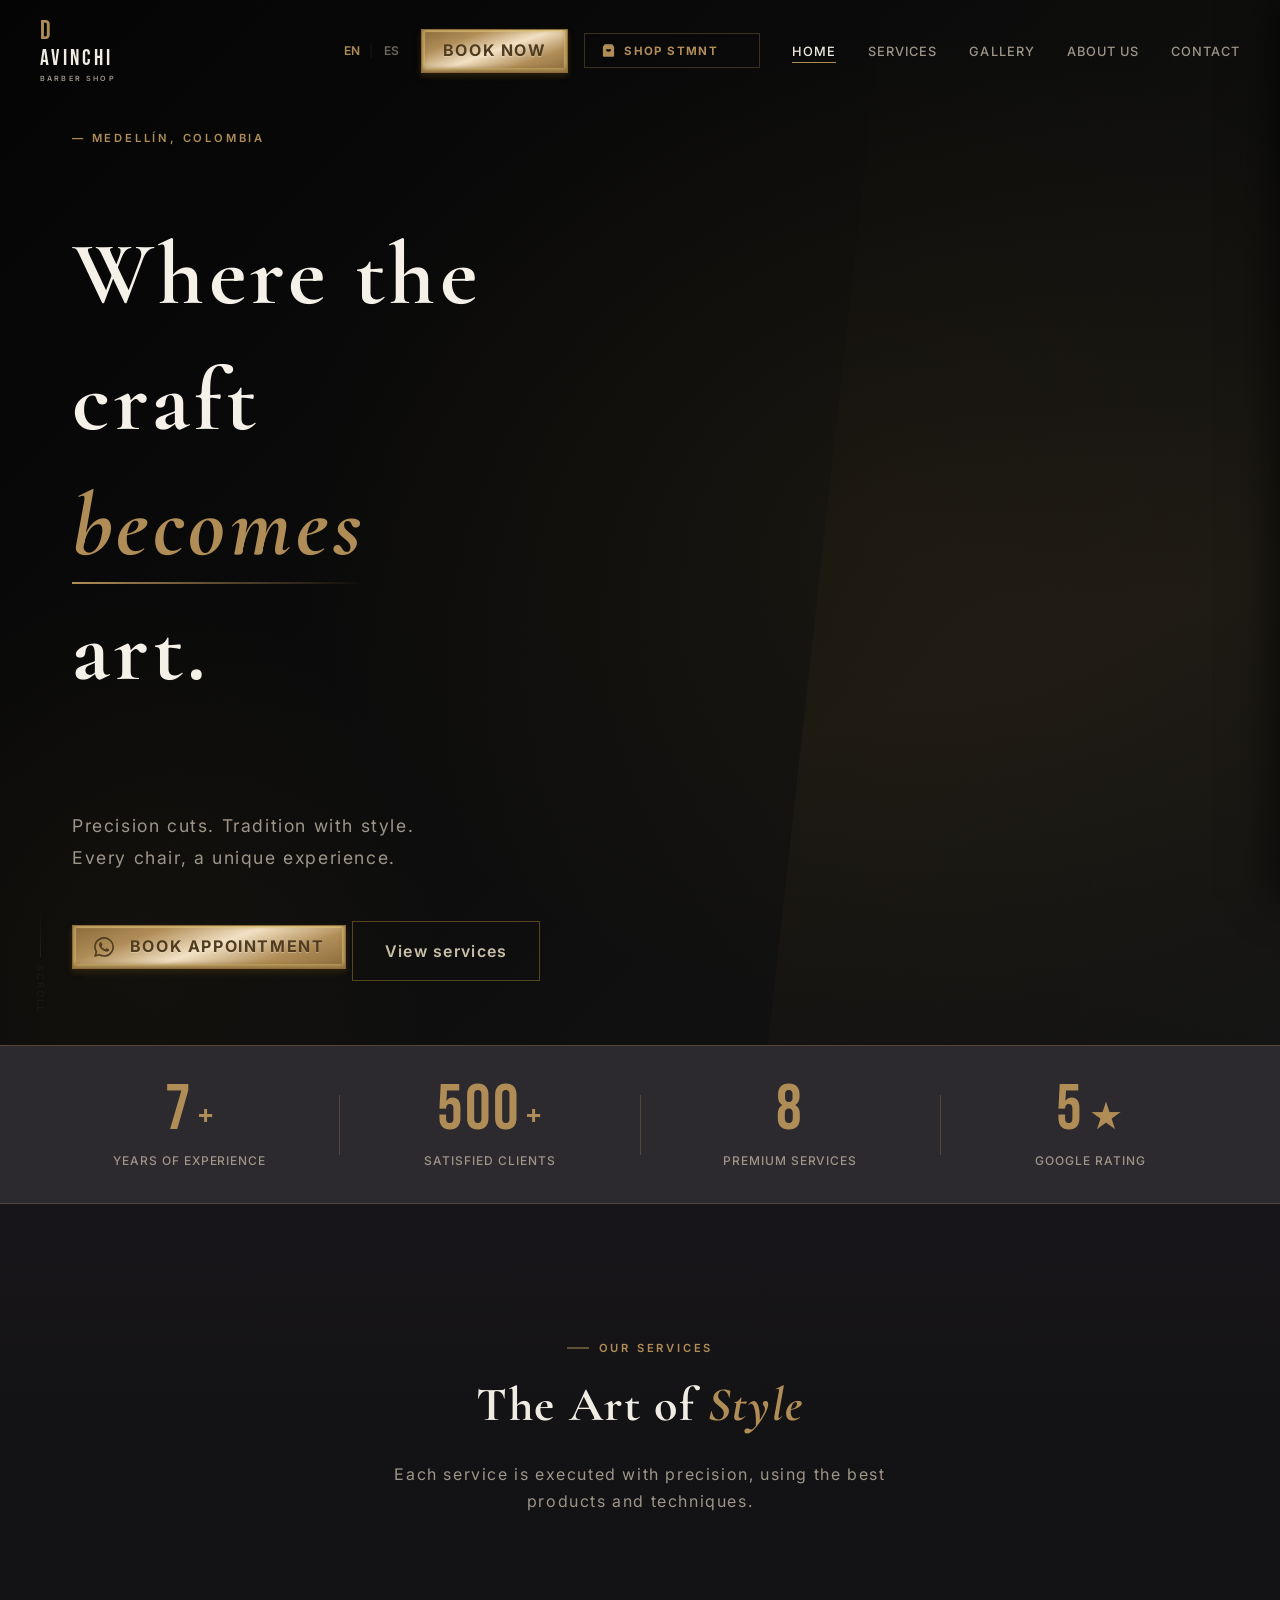
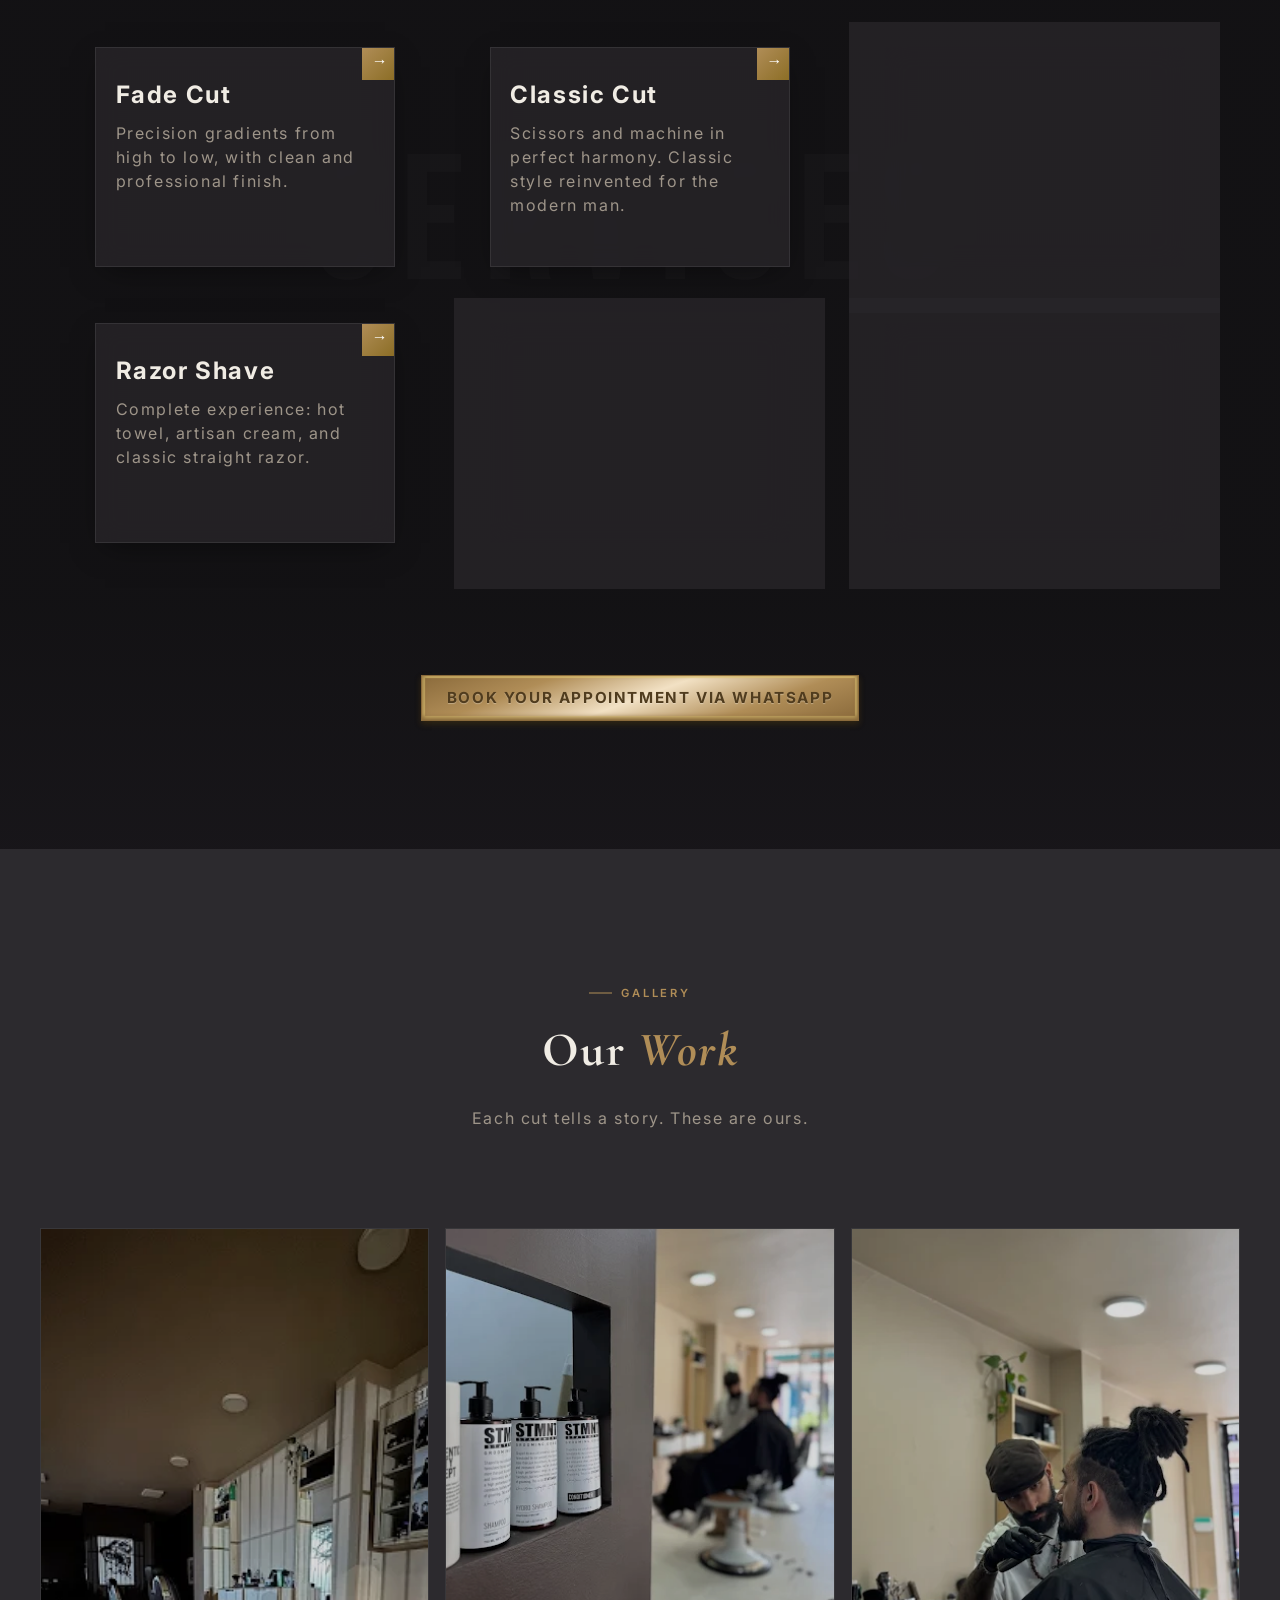
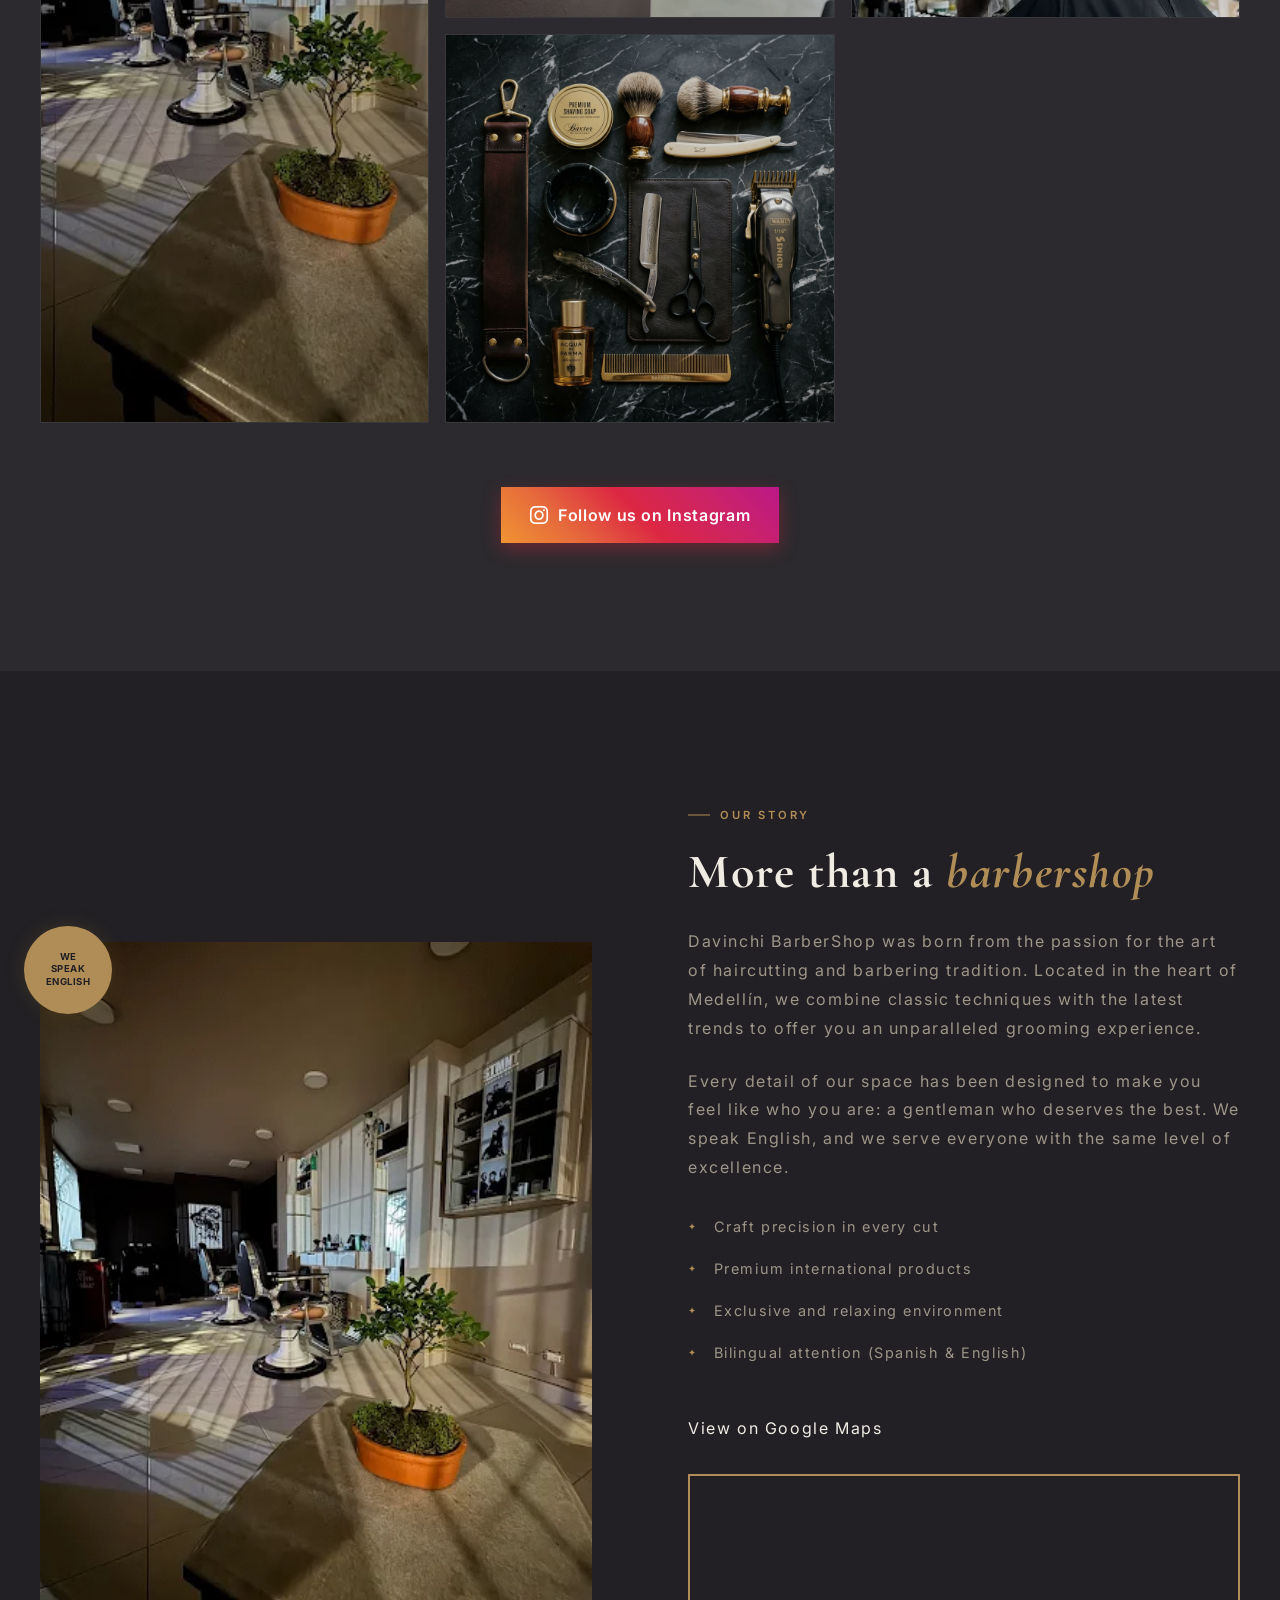
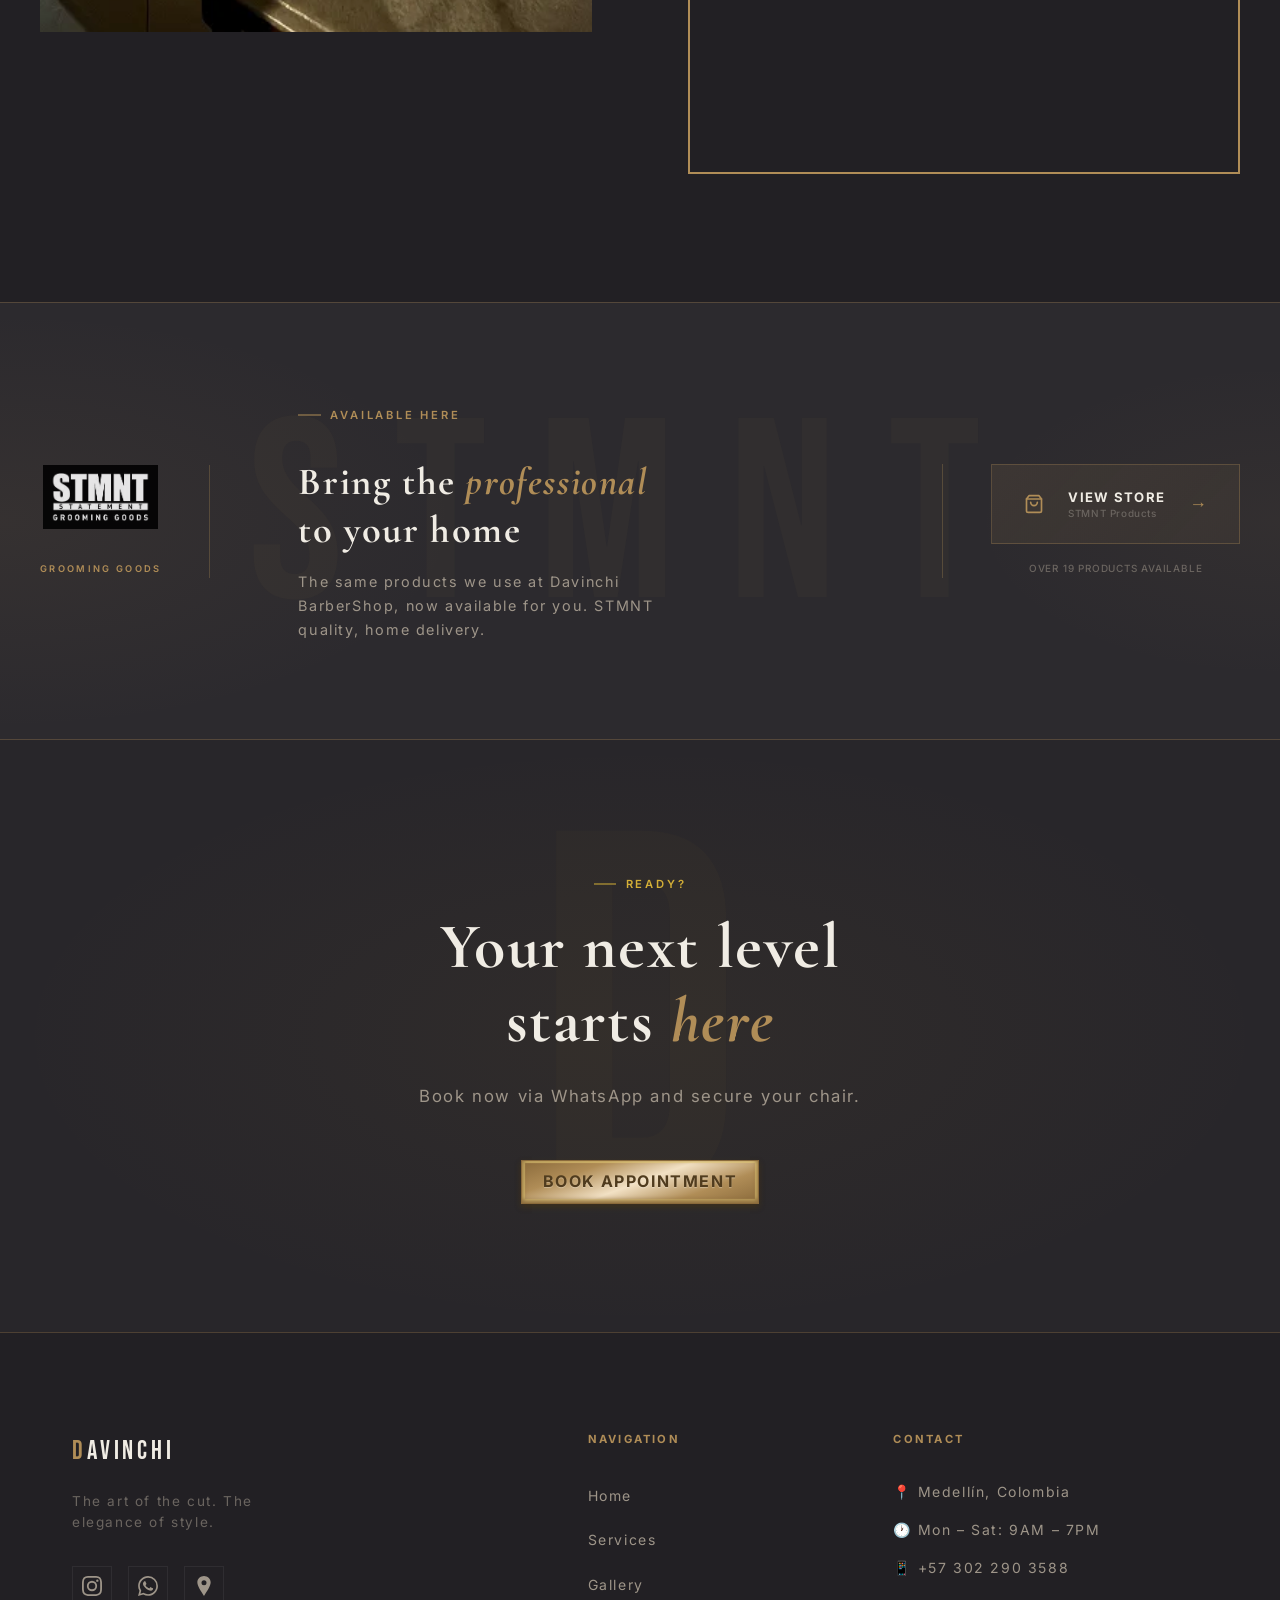
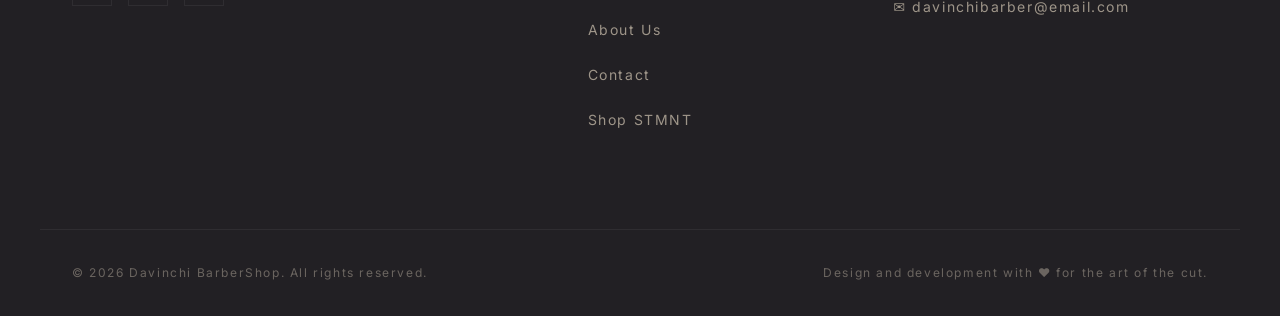
==== commit cb5fb1ff: "fix(services): asegurar reproduccion de video en todos los dispositivos y evitar bloqueo por reducci" ====
--- a/index.html
+++ b/index.html
@@ -87,7 +87,7 @@
   <link rel="stylesheet" href="css/main.css" />
   <link rel="stylesheet" href="css/components/navbar.css" />
   <link rel="stylesheet" href="css/components/hero.css" />
-  <link rel="stylesheet" href="css/components/services.css?v=2" />
+  <link rel="stylesheet" href="css/components/services.css?v=3" />
   <link rel="stylesheet" href="css/components/gallery.css" />
   <link rel="stylesheet" href="css/components/buttons.css" />
   <link rel="stylesheet" href="css/components/footer.css" />
@@ -242,7 +242,7 @@
     <section class="services" id="services">
       <!-- Background Video -->
       <div class="services__video-bg" aria-hidden="true">
-        <video class="services__video" autoplay loop muted playsinline preload="auto">
+        <video class="services__video" autoplay loop muted playsinline webkit-playsinline preload="auto">
           <source src="assets/videos/Video.mp4" type="video/mp4" />
           <source src="Video.mp4" type="video/mp4" />
         </video>
@@ -731,7 +731,7 @@
   <!-- JavaScript -->
   <script src="js/animations.js"></script>
   <script src="js/navbar.js"></script>
-  <script src="js/main.js"></script>
+  <script src="js/main.js?v=2"></script>
   <script src="js/store.js"></script>
 </body>
 
--- a/css/components/services.css
+++ b/css/components/services.css
@@ -237,6 +237,7 @@
 
 @media (prefers-reduced-motion: reduce) {
   .services__video {
-    display: none;
-  }
-}
+    /* No ocultamos el elemento para evitar que desaparezca en sistemas con animaciones reducidas */
+    filter: brightness(75%) contrast(100%);
+  }
+}
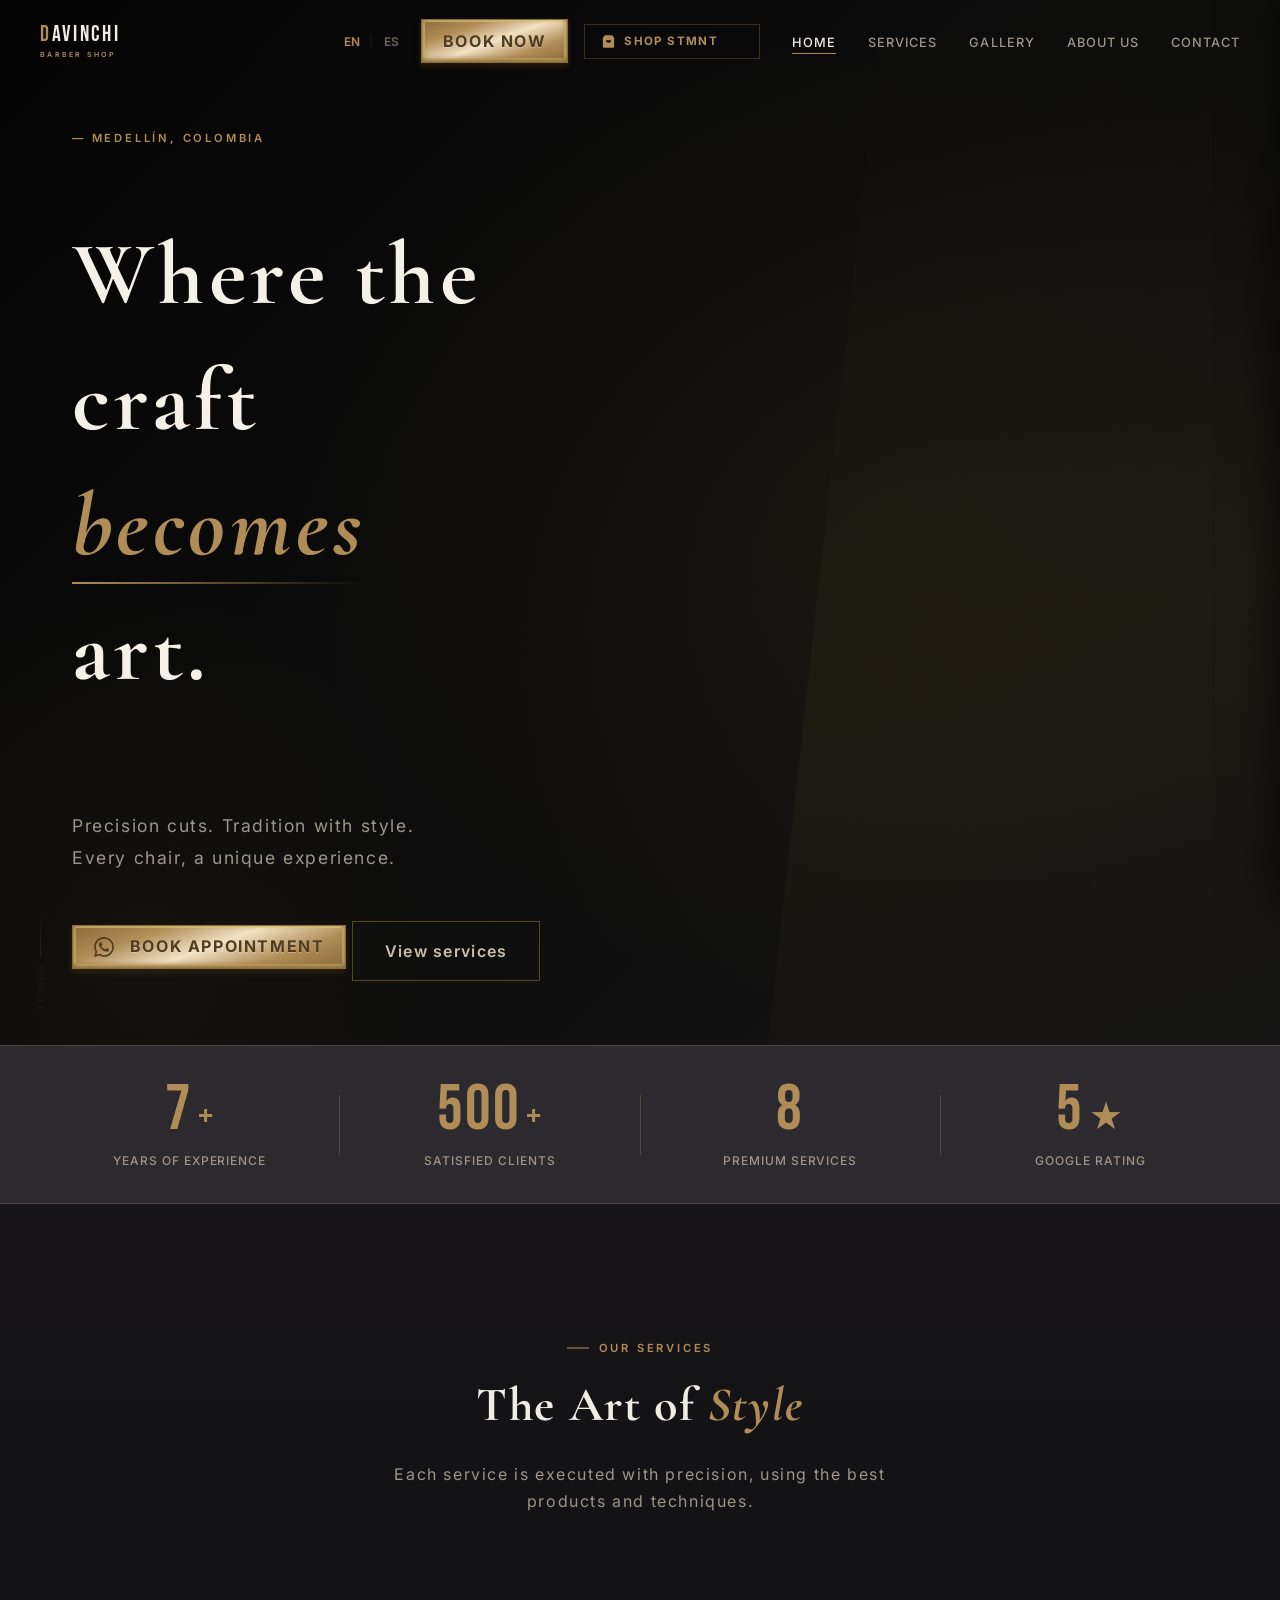
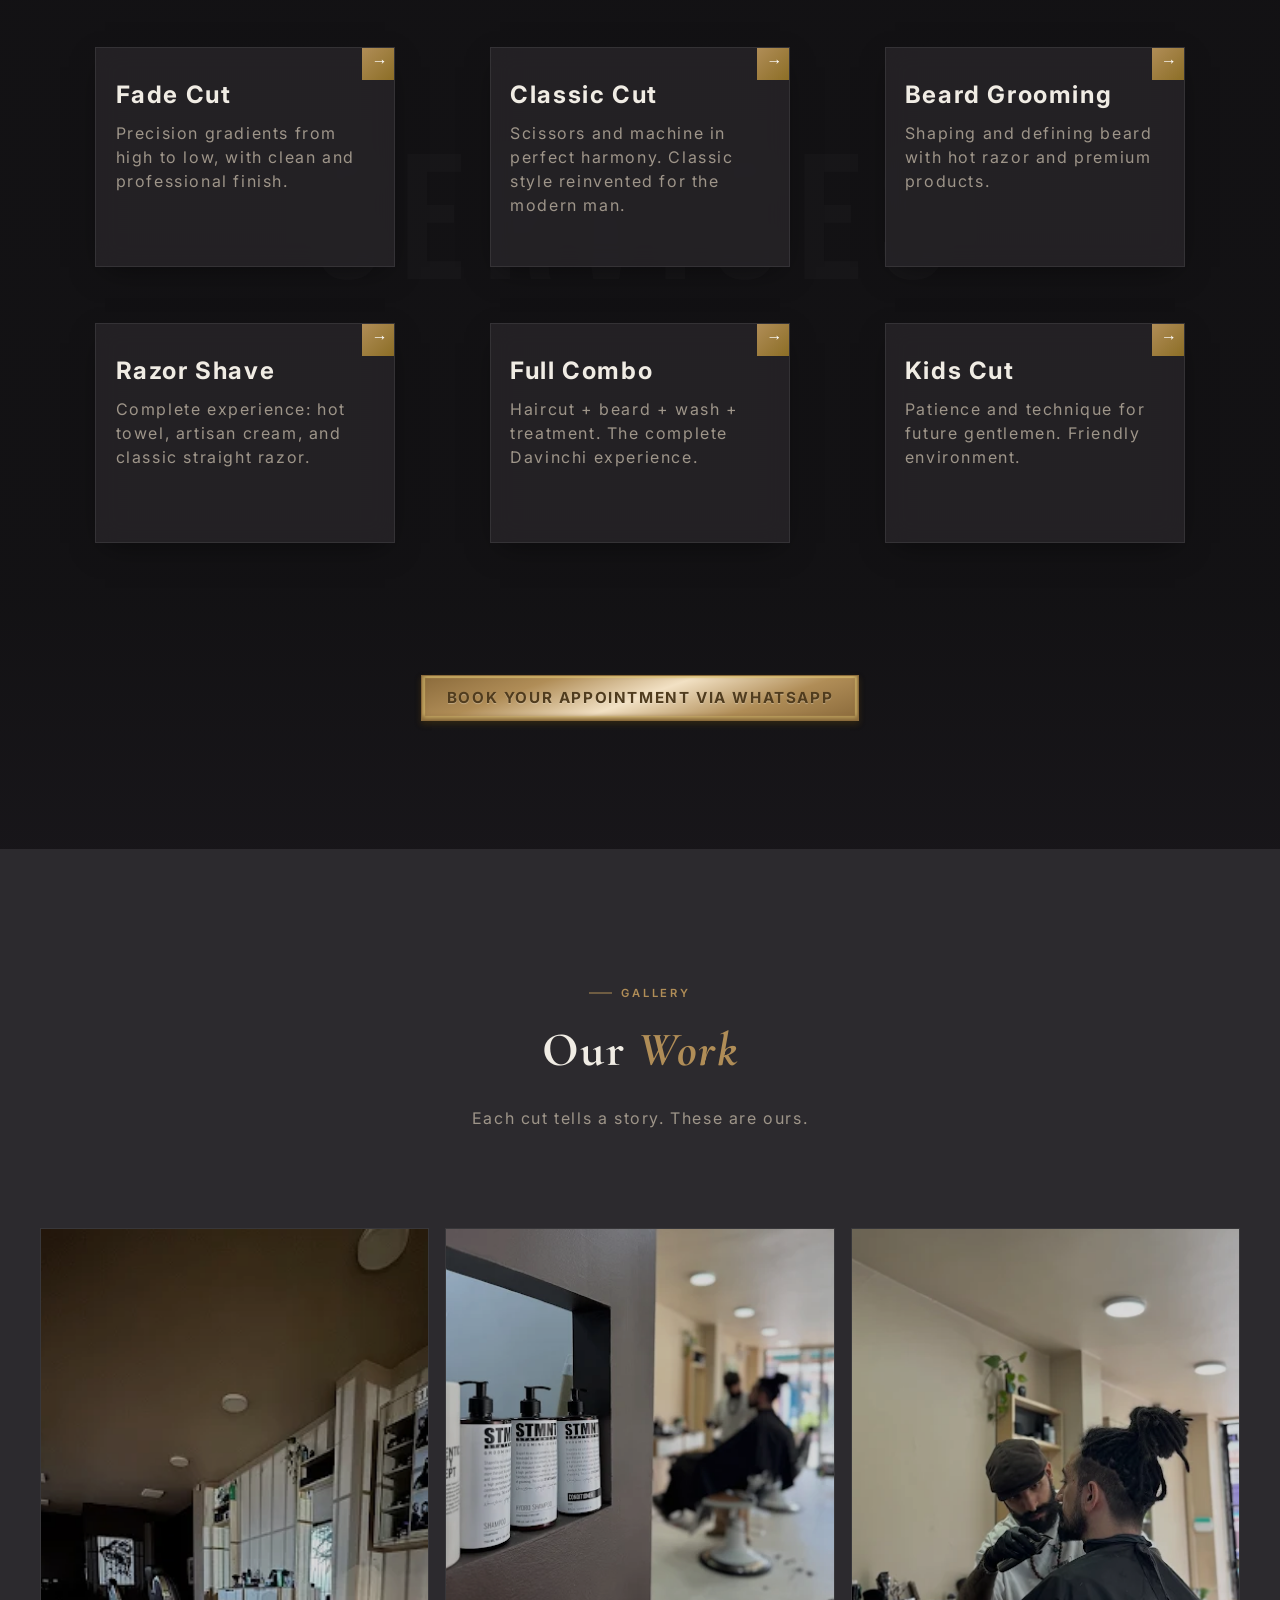
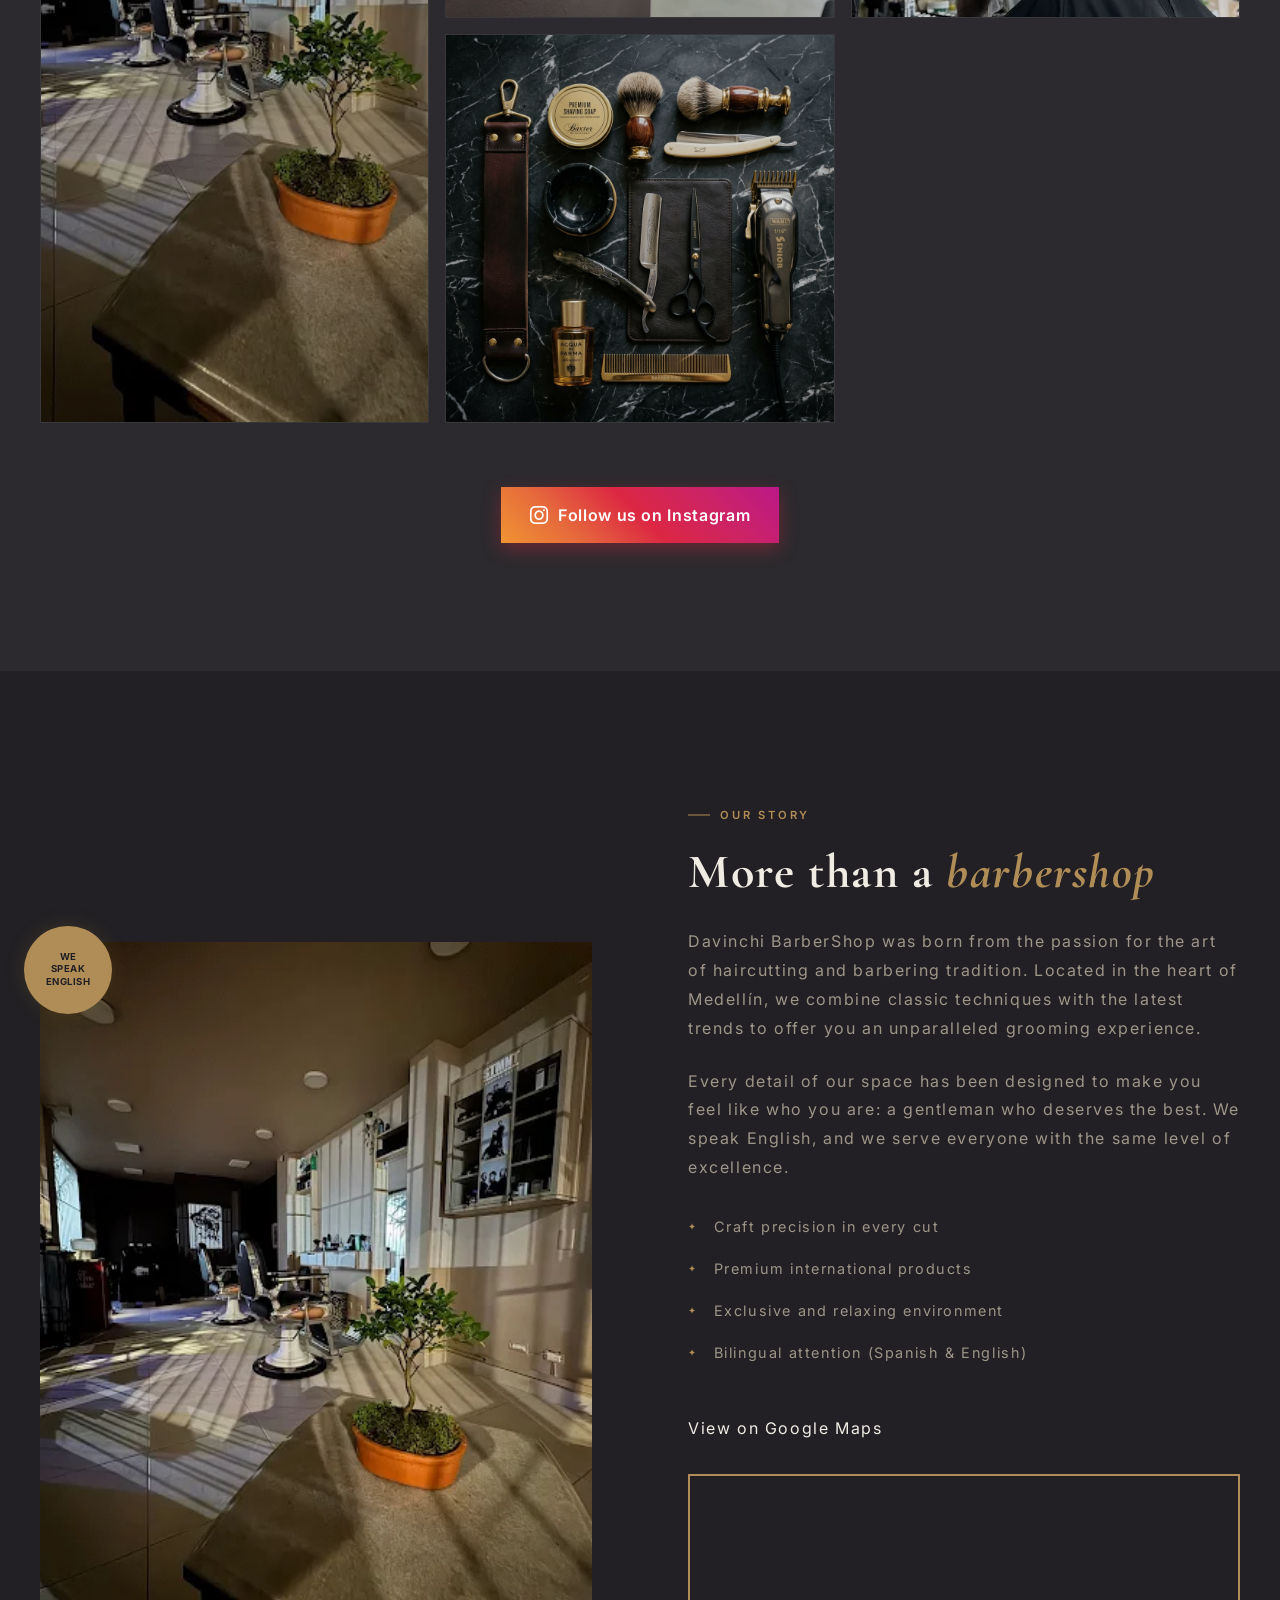
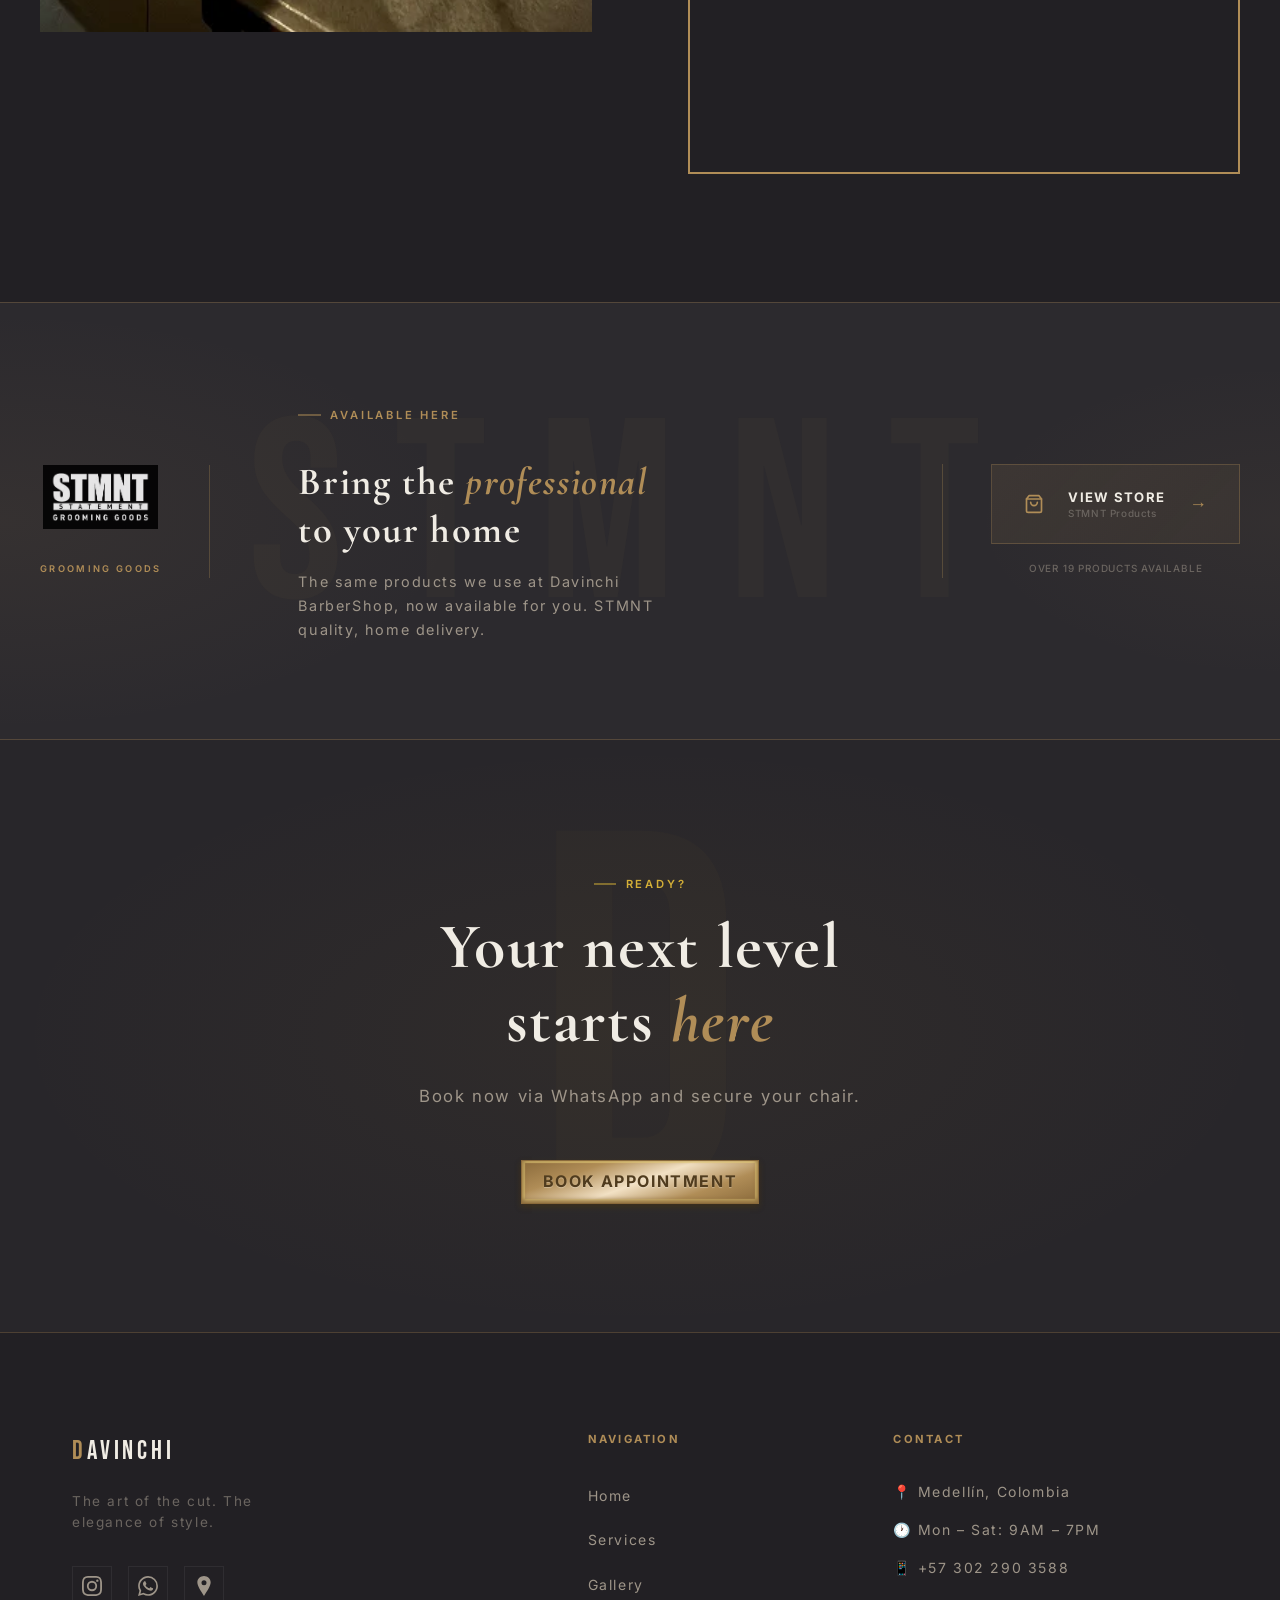
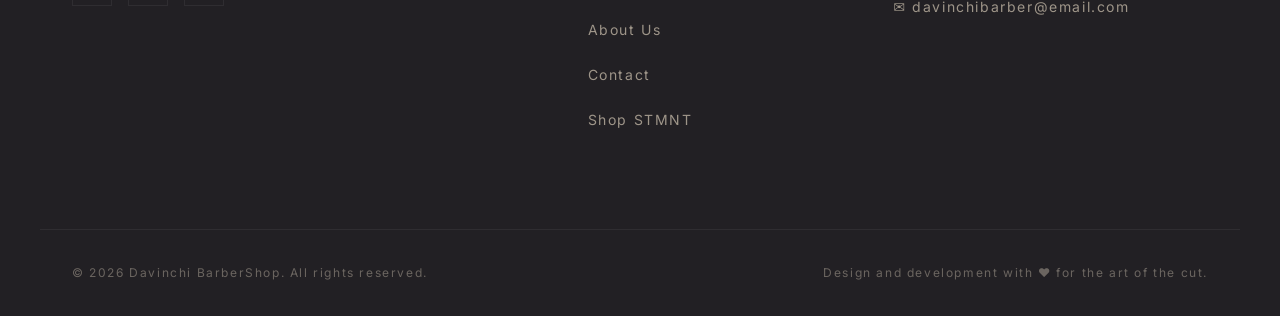
==== commit 53941798: "feat(branding): agregar logos vectorizados SVG y 4K PNG y corregir alineacion de la D en el navbar" ====
--- a/index.html
+++ b/index.html
@@ -85,7 +85,7 @@
 
   <!-- CSS -->
   <link rel="stylesheet" href="css/main.css" />
-  <link rel="stylesheet" href="css/components/navbar.css" />
+  <link rel="stylesheet" href="css/components/navbar.css?v=2" />
   <link rel="stylesheet" href="css/components/hero.css" />
   <link rel="stylesheet" href="css/components/services.css?v=3" />
   <link rel="stylesheet" href="css/components/gallery.css" />
@@ -113,7 +113,7 @@
   <header class="navbar" id="navbar">
     <div class="navbar__container">
       <a href="#hero" class="navbar__logo" id="nav-logo">
-        <span class="navbar__logo-d">D</span>AVINCHI
+        <span class="navbar__logo-main"><span class="navbar__logo-d">D</span>AVINCHI</span>
         <span class="navbar__logo-sub">BARBER SHOP</span>
       </a>
 
--- a/css/components/navbar.css
+++ b/css/components/navbar.css
@@ -41,7 +41,7 @@
     gap: 0.1rem;
   }
   .navbar__logo-d {
-    font-size: 1.35rem;
+    font-size: inherit;
   }
   .navbar__logo-sub {
     font-size: 0.36rem;
@@ -59,13 +59,13 @@
 .navbar__logo {
   font-family: var(--font-headline);
   font-size: 1.4rem;
-  letter-spacing: 0.15em;
   color: var(--color-text-primary);
   display: flex;
-  align-items: baseline;
-  gap: 0.2rem;
+  align-items: flex-start;
+  gap: 0.15rem;
   flex-direction: column;
   line-height: 1;
+  text-decoration: none;
   transition: opacity var(--transition-fast);
 }
 
@@ -73,19 +73,26 @@
   opacity: 0.85;
 }
 
+.navbar__logo-main {
+  display: inline-flex;
+  align-items: baseline;
+  letter-spacing: 0.12em;
+  line-height: 1;
+}
+
 .navbar__logo-d {
   color: var(--color-gold);
-  font-size: 1.6rem;
+  font-size: inherit;
 }
 
 .navbar__logo-sub {
   font-family: var(--font-sans);
-  font-size: 0.45rem;
+  font-size: 0.44rem;
   font-weight: 600;
-  letter-spacing: 0.3em;
+  letter-spacing: 0.32em;
   text-transform: uppercase;
-  color: var(--color-text-secondary);
-  margin-top: 0.1rem;
+  color: var(--color-gold);
+  margin-top: 0.15rem;
 }
 
 /* ─── Navigation links ─── */
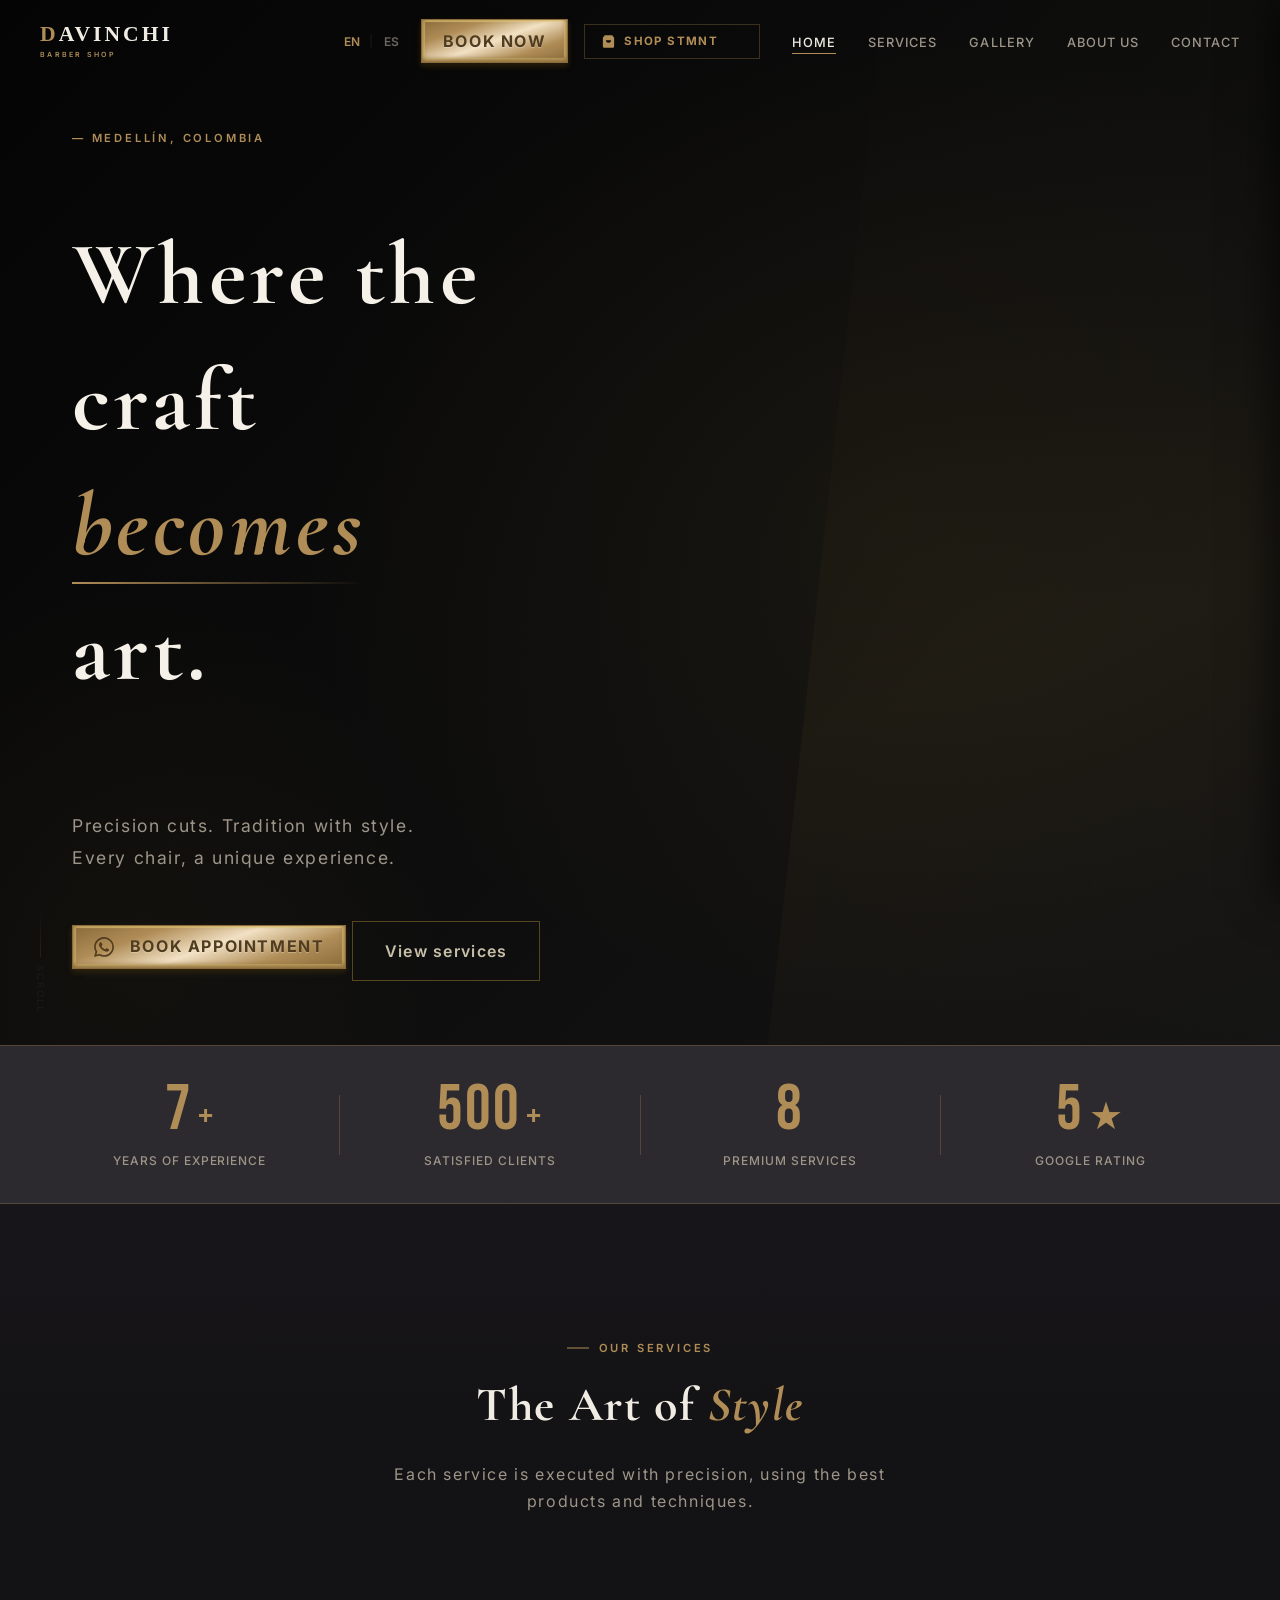
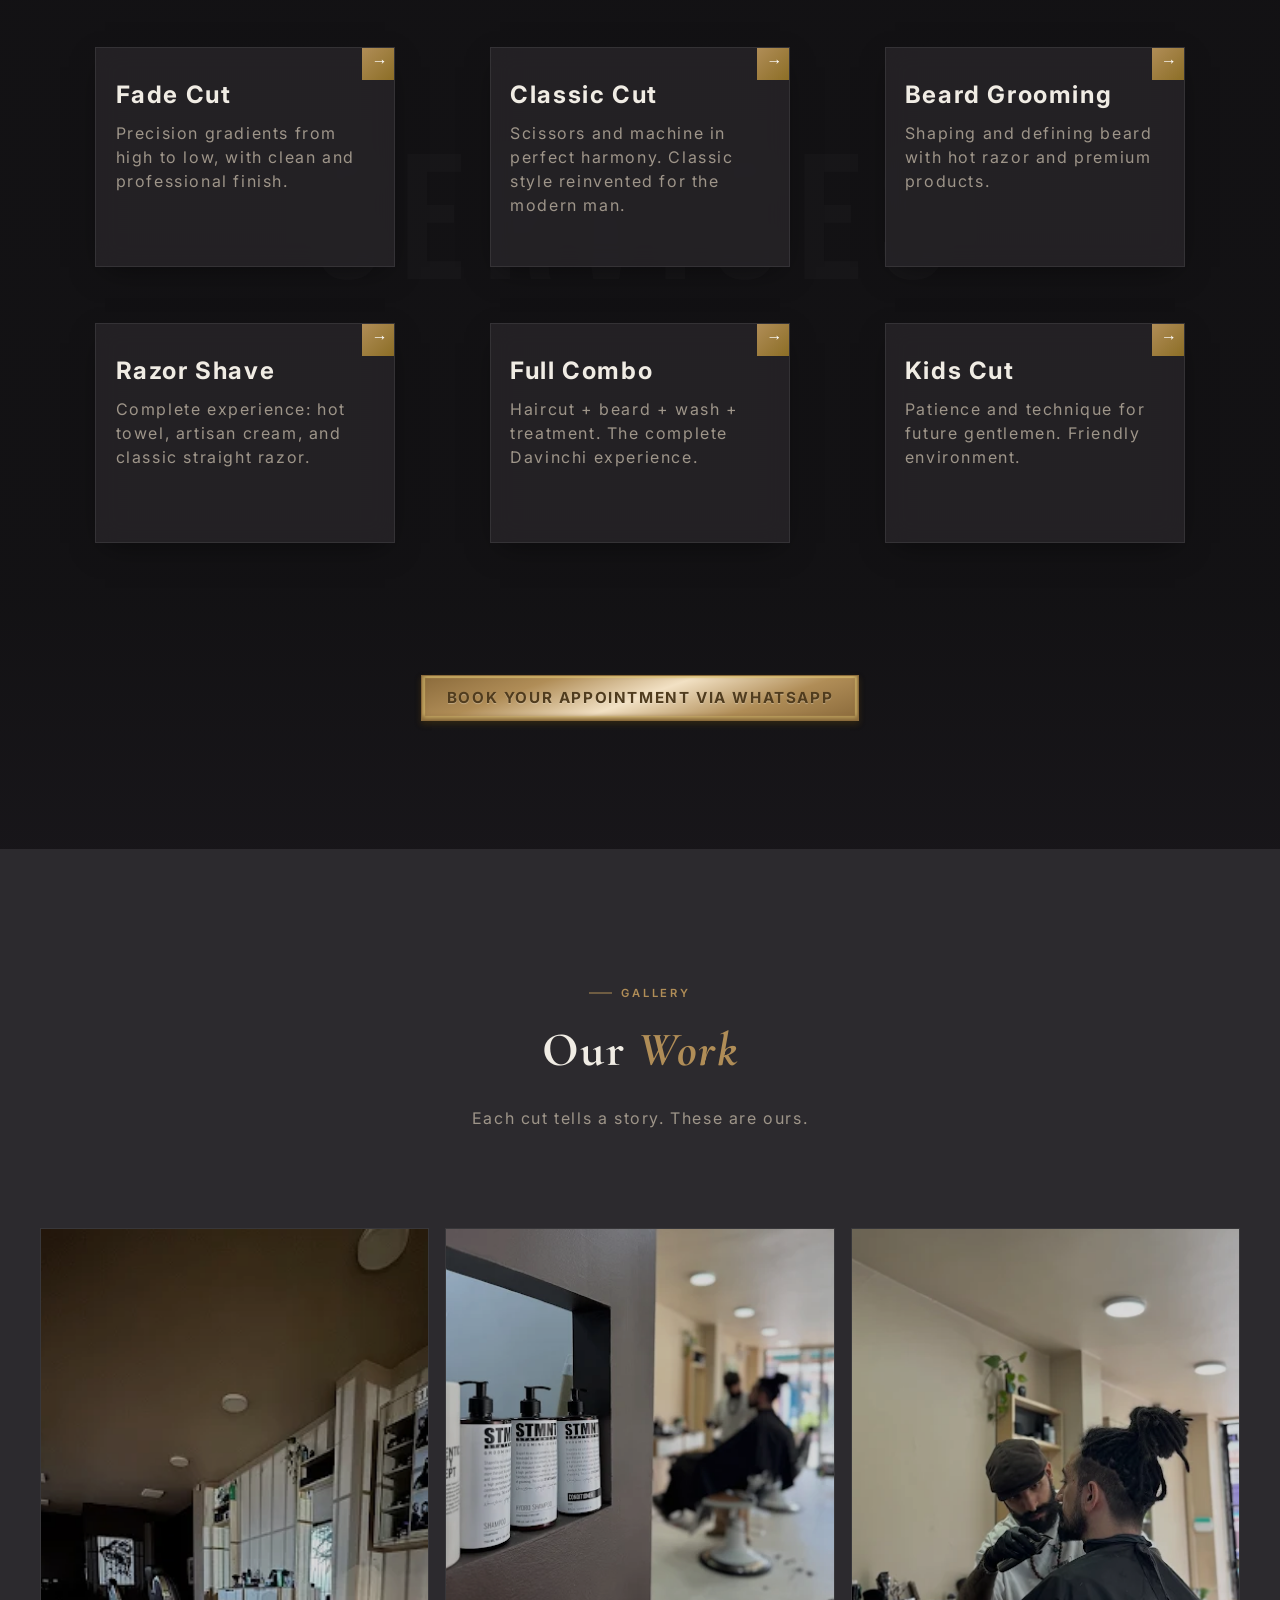
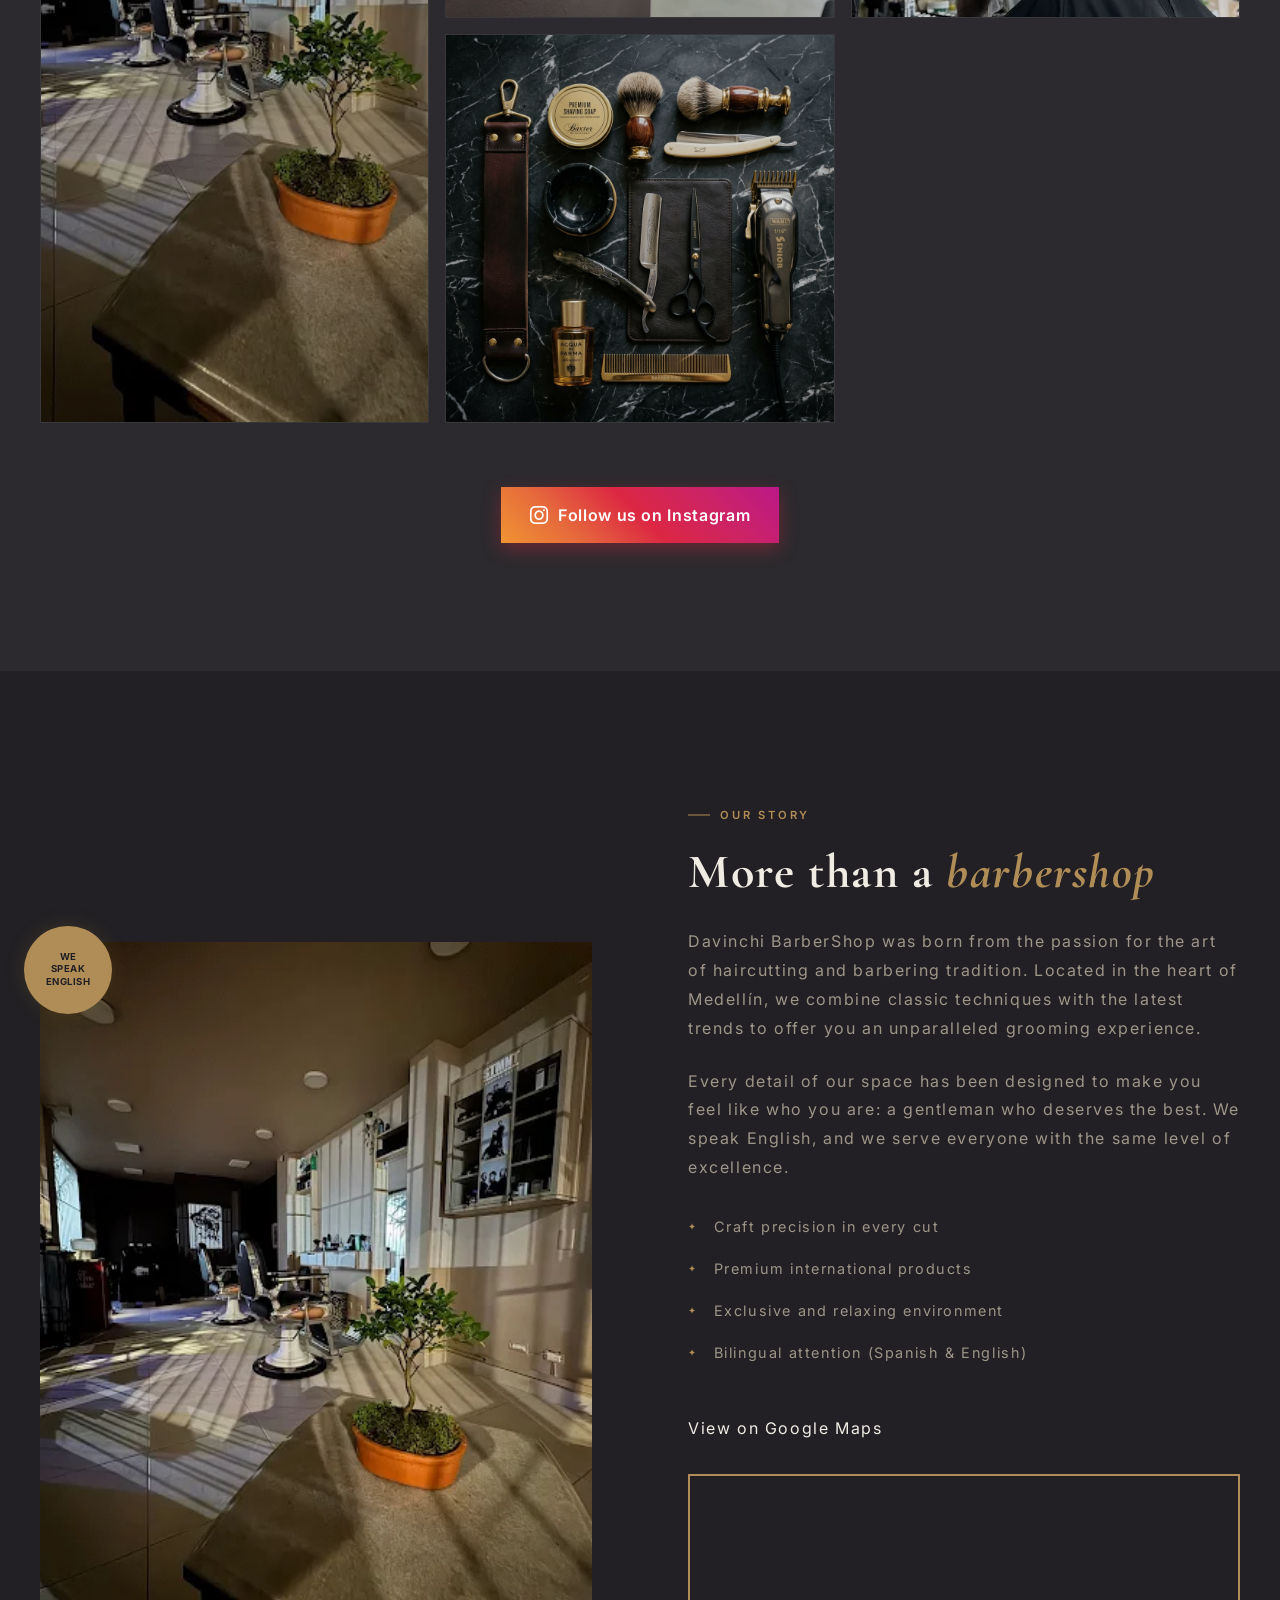
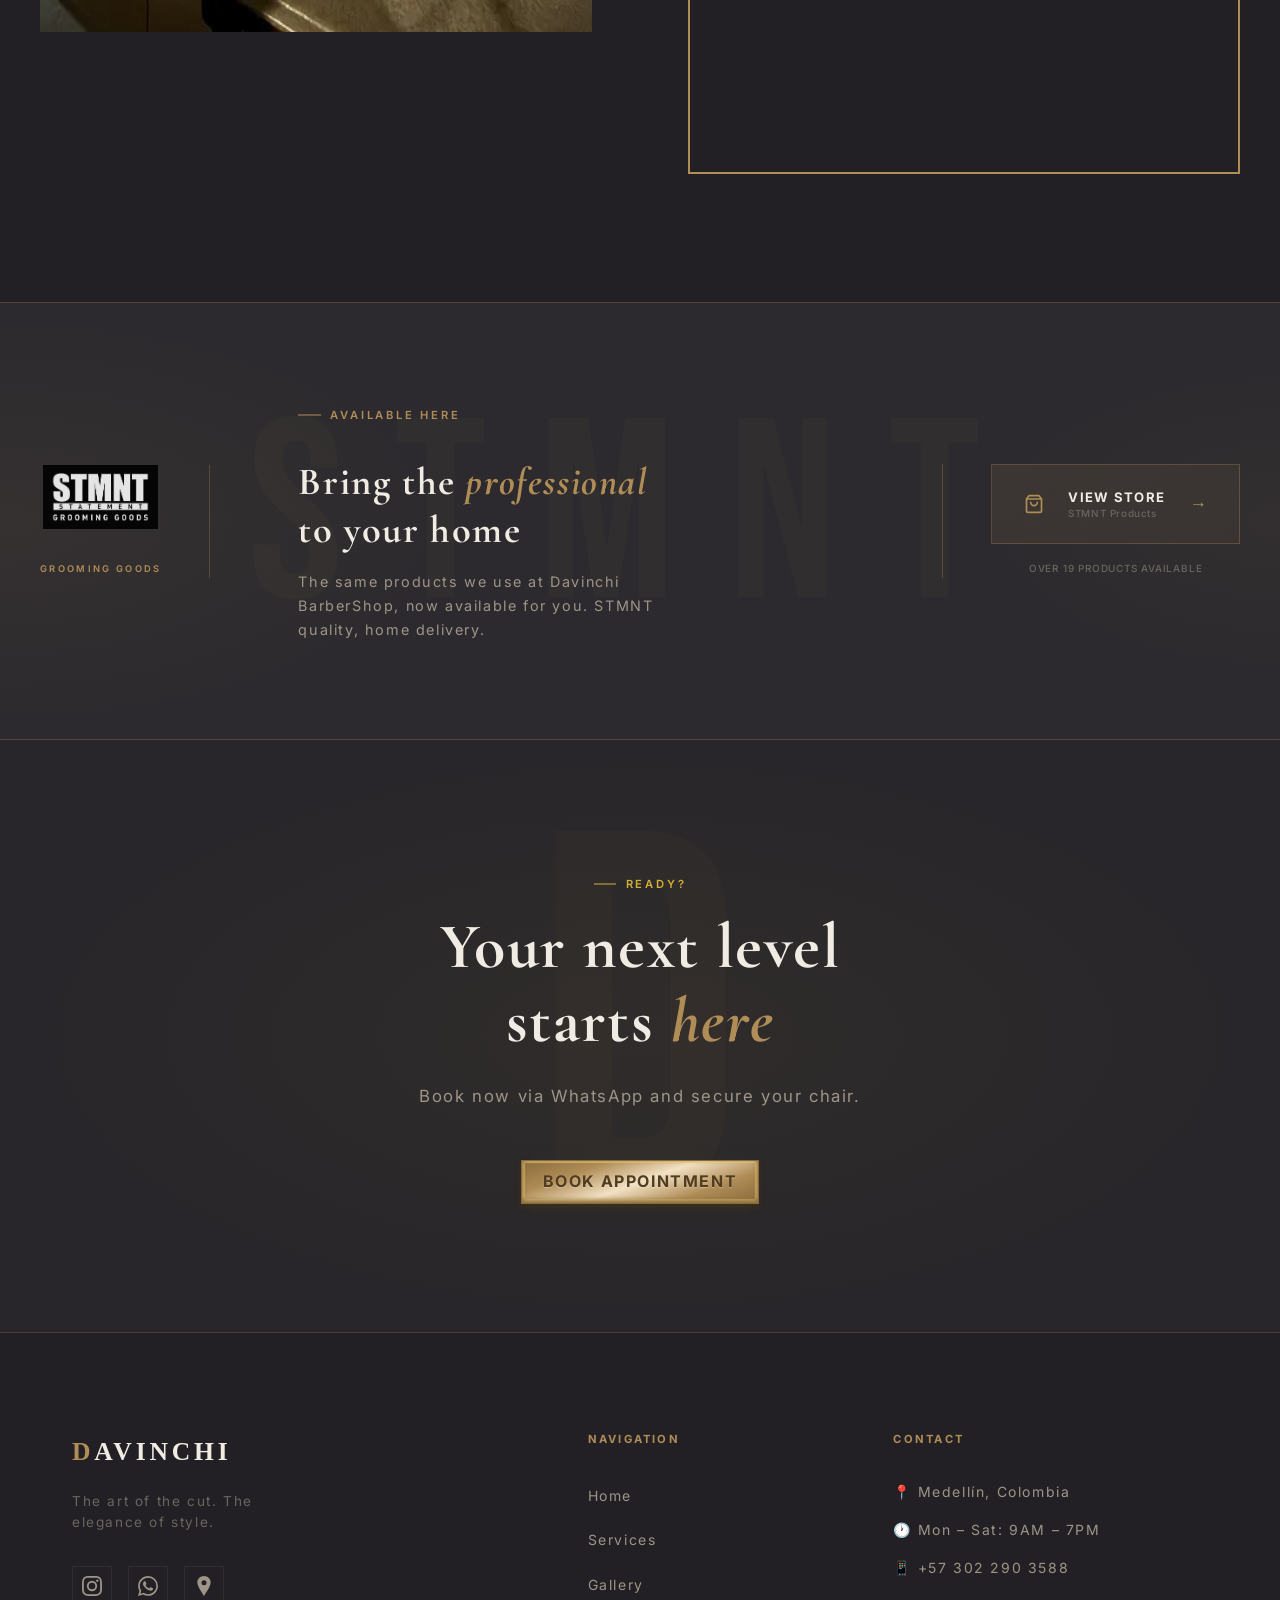
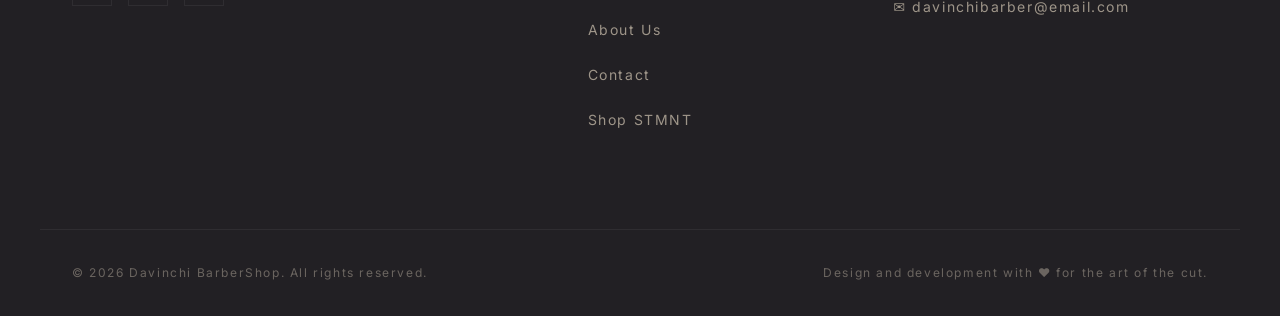
==== commit 0e9b7c8b: "feat: agregar animacion wormhole de transicion a la tienda, actualizar logo a Cinzel y regenerar vec" ====
--- a/index.html
+++ b/index.html
@@ -11,7 +11,7 @@
   <meta name="keywords"
     content="barberia medellin, barber shop medellin, barberia el poblado, best barber shop medellin, corte de cabello medellin, davinchi barber shop, barberia bilingue medellin, fade cut medellin, barberia laureles, arreglar barba medellin" />
 
-  <!-- Open Graph / Facebook -->
+  <!-- Open Graph  -->
   <meta property="og:type" content="website" />
   <meta property="og:url" content="https://davinchibarbershop.com/" />
   <meta property="og:title" content="Davinchi BarberShop" />
@@ -19,7 +19,7 @@
     content="Estilo clásico con un toque contemporáneo en Medellín. Cortes de cabello élite y diseño de barba. Reserva tu cita." />
   <meta property="og:image" content="https://davinchibarbershop.com/assets/images/interior.png" />
 
-  <!-- Twitter -->
+
   <meta property="twitter:card" content="summary_large_image" />
   <meta property="twitter:url" content="https://davinchibarbershop.com/" />
   <meta property="twitter:title" content="Davinchi BarberShop" />
@@ -100,7 +100,7 @@
   <script async src="https://www.googletagmanager.com/gtag/js?id=G-90Y0P0ZW6Q"></script>
   <script>
     window.dataLayer = window.dataLayer || [];
-    function gtag(){dataLayer.push(arguments);}
+    function gtag() { dataLayer.push(arguments); }
     gtag('js', new Date());
 
     gtag('config', 'G-90Y0P0ZW6Q');
@@ -134,8 +134,12 @@
         </a>
 
         <!-- Shop STMNT button -->
-        <button class="navbar__shop-btn js-open-store" id="open-store-btn" aria-label="Open STMNT store" data-i18n-aria="nav-shop-aria" aria-haspopup="dialog">
-          <svg width="15" height="15" viewBox="0 0 24 24" fill="currentColor" aria-hidden="true"><path d="M6 2 3 6v14a2 2 0 002 2h14a2 2 0 002-2V6l-3-4zm0 0h12M16 10a4 4 0 01-8 0"/><path d="M3 6h18"/></svg>
+        <button class="navbar__shop-btn js-open-store" id="open-store-btn" aria-label="Open STMNT store"
+          data-i18n-aria="nav-shop-aria" aria-haspopup="dialog">
+          <svg width="15" height="15" viewBox="0 0 24 24" fill="currentColor" aria-hidden="true">
+            <path d="M6 2 3 6v14a2 2 0 002 2h14a2 2 0 002-2V6l-3-4zm0 0h12M16 10a4 4 0 01-8 0" />
+            <path d="M3 6h18" />
+          </svg>
           <span data-i18n="nav-shop">Shop STMNT</span>
           <span class="navbar__shop-badge" id="nav-shop-badge">0</span>
         </button>
@@ -155,7 +159,8 @@
           <li><a href="#about" class="navbar__link" id="nav-link-about" data-i18n="nav-about">About Us</a></li>
           <li><a href="#contact" class="navbar__link" id="nav-link-contact" data-i18n="nav-contact">Contact</a></li>
           <li class="navbar__item-mobile-shop">
-            <button class="navbar__link navbar__link--shop js-open-store" id="nav-link-shop-mobile" data-i18n="nav-shop">
+            <button class="navbar__link navbar__link--shop js-open-store" id="nav-link-shop-mobile"
+              data-i18n="nav-shop">
               Shop STMNT
             </button>
           </li>
@@ -343,27 +348,23 @@
         <div class="gallery__grid" id="gallery-grid">
 
           <figure class="gallery__item gallery__item--large" id="gallery-item-1">
-            <img src="assets/images/interior.png"
-              alt="Interior of Davinchi BarberShop" class="gallery__img"
+            <img src="assets/images/interior.png" alt="Interior of Davinchi BarberShop" class="gallery__img"
               loading="lazy" />
             <figcaption class="gallery__caption" data-i18n="gallery-caption-1">Our Space</figcaption>
           </figure>
 
           <figure class="gallery__item" id="gallery-item-2">
-            <img src="assets/images/fade-cut.png" alt="Professional fade cut"
-              class="gallery__img" loading="lazy" />
+            <img src="assets/images/fade-cut.png" alt="Professional fade cut" class="gallery__img" loading="lazy" />
             <figcaption class="gallery__caption" data-i18n="gallery-caption-2">Perfect Fade</figcaption>
           </figure>
 
           <figure class="gallery__item" id="gallery-item-3">
-            <img src="assets/images/beard-shave.png" alt="Straight razor shave"
-              class="gallery__img" loading="lazy" />
+            <img src="assets/images/beard-shave.png" alt="Straight razor shave" class="gallery__img" loading="lazy" />
             <figcaption class="gallery__caption" data-i18n="gallery-caption-3">Classic Shave</figcaption>
           </figure>
 
           <figure class="gallery__item" id="gallery-item-4">
-            <img src="assets/images/tools.png" alt="Premium barber tools"
-              class="gallery__img" loading="lazy" />
+            <img src="assets/images/tools.png" alt="Premium barber tools" class="gallery__img" loading="lazy" />
             <figcaption class="gallery__caption" data-i18n="gallery-caption-4">Elite Tools</figcaption>
           </figure>
         </div>
@@ -447,18 +448,15 @@
     <!-- ═══════════════════════════════════════════════
          STMNT PROMO BANNER
     ═══════════════════════════════════════════════ -->
-    <section class="stmnt-banner" id="stmnt-banner" aria-label="STMNT products available in store" data-i18n-aria="stmnt-banner-aria">
+    <section class="stmnt-banner" id="stmnt-banner" aria-label="STMNT products available in store"
+      data-i18n-aria="stmnt-banner-aria">
       <div class="stmnt-banner__bg" aria-hidden="true"></div>
       <div class="stmnt-banner__container">
 
         <!-- Logo + texto izquierdo -->
         <div class="stmnt-banner__brand" data-animate>
-          <img
-            class="stmnt-banner__logo"
-            src="https://stmntgrooming.com/cdn/shop/files/STMNT-logo.png"
-            alt="STMNT Grooming Goods"
-            onerror="this.src='assets/images/STMNT logo.jpg'; this.style.filter='none';"
-          />
+          <img class="stmnt-banner__logo" src="https://stmntgrooming.com/cdn/shop/files/STMNT-logo.png"
+            alt="STMNT Grooming Goods" onerror="this.src='assets/images/STMNT logo.jpg'; this.style.filter='none';" />
           <div class="stmnt-banner__line" aria-hidden="true"></div>
           <p class="stmnt-banner__tagline">Grooming Goods</p>
         </div>
@@ -476,9 +474,15 @@
 
         <!-- CTA derecho -->
         <div class="stmnt-banner__cta" data-animate data-animate-delay="400">
-          <button class="stmnt-banner__btn js-open-store" id="stmnt-banner-btn" aria-label="Open STMNT store" data-i18n-aria="stmnt-banner-btn-aria" aria-haspopup="dialog">
+          <button class="stmnt-banner__btn js-open-store" id="stmnt-banner-btn" aria-label="Open STMNT store"
+            data-i18n-aria="stmnt-banner-btn-aria" aria-haspopup="dialog">
             <span class="stmnt-banner__btn-icon" aria-hidden="true">
-              <svg width="20" height="20" viewBox="0 0 24 24" fill="none" stroke="currentColor" stroke-width="2" stroke-linecap="round" stroke-linejoin="round"><path d="M6 2 3 6v14a2 2 0 002 2h14a2 2 0 002-2V6l-3-4z"/><line x1="3" y1="6" x2="21" y2="6"/><path d="M16 10a4 4 0 01-8 0"/></svg>
+              <svg width="20" height="20" viewBox="0 0 24 24" fill="none" stroke="currentColor" stroke-width="2"
+                stroke-linecap="round" stroke-linejoin="round">
+                <path d="M6 2 3 6v14a2 2 0 002 2h14a2 2 0 002-2V6l-3-4z" />
+                <line x1="3" y1="6" x2="21" y2="6" />
+                <path d="M16 10a4 4 0 01-8 0" />
+              </svg>
             </span>
             <span class="stmnt-banner__btn-text">
               <strong data-i18n="stmnt-banner-btn-title">View Store</strong>
@@ -515,19 +519,16 @@
   <!-- ═══════════════════════════════════════════════
        STORE POPUP MODAL
   ═══════════════════════════════════════════════ -->
-  <div class="store-popup" id="store-popup" role="dialog" aria-modal="true" aria-label="STMNT Grooming Goods Store" data-i18n-aria="store-popup-aria">
+  <div class="store-popup" id="store-popup" role="dialog" aria-modal="true" aria-label="STMNT Grooming Goods Store"
+    data-i18n-aria="store-popup-aria">
     <div class="store-popup__overlay" id="store-popup-overlay"></div>
     <div class="store-popup__panel">
 
       <!-- Popup Header -->
       <div class="store-popup__head">
         <div class="store-popup__head-brand">
-          <img
-            class="store-popup__logo"
-            src="https://stmntgrooming.com/cdn/shop/files/STMNT-logo.png"
-            alt="STMNT Grooming Goods"
-            onerror="this.src='assets/images/STMNT logo.jpg'; this.style.filter='none';"
-          />
+          <img class="store-popup__logo" src="https://stmntgrooming.com/cdn/shop/files/STMNT-logo.png"
+            alt="STMNT Grooming Goods" onerror="this.src='assets/images/STMNT logo.jpg'; this.style.filter='none';" />
           <div class="store-popup__head-text">
             <strong>STMNT Grooming Goods</strong>
             <span data-i18n="store-popup-sub">Available at Davinchi BarberShop</span>
@@ -539,7 +540,8 @@
             <i class="fas fa-shopping-bag" aria-hidden="true"></i>
             <span class="store__cart-fab-badge" id="cart-fab-badge" aria-live="polite">0</span>
           </button>
-          <button class="store-popup__close" id="close-store-btn" aria-label="Close store" data-i18n-aria="store-close-aria">
+          <button class="store-popup__close" id="close-store-btn" aria-label="Close store"
+            data-i18n-aria="store-close-aria">
             <i class="fas fa-times" aria-hidden="true"></i>
           </button>
         </div>
@@ -559,9 +561,11 @@
   <!-- ═══════════════════════════════════════════════
        CART FAB BUTTON (outside popup)
   ═══════════════════════════════════════════════ -->
-  <button class="store__cart-fab store__cart-fab--outside" id="cart-fab-outside" aria-label="View shopping cart" data-i18n-aria="cart-outside-aria">
+  <button class="store__cart-fab store__cart-fab--outside" id="cart-fab-outside" aria-label="View shopping cart"
+    data-i18n-aria="cart-outside-aria">
     🛒
-    <span class="store__cart-fab-badge store__cart-fab-badge--outside" id="cart-fab-badge-outside" aria-live="polite">0</span>
+    <span class="store__cart-fab-badge store__cart-fab-badge--outside" id="cart-fab-badge-outside"
+      aria-live="polite">0</span>
   </button>
 
   <!-- ═══════════════════════════════════════════════
@@ -569,7 +573,8 @@
   ═══════════════════════════════════════════════ -->
   <div class="cart-sidebar__overlay" id="cart-overlay" aria-hidden="true"></div>
 
-  <aside class="cart-sidebar" id="cart-sidebar" role="dialog" aria-modal="true" aria-label="Shopping cart" data-i18n-aria="cart-sidebar-aria">
+  <aside class="cart-sidebar" id="cart-sidebar" role="dialog" aria-modal="true" aria-label="Shopping cart"
+    data-i18n-aria="cart-sidebar-aria">
     <div class="cart-sidebar__head">
       <h2 class="cart-sidebar__title">
         <i class="fas fa-shopping-bag" aria-hidden="true"></i>
@@ -599,7 +604,8 @@
           <span class="cart-sidebar__summary-val" id="cart-total">$ 0 COP</span>
         </div>
       </div>
-      <button class="cart-checkout-btn" id="cart-checkout-btn" aria-label="Proceed to checkout via WhatsApp" data-i18n-aria="cart-checkout-aria">
+      <button class="cart-checkout-btn" id="cart-checkout-btn" aria-label="Proceed to checkout via WhatsApp"
+        data-i18n-aria="cart-checkout-aria">
         <i class="fab fa-whatsapp" aria-hidden="true"></i>
         <span data-i18n="cart-btn-checkout">Order via WhatsApp</span>
       </button>
@@ -609,7 +615,8 @@
   <!-- ═══════════════════════════════════════════════
        CHECKOUT MODAL
   ═══════════════════════════════════════════════ -->
-  <div class="checkout-modal" id="checkout-modal" role="dialog" aria-modal="true" aria-labelledby="checkout-modal-title">
+  <div class="checkout-modal" id="checkout-modal" role="dialog" aria-modal="true"
+    aria-labelledby="checkout-modal-title">
     <div class="checkout-modal__overlay" id="checkout-overlay"></div>
     <div class="checkout-modal__box">
       <div class="checkout-modal__head">
@@ -620,26 +627,31 @@
       </div>
       <div class="checkout-modal__body">
         <p class="checkout-modal__note" data-i18n="checkout-note">
-          📦 You will be redirected to WhatsApp with your order and details ready. A Davinchi advisor will confirm availability, shipping costs, and delivery time.
+          📦 You will be redirected to WhatsApp with your order and details ready. A Davinchi advisor will confirm
+          availability, shipping costs, and delivery time.
         </p>
         <form class="checkout-form" id="checkout-form" novalidate>
           <div class="form-grid">
             <div class="form-field">
               <label for="field-name" data-i18n="checkout-name-label">Full name *</label>
-              <input type="text" id="field-name" name="name" placeholder="e.g. Carlos Martínez" required autocomplete="name" data-i18n-placeholder="checkout-name-ph" />
+              <input type="text" id="field-name" name="name" placeholder="e.g. Carlos Martínez" required
+                autocomplete="name" data-i18n-placeholder="checkout-name-ph" />
             </div>
             <div class="form-field">
               <label for="field-doc" data-i18n="checkout-doc-label">ID / Document number *</label>
-              <input type="text" id="field-doc" name="doc" placeholder="e.g. 1012345678" required data-i18n-placeholder="checkout-doc-ph" />
+              <input type="text" id="field-doc" name="doc" placeholder="e.g. 1012345678" required
+                data-i18n-placeholder="checkout-doc-ph" />
             </div>
           </div>
           <div class="form-field">
             <label for="field-phone" data-i18n="checkout-phone-label">WhatsApp number *</label>
-            <input type="tel" id="field-phone" name="phone" placeholder="e.g. 3001234567" required autocomplete="tel" data-i18n-placeholder="checkout-phone-ph" />
+            <input type="tel" id="field-phone" name="phone" placeholder="e.g. 3001234567" required autocomplete="tel"
+              data-i18n-placeholder="checkout-phone-ph" />
           </div>
           <div class="form-field">
             <label for="field-address" data-i18n="checkout-address-label">Delivery address *</label>
-            <input type="text" id="field-address" name="address" placeholder="Street, neighborhood, city" required autocomplete="street-address" data-i18n-placeholder="checkout-address-ph" />
+            <input type="text" id="field-address" name="address" placeholder="Street, neighborhood, city" required
+              autocomplete="street-address" data-i18n-placeholder="checkout-address-ph" />
           </div>
           <button type="submit" class="checkout-submit-btn" id="checkout-submit">
             <i class="fab fa-whatsapp" aria-hidden="true"></i>
@@ -694,7 +706,8 @@
           <li><a href="#gallery" class="footer__link" data-i18n="nav-gallery">Gallery</a></li>
           <li><a href="#about" class="footer__link" data-i18n="nav-about">About Us</a></li>
           <li><a href="#contact" class="footer__link" data-i18n="nav-contact">Contact</a></li>
-          <li><a href="#store" class="footer__link js-open-store" id="footer-shop" data-i18n="footer-shop">Shop STMNT</a></li>
+          <li><a href="#store" class="footer__link js-open-store" id="footer-shop" data-i18n="footer-shop">Shop
+              STMNT</a></li>
         </ul>
       </div>
 
@@ -728,6 +741,24 @@
     </div>
   </footer>
 
+  <!-- ═══════════════════════════════════════════════
+       STORE TRANSITION OVERLAY (Wormhole loader)
+  ═══════════════════════════════════════════════ -->
+  <div class="store-transition" id="store-transition" aria-hidden="true">
+    <div class="hole">
+      <i></i>
+      <i></i>
+      <i></i>
+      <i></i>
+      <i></i>
+      <i></i>
+      <i></i>
+      <i></i>
+      <i></i>
+      <i></i>
+    </div>
+  </div>
+
   <!-- JavaScript -->
   <script src="js/animations.js"></script>
   <script src="js/navbar.js"></script>
--- a/css/main.css
+++ b/css/main.css
@@ -30,6 +30,7 @@
   --color-text-muted: #6b6560;
 
   /* Typography scale */
+  --font-logo: 'Cinzel', serif;
   --font-display: 'Cormorant Garamond', Georgia, serif;
   --font-sans: 'Inter', system-ui, sans-serif;
   --font-headline: 'Bebas Neue', 'Impact', sans-serif;
--- a/css/components/navbar.css
+++ b/css/components/navbar.css
@@ -57,8 +57,9 @@
 
 /* ─── Logo ─── */
 .navbar__logo {
-  font-family: var(--font-headline);
-  font-size: 1.4rem;
+  font-family: var(--font-logo);
+  font-size: 1.35rem;
+  font-weight: 700;
   color: var(--color-text-primary);
   display: flex;
   align-items: flex-start;
@@ -74,9 +75,11 @@
 }
 
 .navbar__logo-main {
+  font-family: var(--font-logo);
+  font-weight: 700;
   display: inline-flex;
   align-items: baseline;
-  letter-spacing: 0.12em;
+  letter-spacing: 0.14em;
   line-height: 1;
 }
 
--- a/css/components/footer.css
+++ b/css/components/footer.css
@@ -23,7 +23,8 @@
 .footer__brand {}
 
 .footer__logo {
-  font-family: var(--font-headline);
+  font-family: var(--font-logo);
+  font-weight: 700;
   font-size: 1.6rem;
   letter-spacing: 0.15em;
   color: var(--color-text-primary);
--- a/css/components/store.css
+++ b/css/components/store.css
@@ -1688,3 +1688,110 @@
     grid-template-columns: 1fr;
   }
 }
+
+/* ══════════════════════════════════════════════════════════════
+   STORE TRANSITION OVERLAY & WORMHOLE ANIMATION
+   From Uiverse.io by elijahgummer
+   ══════════════════════════════════════════════════════════════ */
+.store-transition {
+  position: fixed;
+  inset: 0;
+  z-index: 9999;
+  background: rgba(18, 17, 19, 0.94);
+  backdrop-filter: blur(10px);
+  -webkit-backdrop-filter: blur(10px);
+  display: flex;
+  align-items: center;
+  justify-content: center;
+  opacity: 0;
+  visibility: hidden;
+  pointer-events: none;
+  transition: opacity 0.3s cubic-bezier(0.4, 0, 0.2, 1), visibility 0.3s cubic-bezier(0.4, 0, 0.2, 1);
+}
+
+.store-transition.is-active {
+  opacity: 1;
+  visibility: visible;
+  pointer-events: all;
+}
+
+.hole {
+  display: flex;
+  align-items: center;
+  justify-content: center;
+  position: relative;
+  width: 60px;
+  height: 60px;
+}
+
+.hole i {
+  display: block;
+  position: absolute;
+  width: 50px;
+  height: 50px;
+
+  border-radius: 140px;
+  opacity: 0;
+  animation-name: scale;
+  animation-duration: 3s;
+  animation-iteration-count: infinite;
+  animation-timing-function: linear;
+}
+
+.hole i:nth-child(1) {
+  animation-delay: -0.3s;
+}
+
+.hole i:nth-child(2) {
+  animation-delay: -0.6s;
+}
+
+.hole i:nth-child(3) {
+  animation-delay: -0.9s;
+}
+
+.hole i:nth-child(4) {
+  animation-delay: -1.2s;
+}
+
+.hole i:nth-child(5) {
+  animation-delay: -1.5s;
+}
+
+.hole i:nth-child(6) {
+  animation-delay: -1.8s;
+}
+
+.hole i:nth-child(7) {
+  animation-delay: -2.1s;
+}
+
+.hole i:nth-child(8) {
+  animation-delay: -2.4s;
+}
+
+.hole i:nth-child(9) {
+  animation-delay: -2.7s;
+}
+
+.hole i:nth-child(10) {
+  animation-delay: -3s;
+}
+
+@keyframes scale {
+  0% {
+    transform: scale(2);
+    opacity: 0;
+    box-shadow: 0px 0px 50px rgba(255, 255, 255, 0.5);
+  }
+  50% {
+    transform: scale(1) translate(0px, -5px);
+    opacity: 1;
+    box-shadow: 0px 8px 20px rgba(255, 255, 255, 0.5);
+  }
+  100% {
+    transform: scale(0.1) translate(0px, 5px);
+    opacity: 0;
+    box-shadow: 0px 10px 20px rgba(255, 255, 255, 0);
+  }
+}
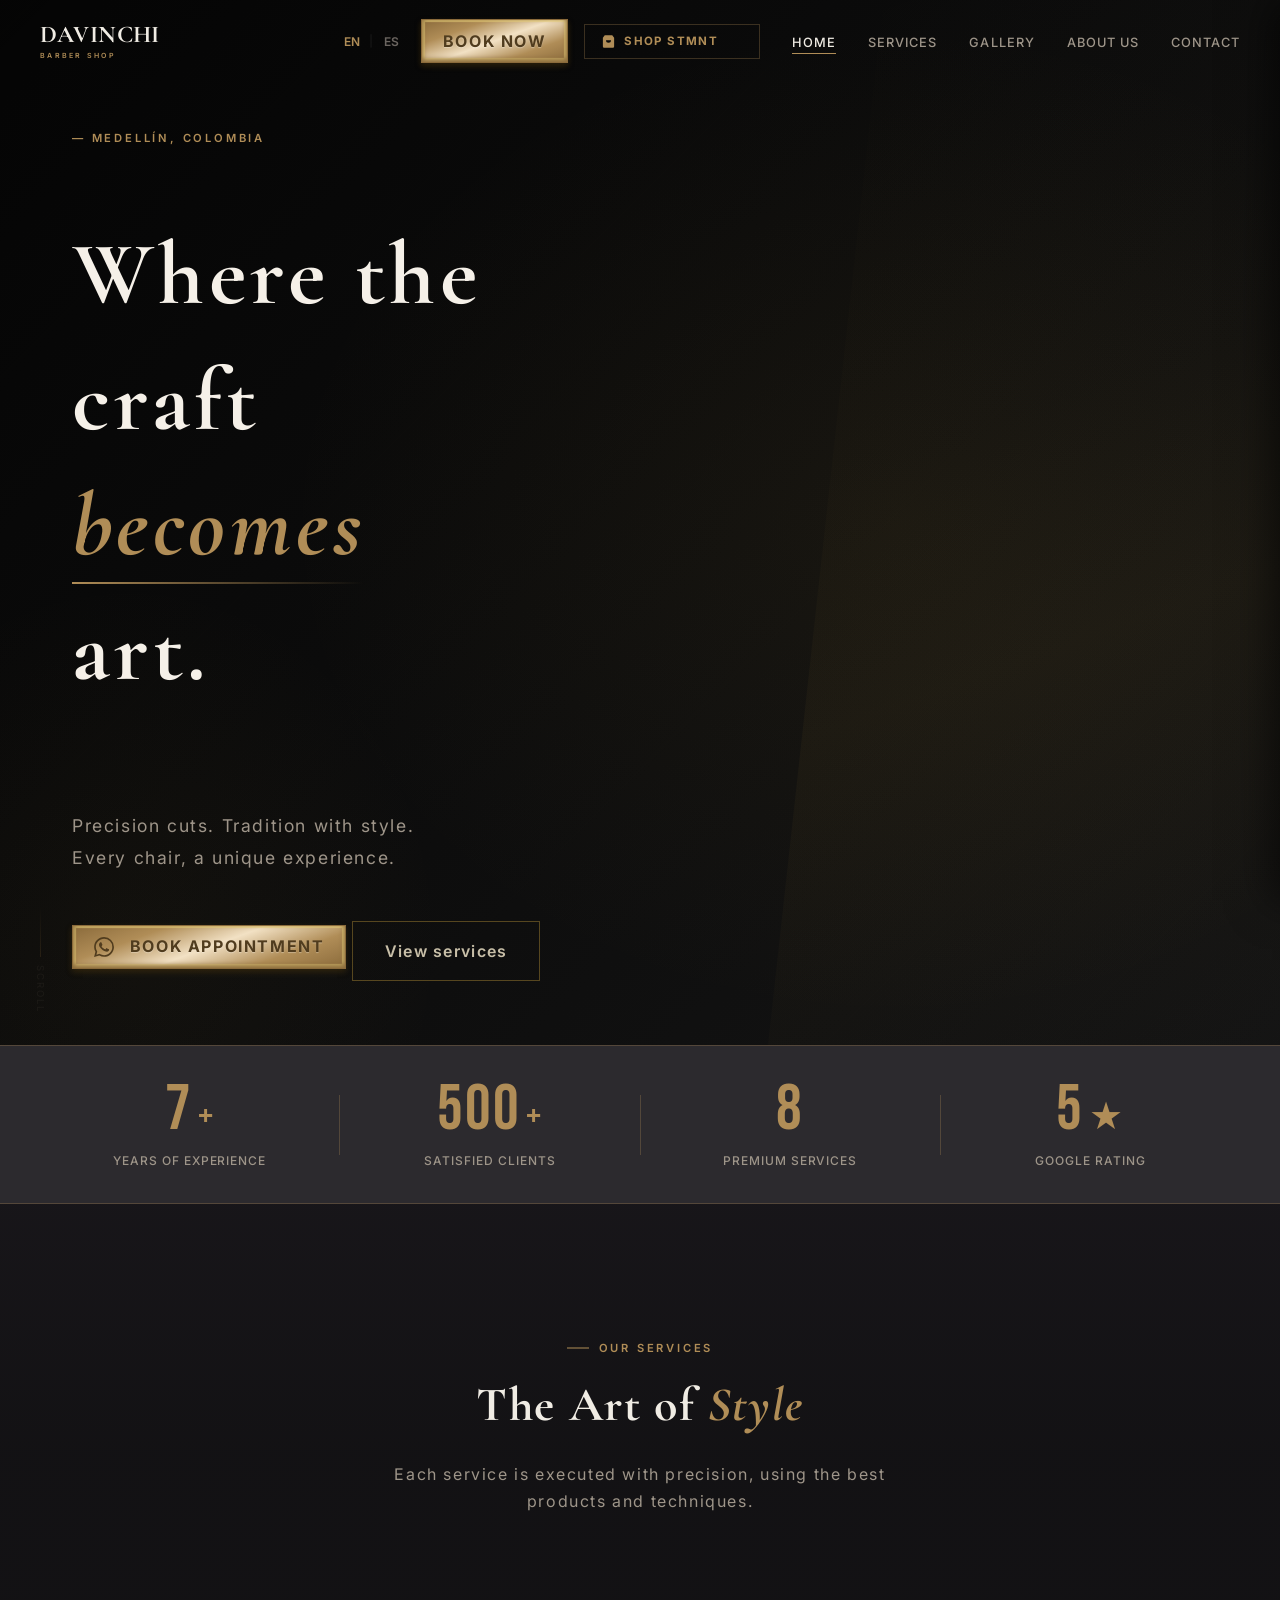
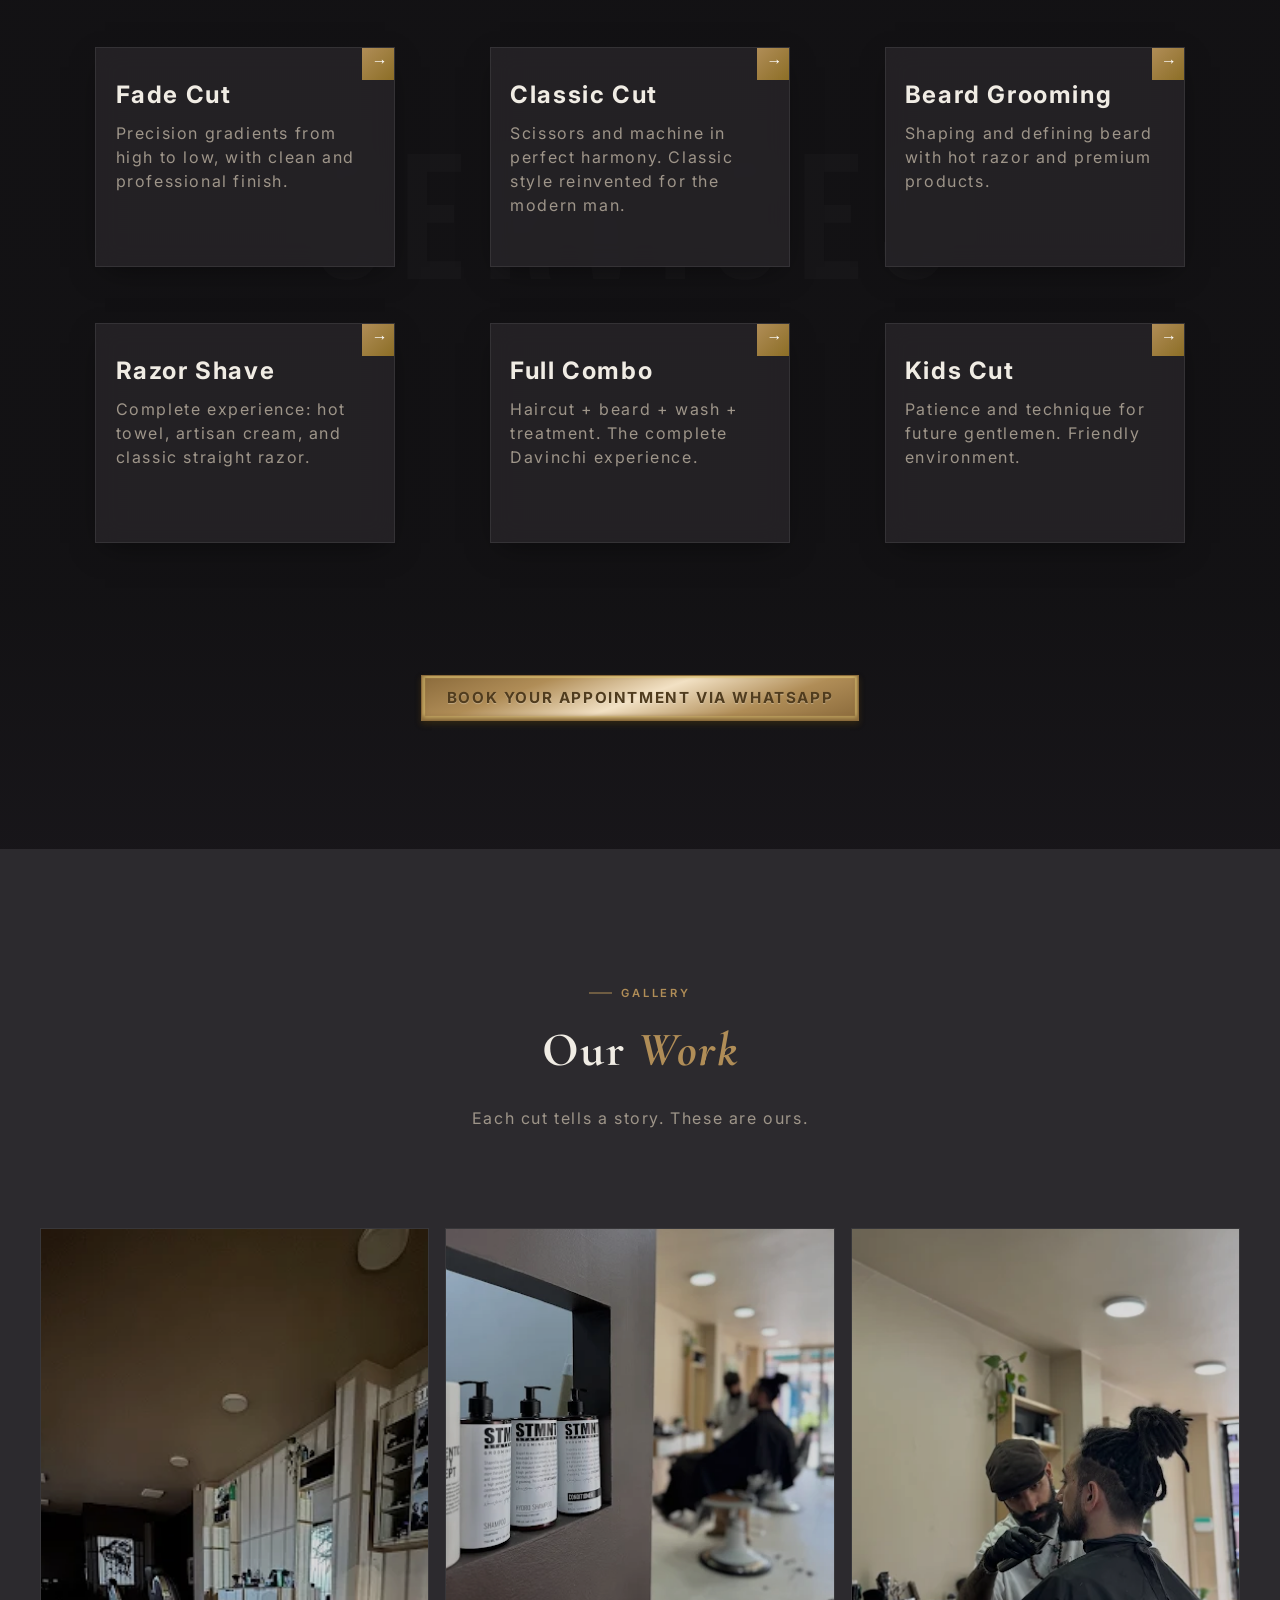
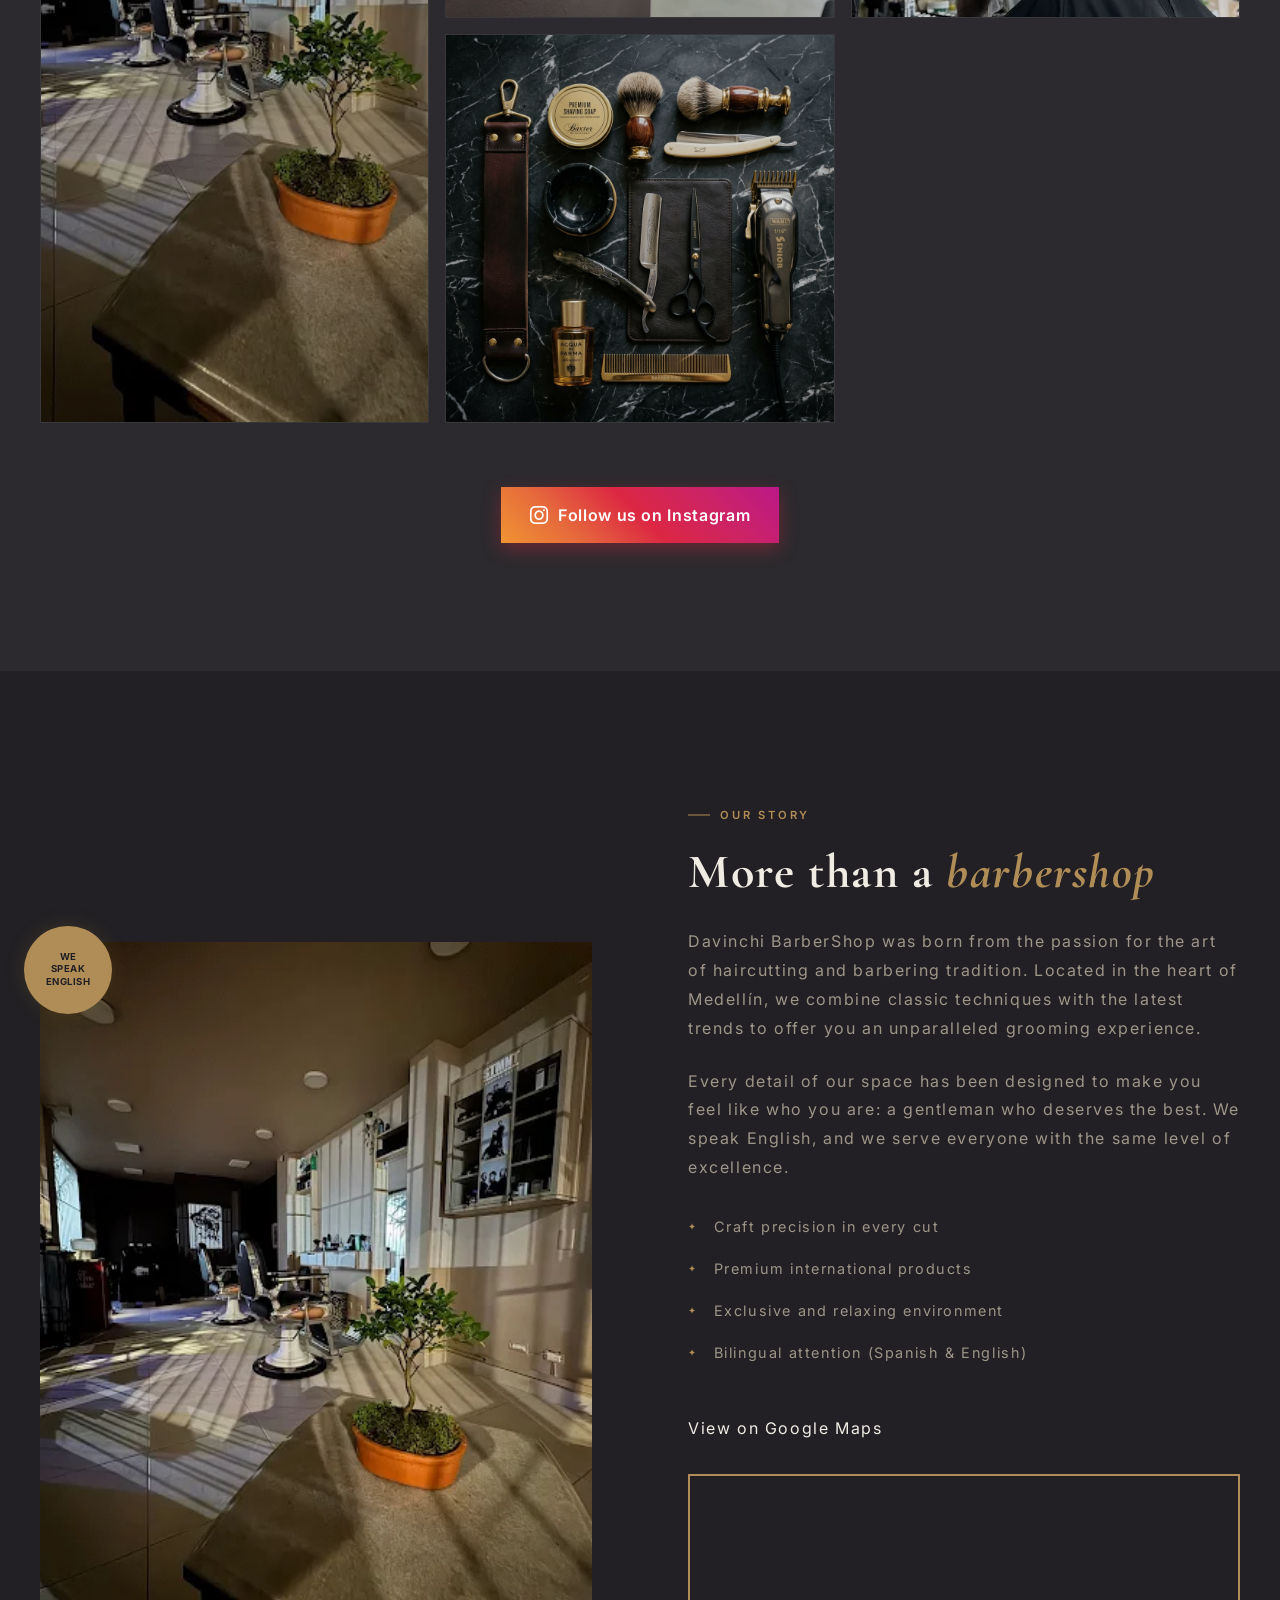
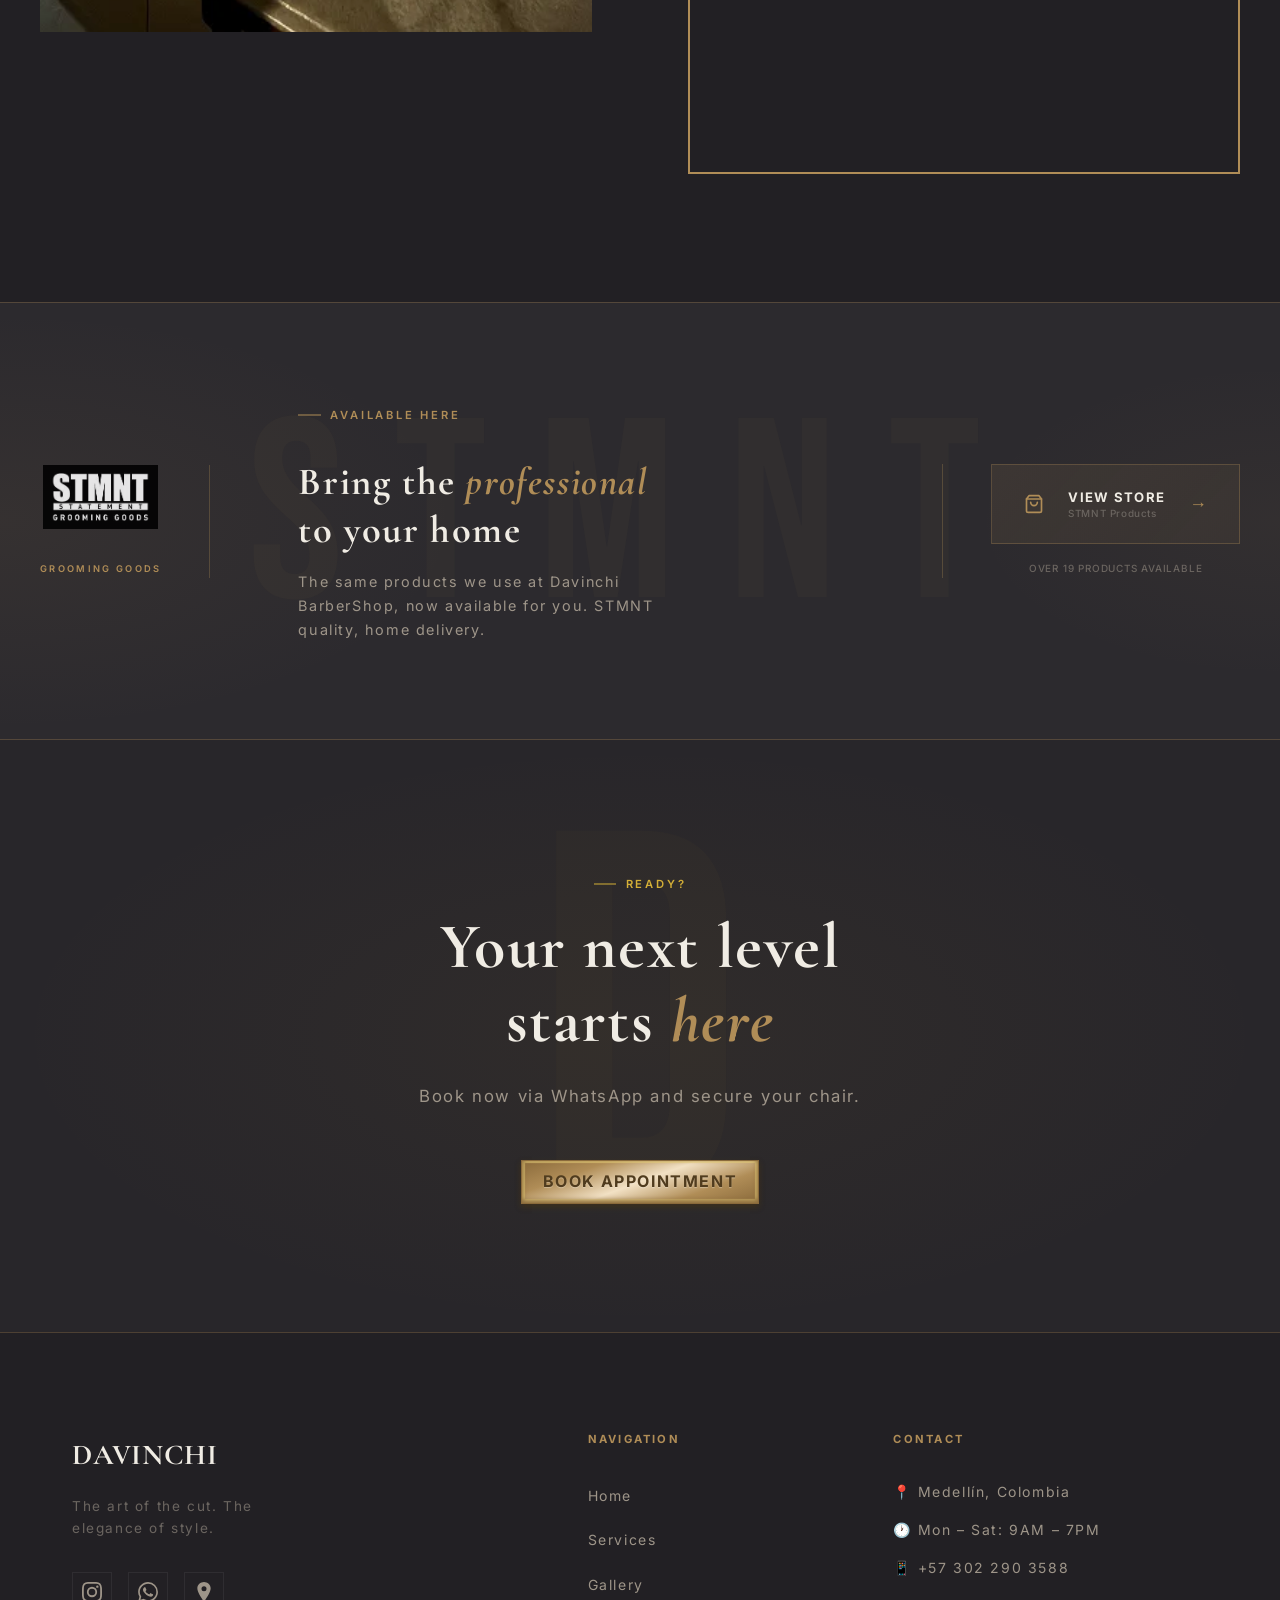
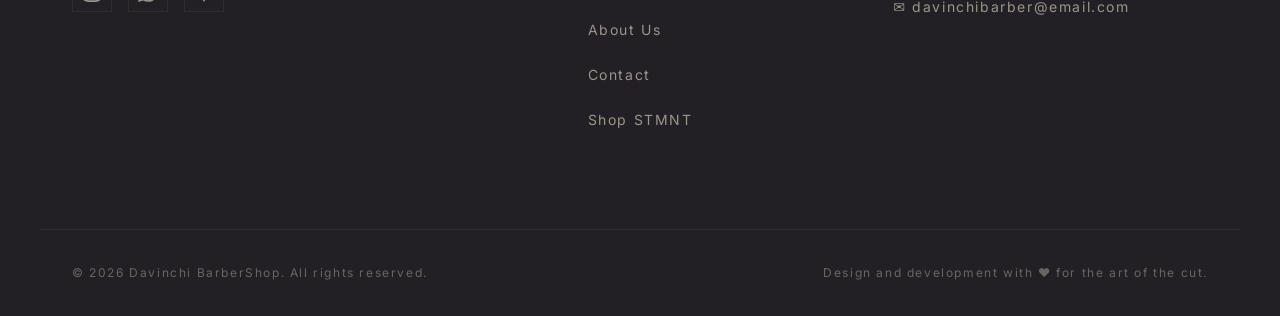
==== commit 548d2854: "feat(branding): actualizar fuente de logos a Cormorant Garamond y calibrar espaciado" ====
--- a/index.html
+++ b/index.html
@@ -77,7 +77,7 @@
   <link rel="preconnect" href="https://fonts.googleapis.com" />
   <link rel="preconnect" href="https://fonts.gstatic.com" crossorigin />
   <link
-    href="https://fonts.googleapis.com/css2?family=Cormorant+Garamond:ital,wght@0,400;0,700;1,400&family=Inter:wght@300;400;500;600&family=Bebas+Neue&display=swap"
+    href="https://fonts.googleapis.com/css2?family=Cormorant+Garamond:ital,wght@0,400;0,600;0,700;1,400&family=Inter:wght@300;400;500;600&family=Bebas+Neue&display=swap"
     rel="stylesheet" />
 
   <!-- Font Awesome -->
@@ -113,7 +113,7 @@
   <header class="navbar" id="navbar">
     <div class="navbar__container">
       <a href="#hero" class="navbar__logo" id="nav-logo">
-        <span class="navbar__logo-main"><span class="navbar__logo-d">D</span>AVINCHI</span>
+        <span class="navbar__logo-main"><span class="navbar__logo-d">D</span>A<span class="logo-v">V</span>INCHI</span>
         <span class="navbar__logo-sub">BARBER SHOP</span>
       </a>
 
@@ -668,9 +668,7 @@
   <footer class="footer" id="footer" role="contentinfo">
     <div class="footer__container">
       <div class="footer__brand">
-        <span class="footer__logo">
-          <span class="navbar__logo-d">D</span>AVINCHI
-        </span>
+        <span class="footer__logo"><span class="navbar__logo-d">D</span>A<span class="logo-v">V</span>INCHI</span>
         <p class="footer__tagline" data-i18n="footer-tagline">The art of the cut. The elegance of style.</p>
         <div class="footer__social" role="list" aria-label="Social media">
           <a href="https://www.instagram.com/davinchi_barber_shop" class="footer__social-link" id="footer-instagram"
--- a/css/main.css
+++ b/css/main.css
@@ -30,7 +30,7 @@
   --color-text-muted: #6b6560;
 
   /* Typography scale */
-  --font-logo: 'Cinzel', serif;
+  --font-logo: 'Cormorant Garamond', Georgia, serif;
   --font-display: 'Cormorant Garamond', Georgia, serif;
   --font-sans: 'Inter', system-ui, sans-serif;
   --font-headline: 'Bebas Neue', 'Impact', sans-serif;
--- a/css/components/navbar.css
+++ b/css/components/navbar.css
@@ -37,7 +37,7 @@
     gap: 6px;
   }
   .navbar__logo {
-    font-size: 1.15rem;
+    font-size: 1.25rem;
     gap: 0.1rem;
   }
   .navbar__logo-d {
@@ -58,7 +58,7 @@
 /* ─── Logo ─── */
 .navbar__logo {
   font-family: var(--font-logo);
-  font-size: 1.35rem;
+  font-size: 1.5rem;
   font-weight: 700;
   color: var(--color-text-primary);
   display: flex;
@@ -79,12 +79,18 @@
   font-weight: 700;
   display: inline-flex;
   align-items: baseline;
-  letter-spacing: 0.14em;
+  letter-spacing: 0.02em;
+  font-kerning: normal;
+  font-feature-settings: "kern" 1;
   line-height: 1;
 }
 
+.navbar__logo-main .logo-v {
+  margin-left: -0.08em;
+}
+
 .navbar__logo-d {
-  color: var(--color-gold);
+  color: inherit;
   font-size: inherit;
 }
 
--- a/css/components/footer.css
+++ b/css/components/footer.css
@@ -25,11 +25,17 @@
 .footer__logo {
   font-family: var(--font-logo);
   font-weight: 700;
-  font-size: 1.6rem;
-  letter-spacing: 0.15em;
+  font-size: 1.8rem;
+  letter-spacing: 0.02em;
+  font-kerning: normal;
+  font-feature-settings: "kern" 1;
   color: var(--color-text-primary);
   display: inline-block;
   margin-bottom: var(--space-md);
+}
+
+.footer__logo .logo-v {
+  margin-left: -0.08em;
 }
 
 .footer__tagline {
